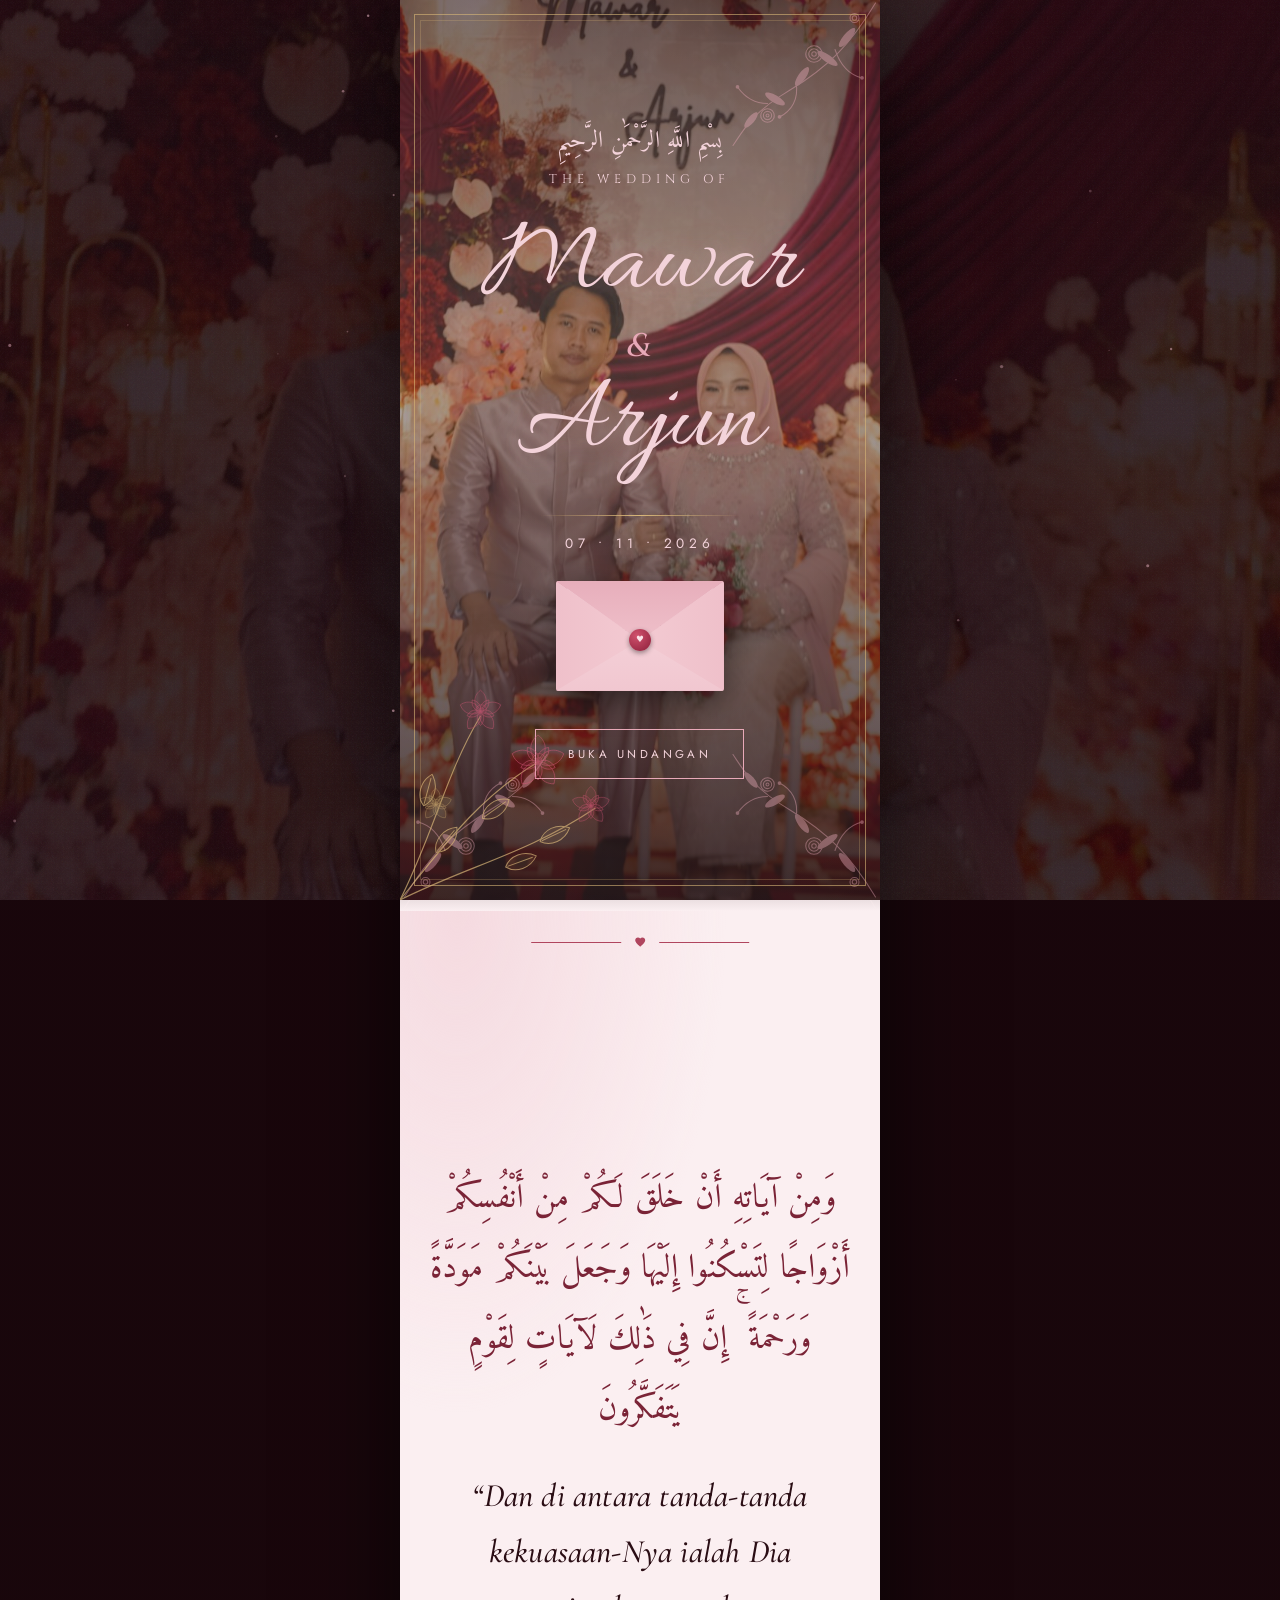
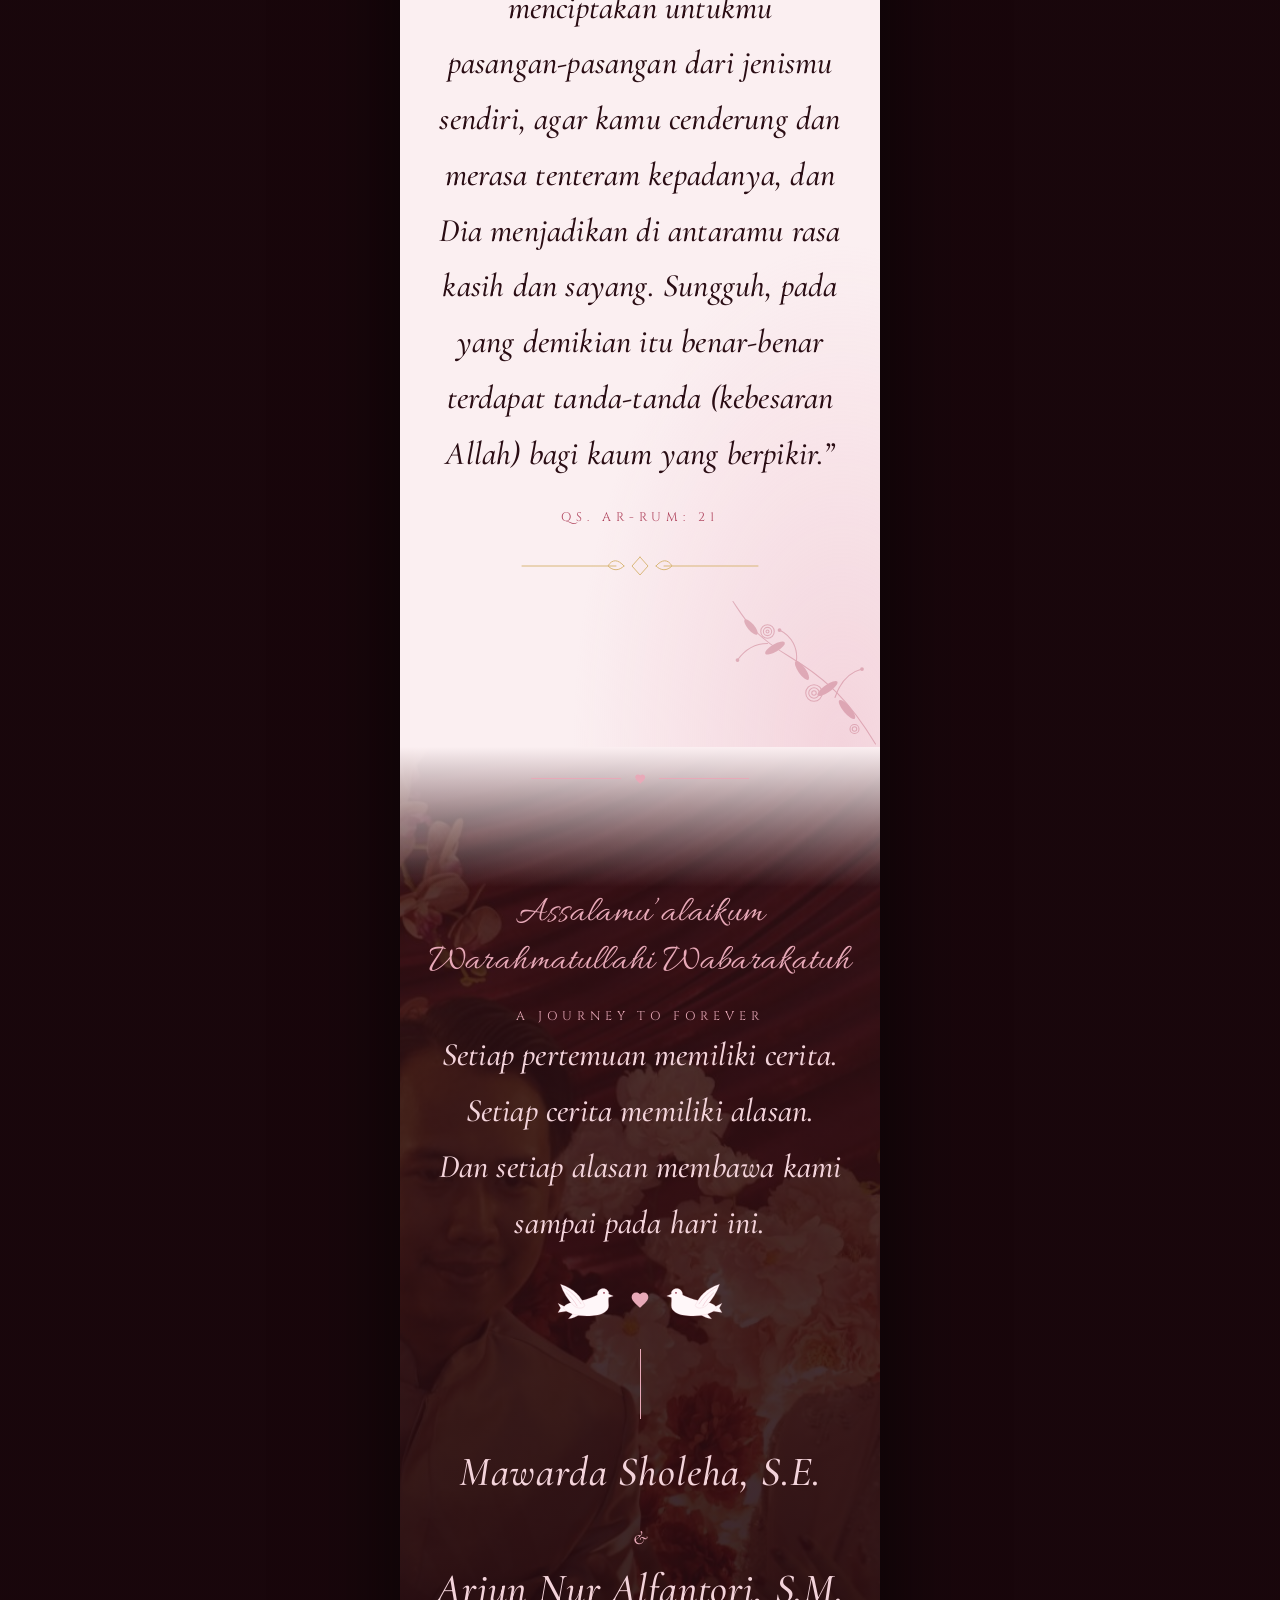
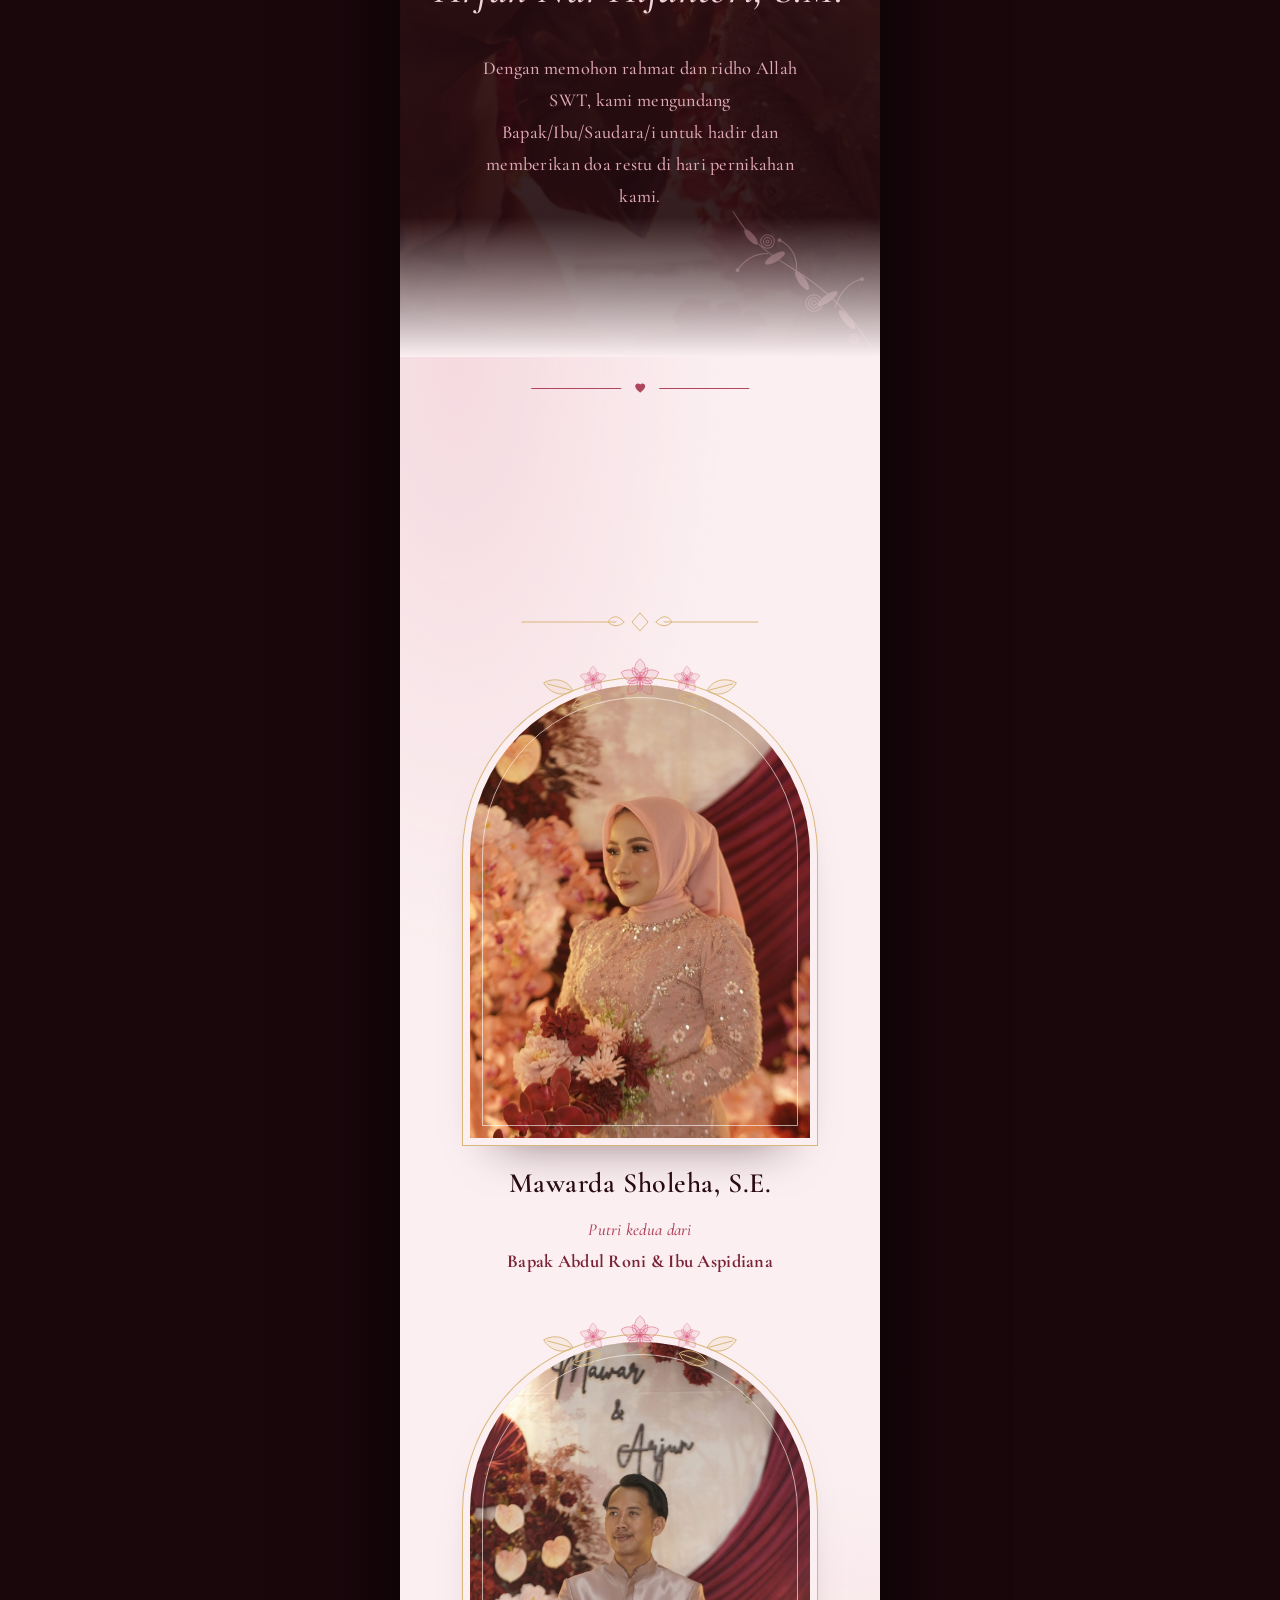
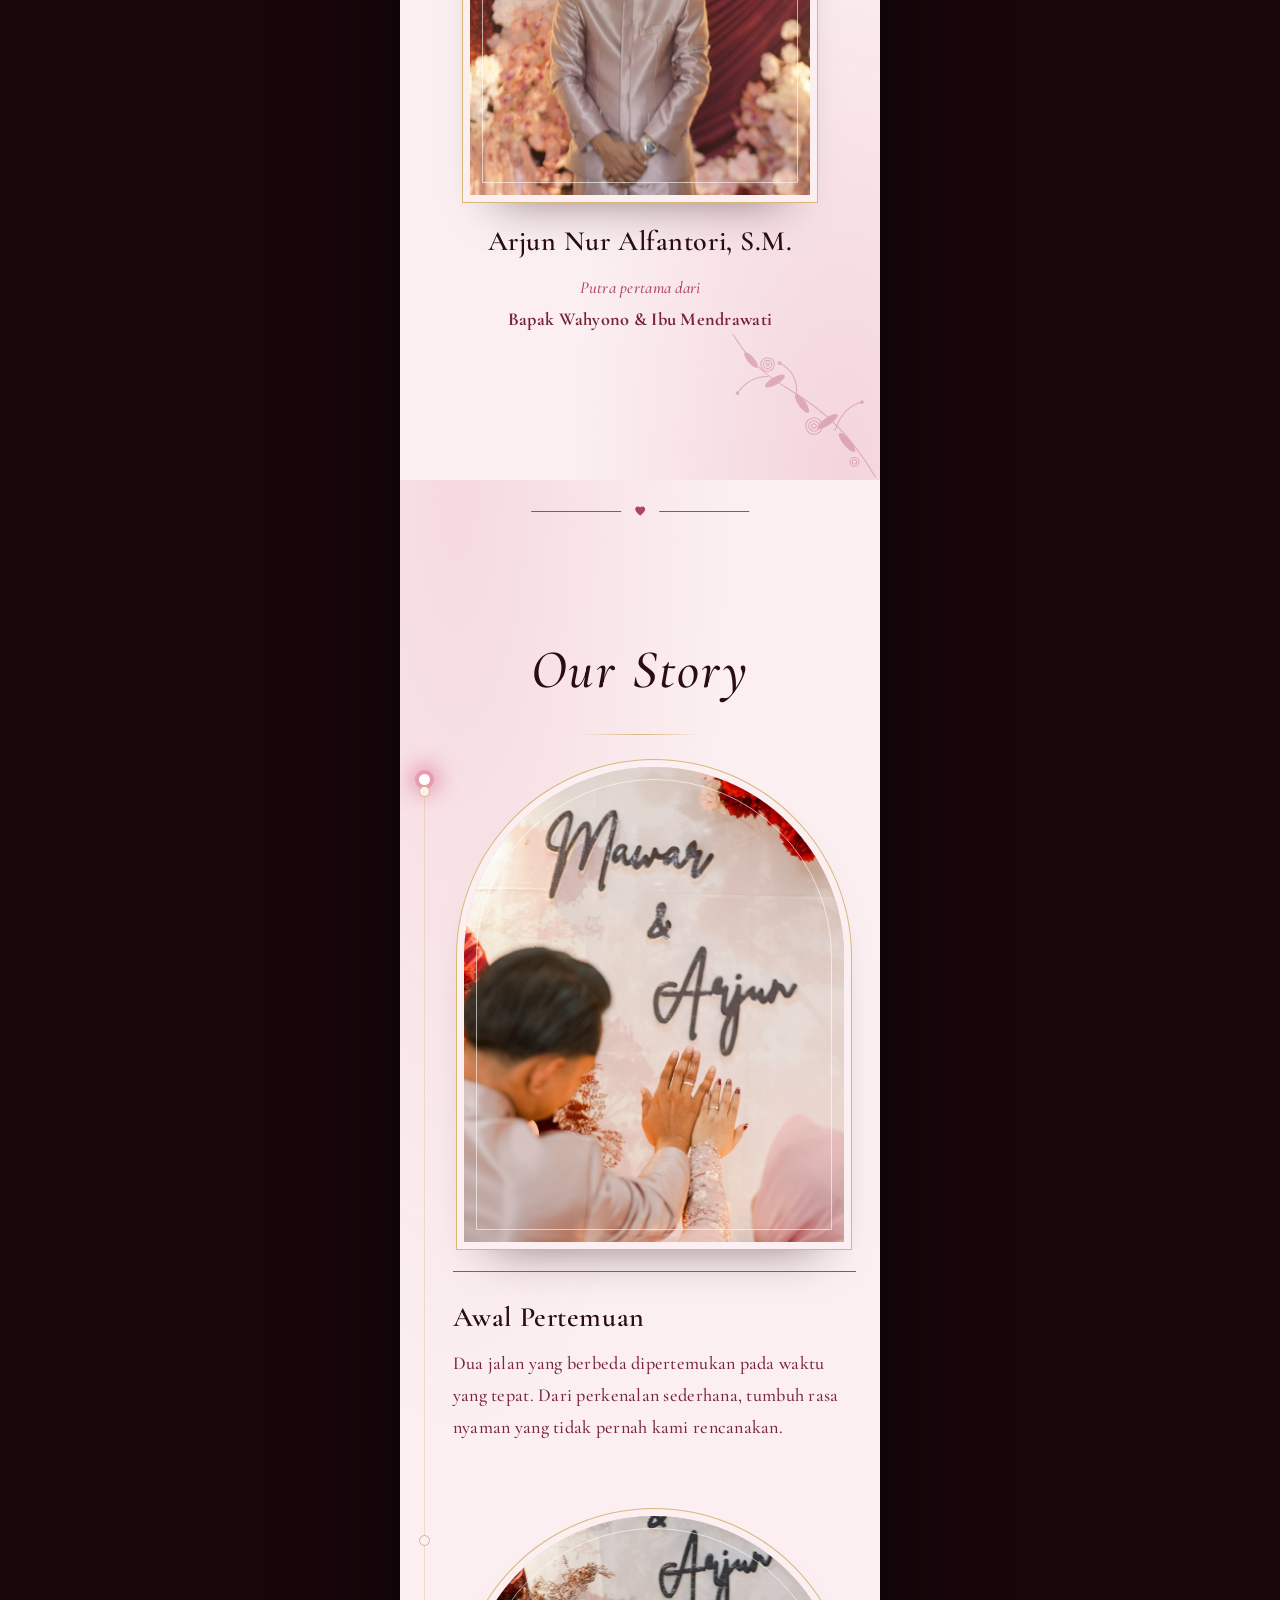
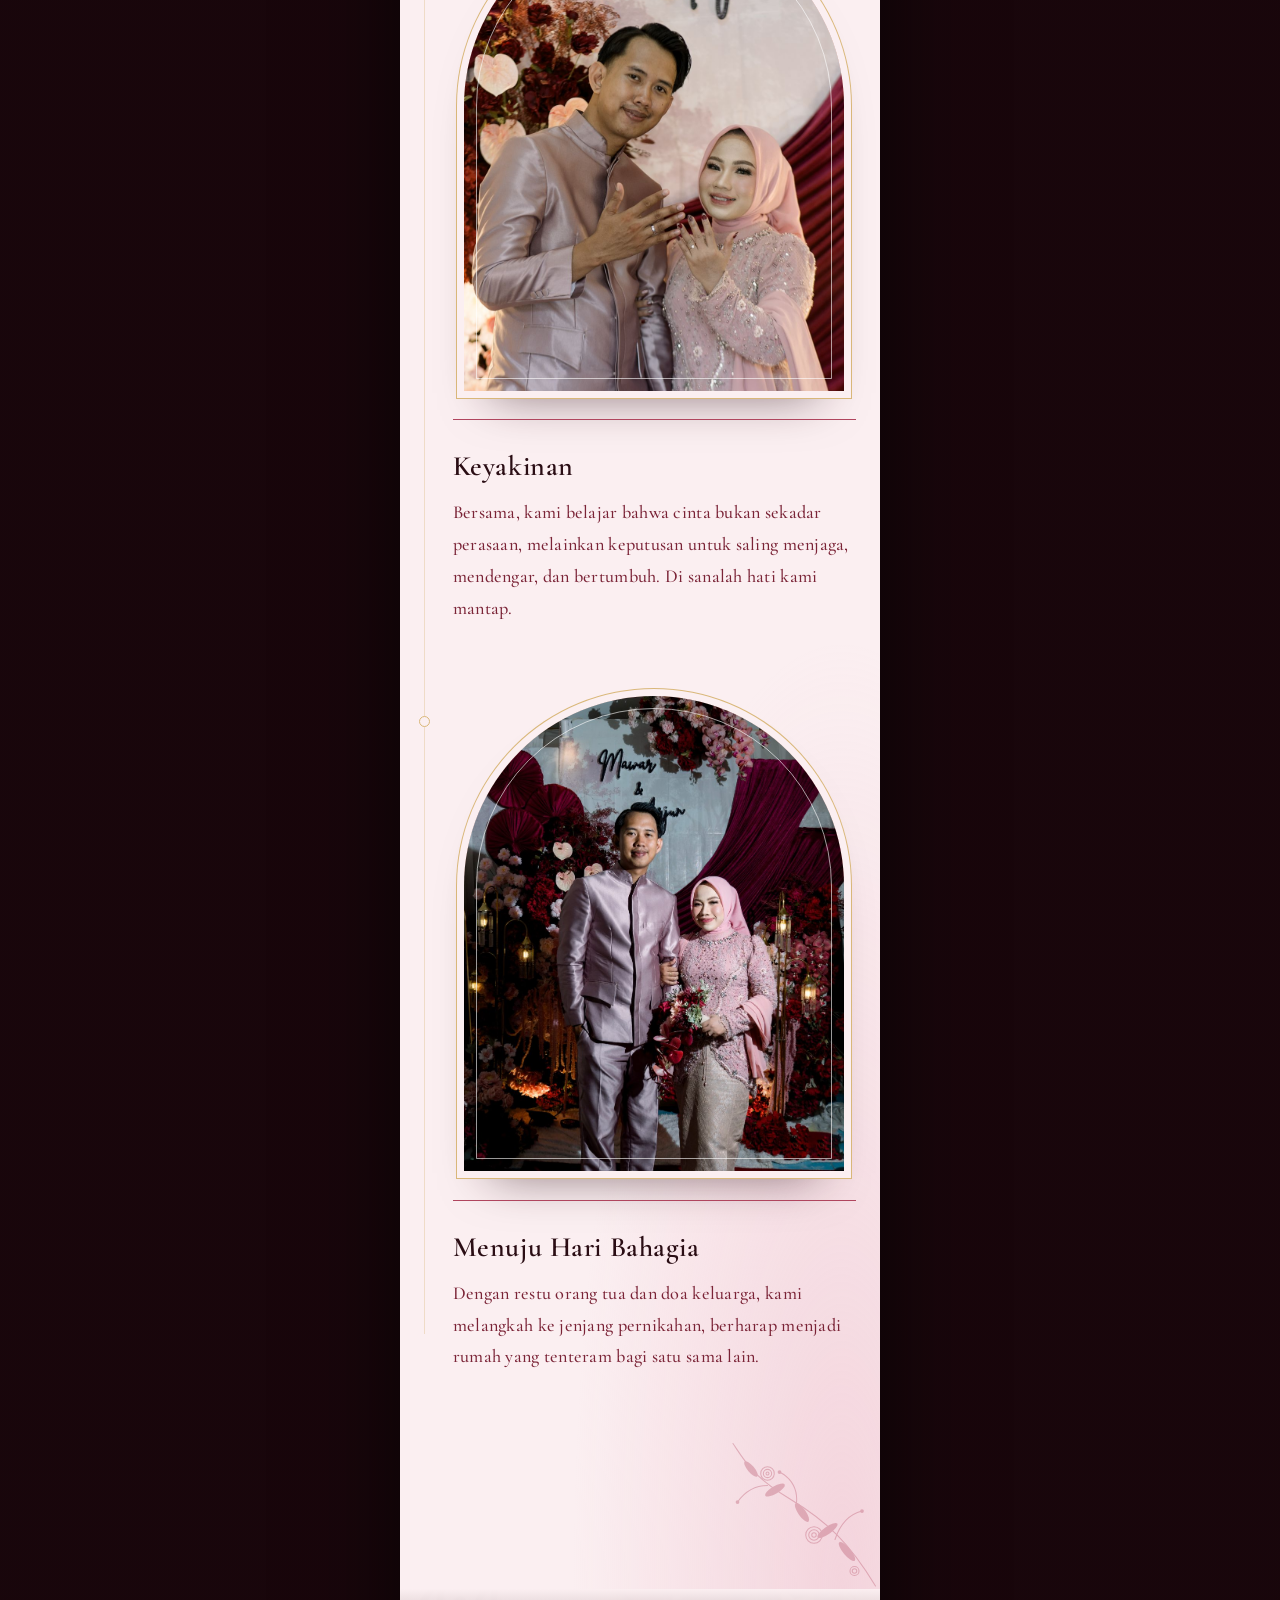
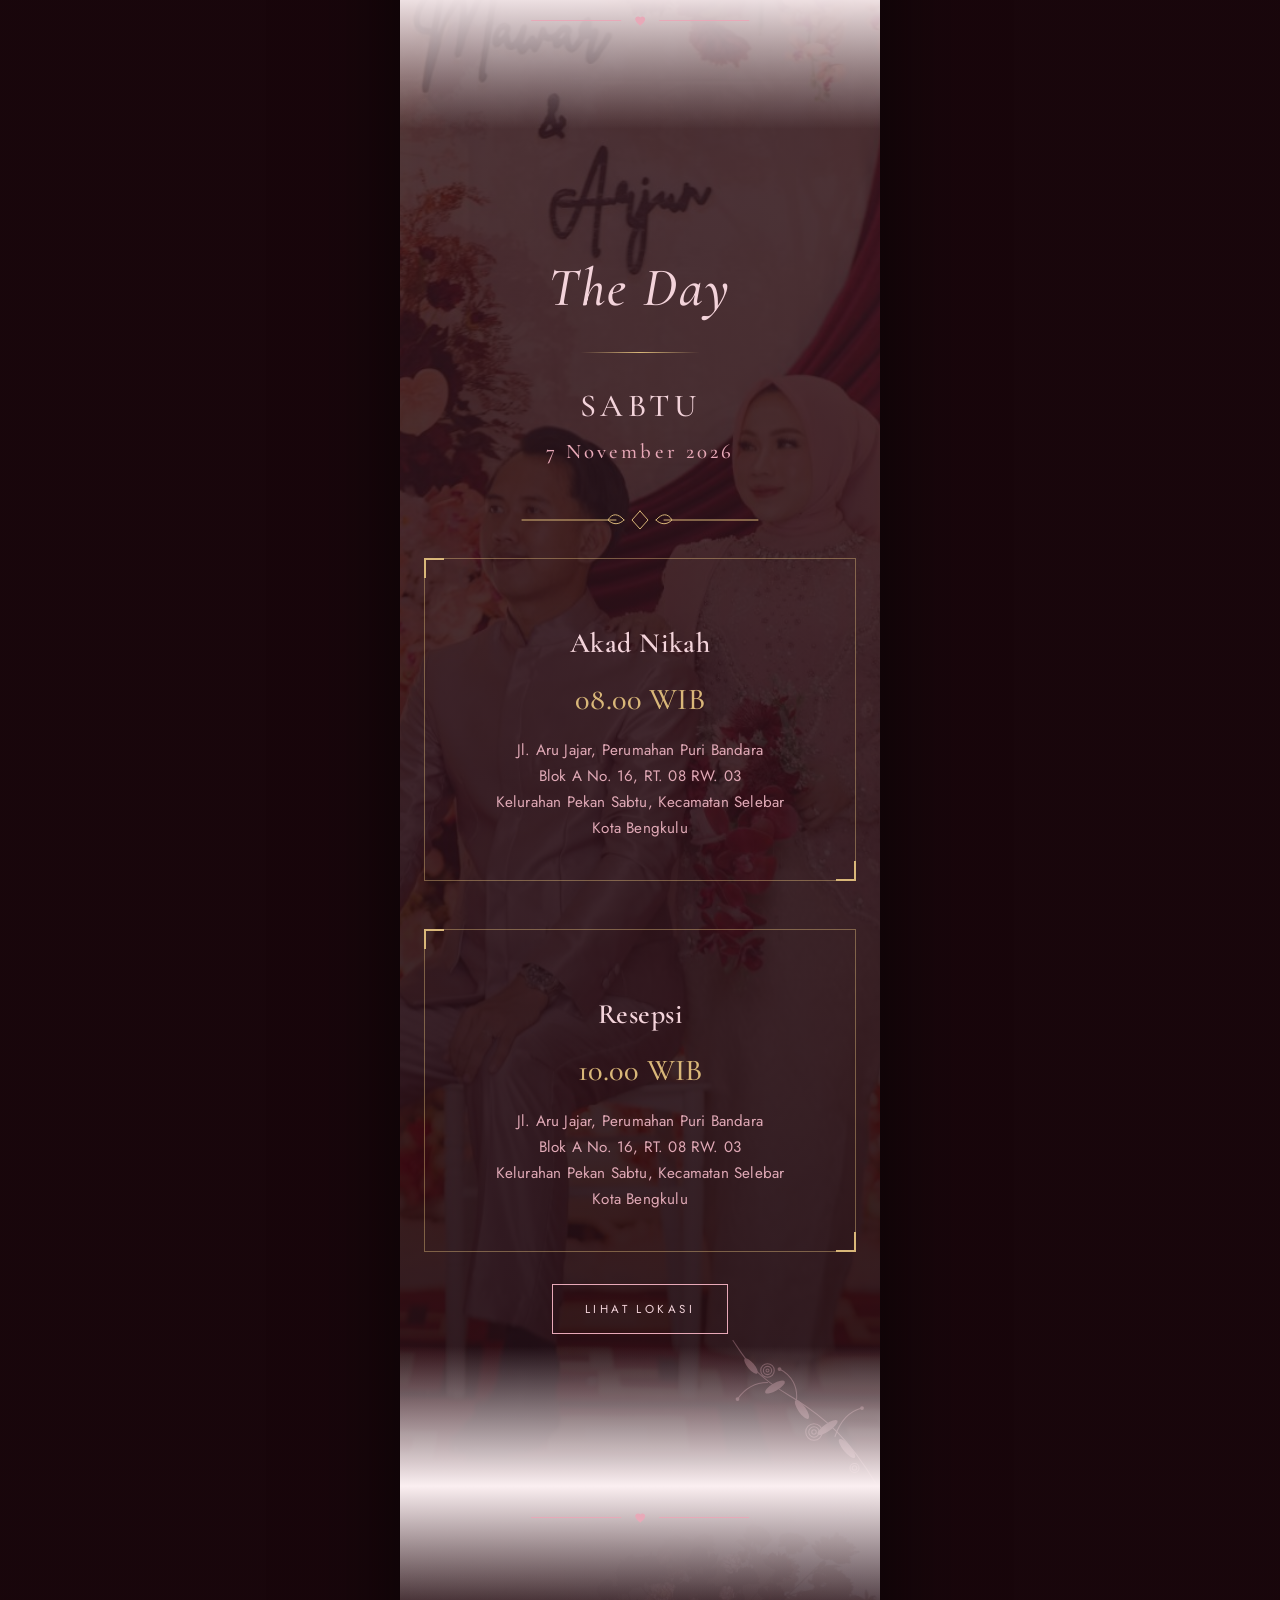
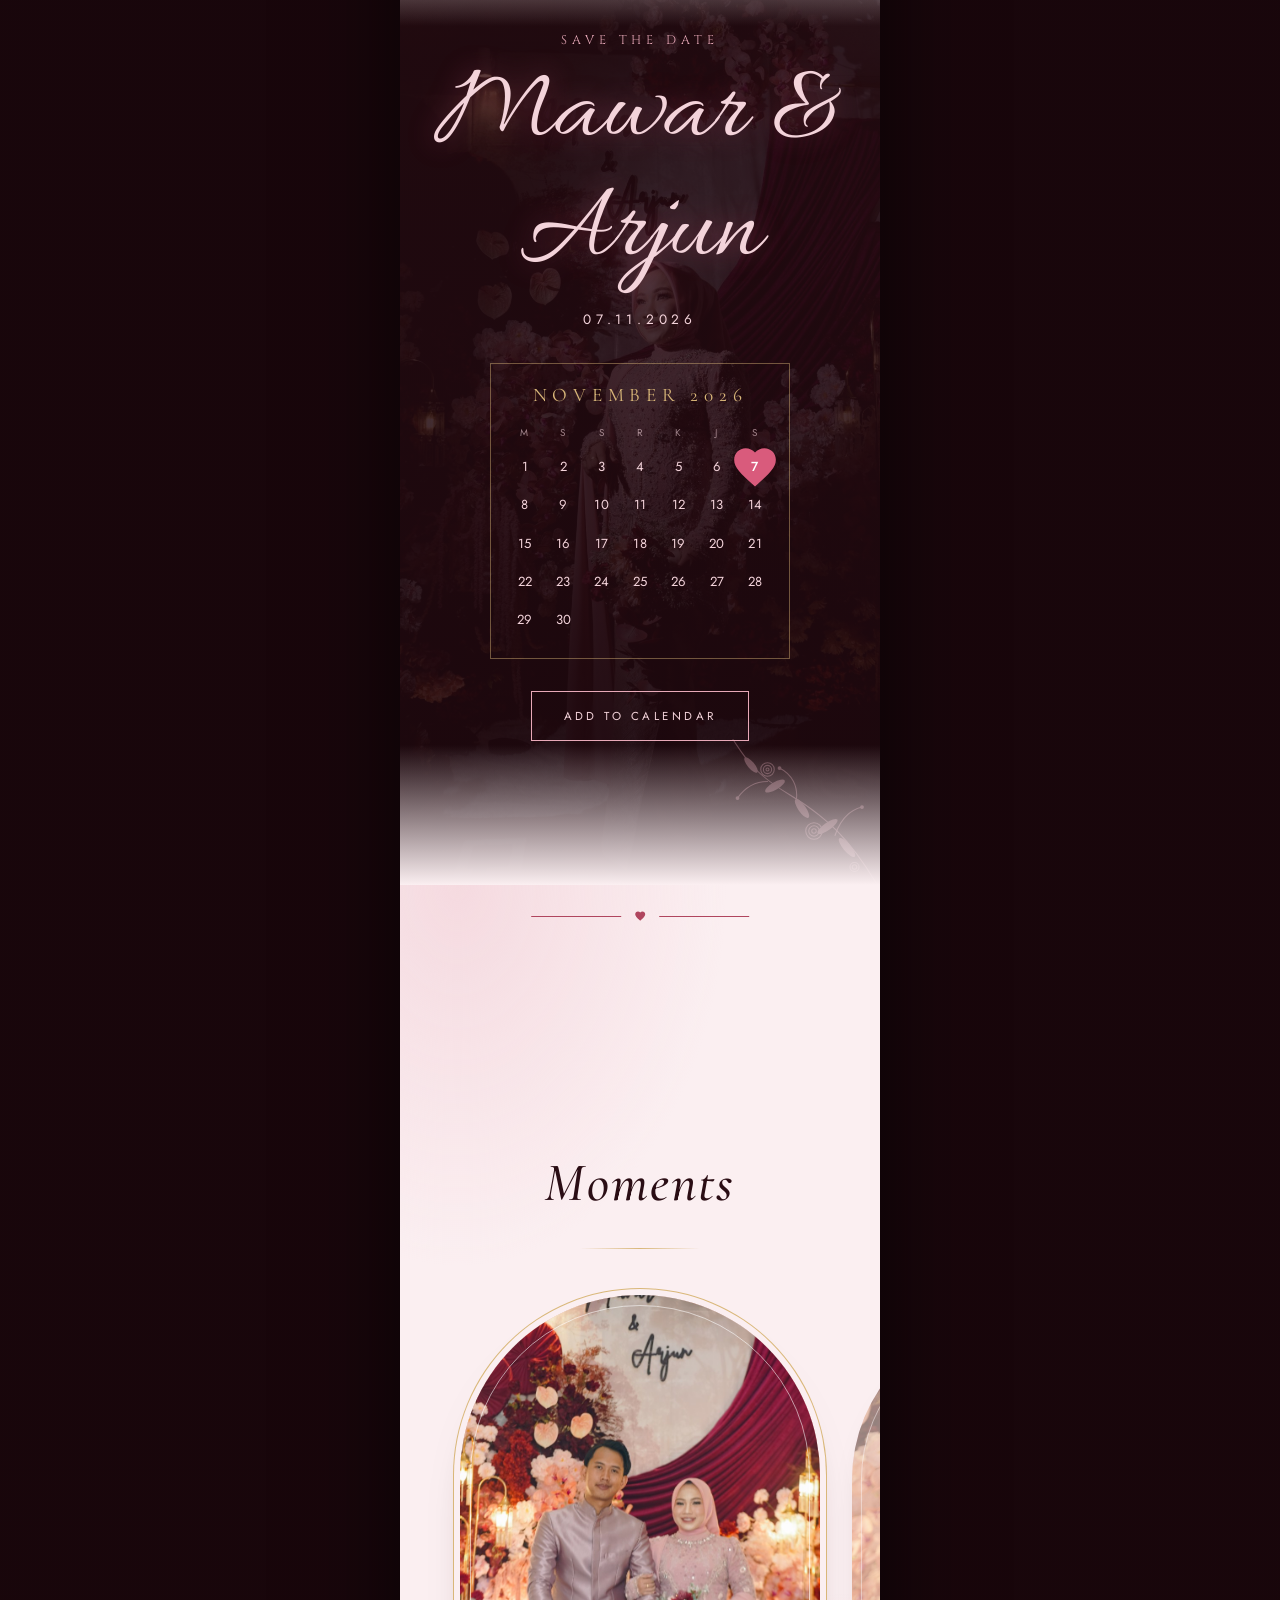
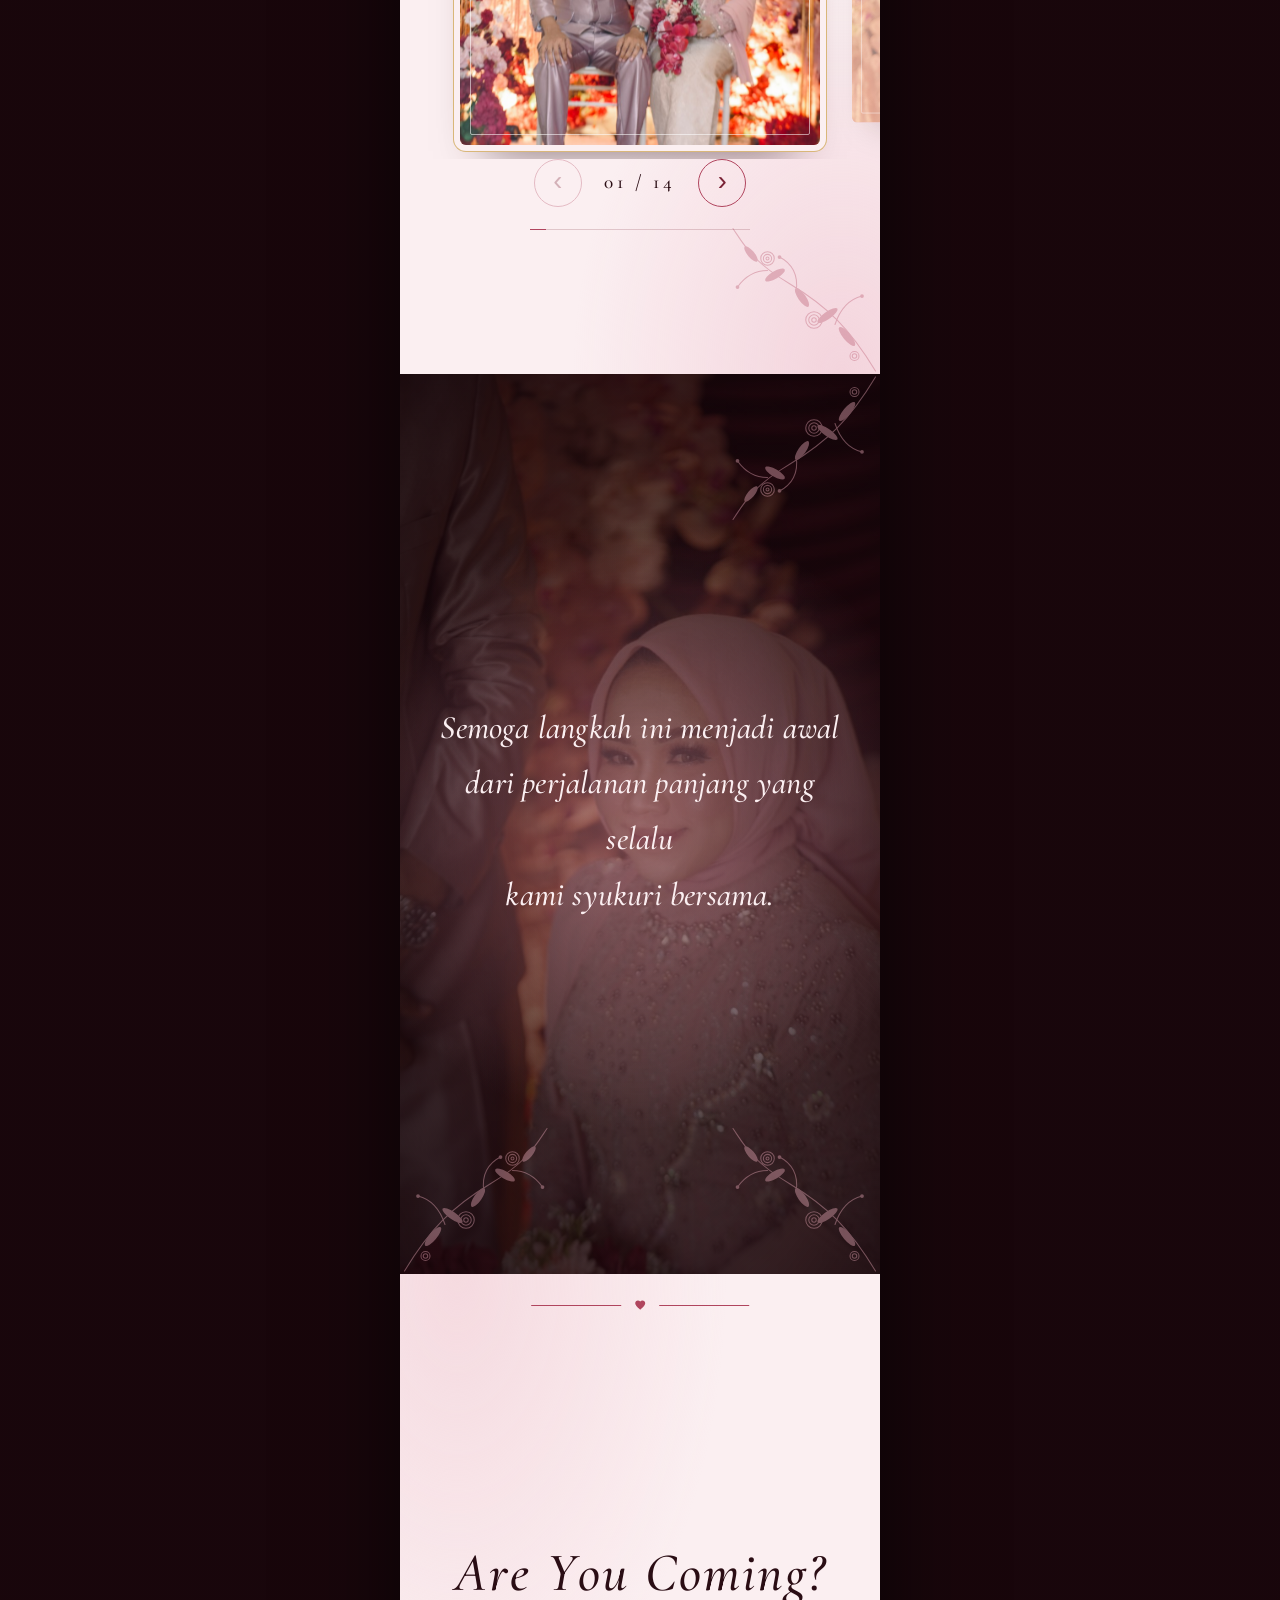
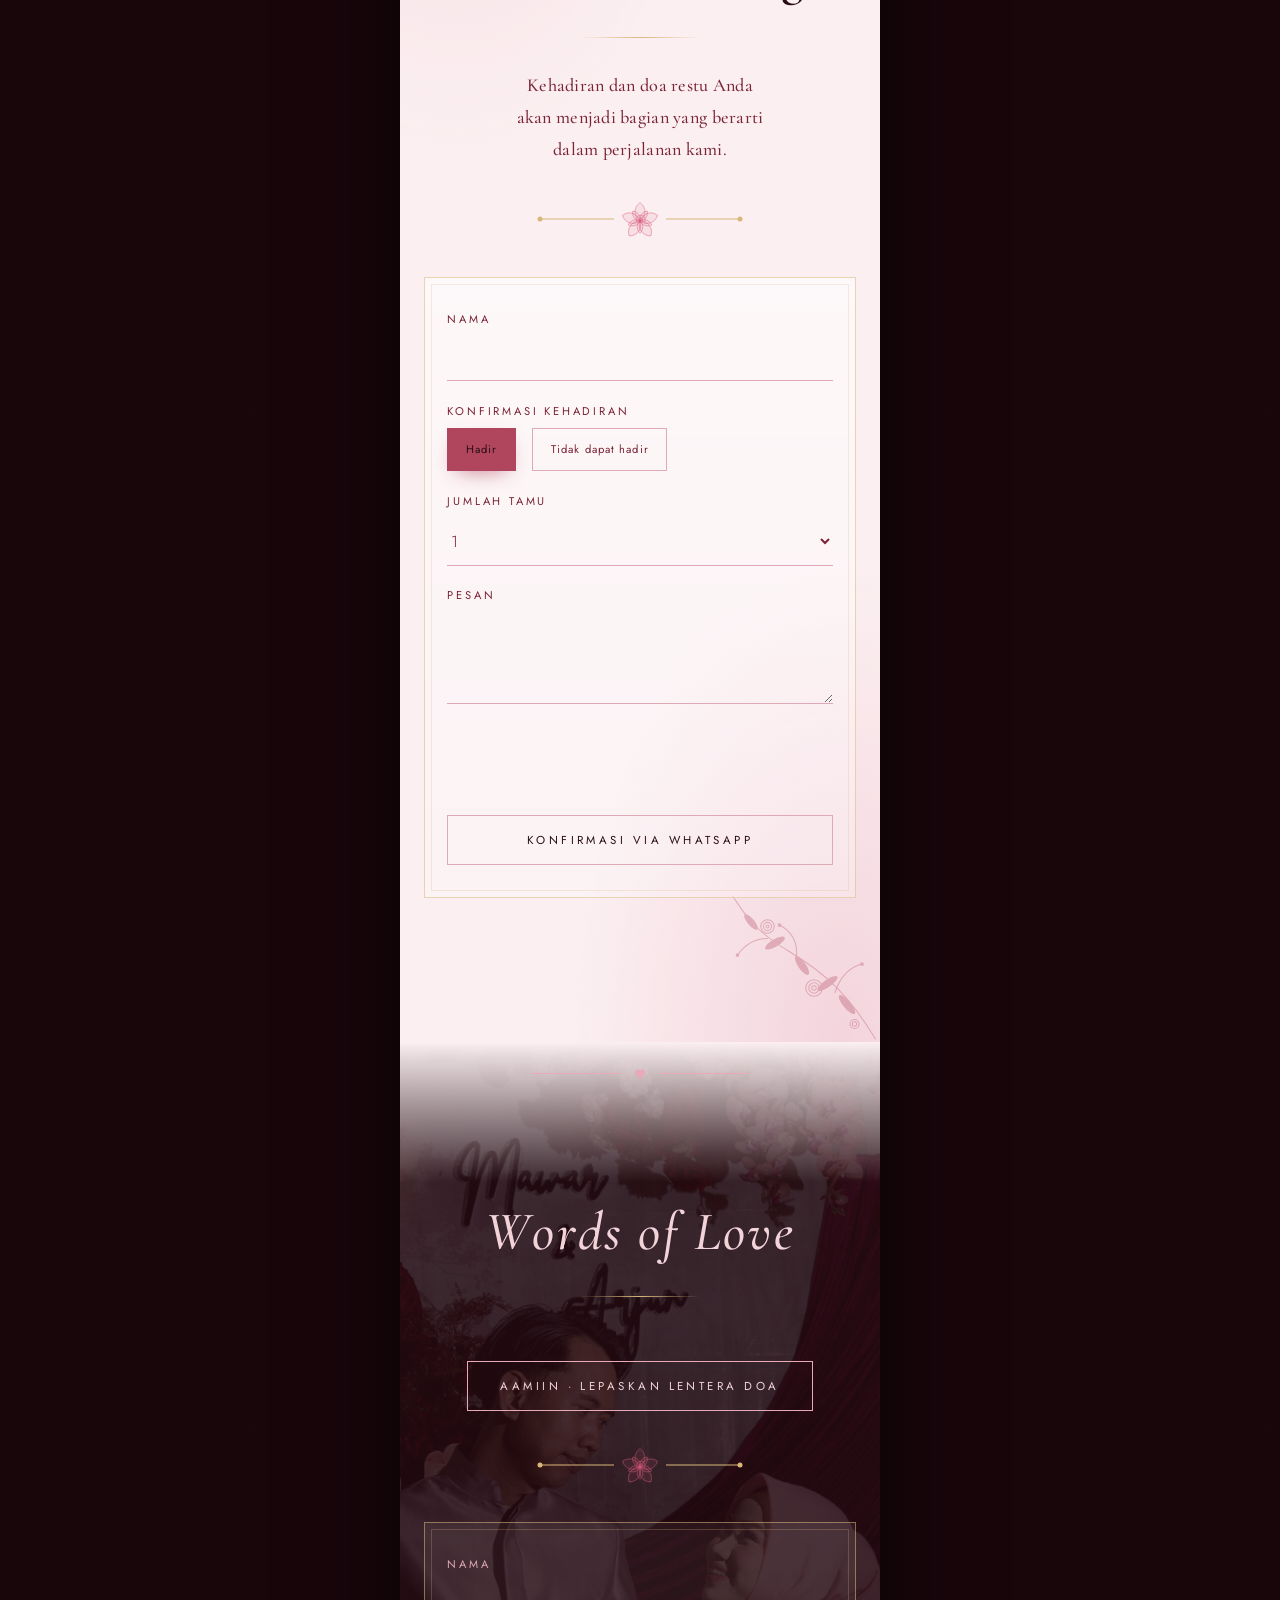
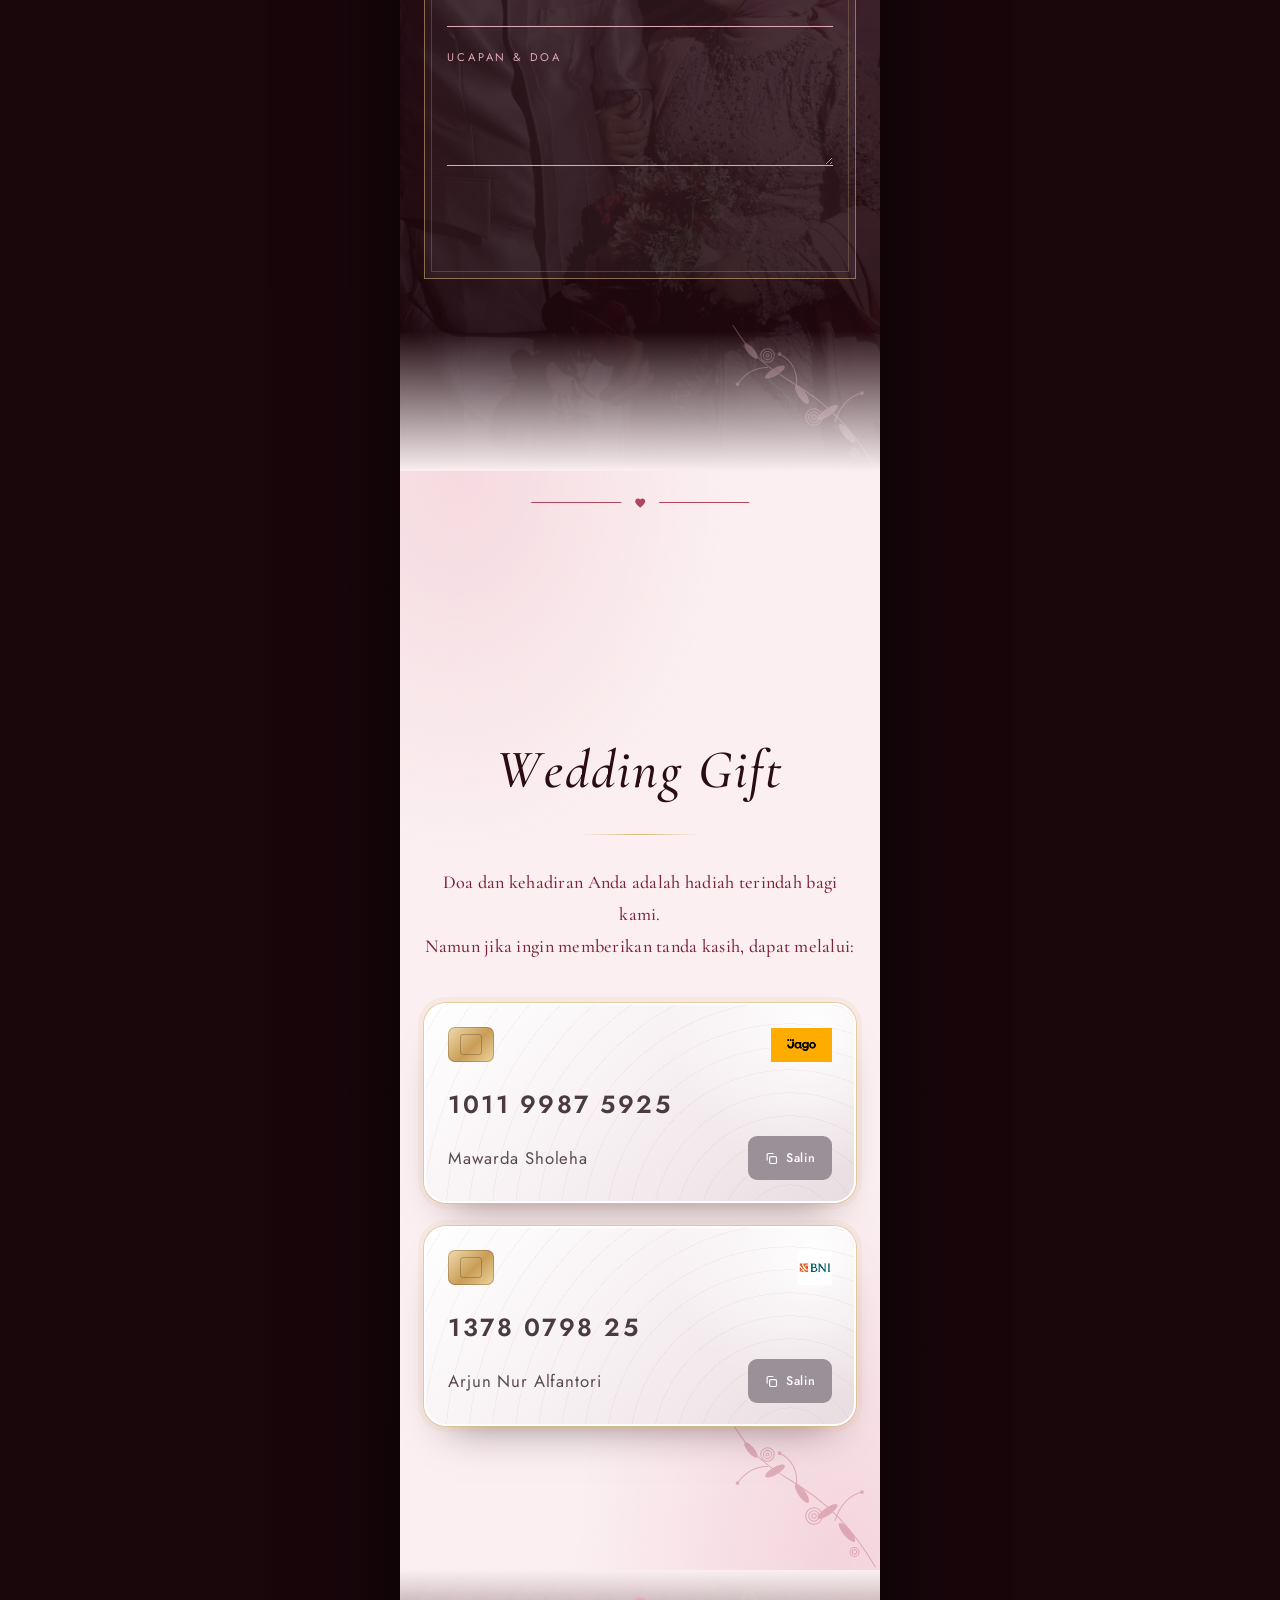
==== index.html @ d537d3e5 "Add files via upload" ====
<!DOCTYPE html>
<html lang="id">
<head>
<meta charset="UTF-8">
<meta name="viewport" content="width=device-width, initial-scale=1, maximum-scale=1, viewport-fit=cover">
<title>Mawar &amp; Arjun — 7 November 2026</title>
<meta name="description" content="Undangan pernikahan Mawarda Sholeha &amp; Arjun Nur Alfantori">
<meta name="theme-color" content="#2a0d14">
<link rel="preconnect" href="https://fonts.googleapis.com">
<link rel="preconnect" href="https://fonts.gstatic.com" crossorigin>
<link href="https://fonts.googleapis.com/css2?family=Playfair+Display:ital,wght@0,400;0,500;0,600;1,400&family=Cormorant+Garamond:ital,wght@0,400;0,500;0,600;0,700;1,400;1,500;1,600&family=Jost:wght@300;400;500&family=Cinzel:wght@400;500;600&family=Great+Vibes&family=Allura&family=Amiri:wght@400;700&display=swap" rel="stylesheet">
<link rel="stylesheet" href="style.css">
<link rel="stylesheet" href="luxe.css">
<link rel="stylesheet" href="romance.css">
</head>
<body class="locked">
<div class="progress" id="progress"></div>
<div class="grain" aria-hidden="true"></div>
<canvas id="dust" aria-hidden="true"></canvas>
<div class="doves" id="doves" aria-hidden="true"></div>

<!-- COVER / AMPLOP -->
<section class="cover" id="cover" aria-label="Pembuka undangan">
  <div class="cover-in">
    <p class="small fade" style="--d:.6s">THE WEDDING OF</p>
    <h1 class="names fade" style="--d:1.4s">Mawar<span>&amp;</span>Arjun</h1>
    <p class="date fade" style="--d:2.4s">07 • 11 • 2026</p>
    <p class="guest fade" id="guestBox" style="--d:2.8s" hidden>Kepada Yth.<b id="guestName"></b></p>
    <div class="envelope fade" id="envelope" style="--d:3.2s" aria-hidden="true">
      <div class="env-back"></div>
      <div class="env-card"><em>Mawar &amp; Arjun</em><small>Undangan Pernikahan</small></div>
      <div class="env-front"></div>
      <div class="env-flap"></div>
      <div class="env-seal">♥</div>
    </div>
    <button class="btn fade" id="openBtn" style="--d:3.8s" aria-label="Buka undangan">BUKA UNDANGAN</button>
  </div>
</section>

<main id="main">
<!-- HERO -->
<section class="hero" id="hero">
  <div class="bg kb"><img decoding="async" src="images/01.jpg" alt="Mawar dan Arjun" onerror="this.remove()"></div>
  <div class="vignette"></div><div class="light"></div>
  <div class="hero-in">
    <p class="small rv">THE WEDDING OF</p>
    <h2 class="big rv" style="--d:.2s">Mawar &amp; Arjun</h2>
    <p class="date rv" style="--d:.4s">SABTU, 7 NOVEMBER 2026</p>
    <p class="quote rv" style="--d:.6s">Dan di antara begitu banyak kemungkinan dalam hidup,<br>kami menemukan satu sama lain.</p>
    <div class="cd rv" id="cd" aria-live="off" style="--d:.8s">
      <div><b id="cdD">00</b><span>Hari</span></div><div><b id="cdH">00</b><span>Jam</span></div>
      <div><b id="cdM">00</b><span>Menit</span></div><div><b id="cdS">00</b><span>Detik</span></div>
    </div>
    <p class="arrived" id="arrived" hidden>HARI BAHAGIA TELAH TIBA</p>
    <p class="hero-guest rv" id="heroGuest" style="--d:1s" hidden>Kepada Yth.<b id="heroGuestName"></b></p>
  </div>
  <a class="scroll" href="#ayat" aria-label="Scroll ke bawah"><span>SCROLL TO DISCOVER</span><i></i></a>
</section>

<!-- AYAT -->
<section class="sec center" id="ayat">
  <p class="ar rv">وَمِنْ آيَاتِهِ أَنْ خَلَقَ لَكُمْ مِنْ أَنْفُسِكُمْ أَزْوَاجًا لِتَسْكُنُوا إِلَيْهَا وَجَعَلَ بَيْنَكُمْ مَوَدَّةً وَرَحْمَةً ۚ إِنَّ فِي ذَٰلِكَ لَآيَاتٍ لِقَوْمٍ يَتَفَكَّرُونَ</p>
  <p class="serif-q rv">“Dan di antara tanda-tanda kekuasaan-Nya ialah Dia menciptakan untukmu pasangan-pasangan dari jenismu sendiri, agar kamu cenderung dan merasa tenteram kepadanya, dan Dia menjadikan di antaramu rasa kasih dan sayang. Sungguh, pada yang demikian itu benar-benar terdapat tanda-tanda (kebesaran Allah) bagi kaum yang berpikir.”</p>
  <p class="small gold rv" style="--d:.3s">QS. AR-RUM: 21</p>
</section>

<!-- INTRO -->
<section class="sec center dark" id="intro">
  <p class="small gold rv">A JOURNEY TO FOREVER</p>
  <p class="serif-q rv" style="--d:.2s">Setiap pertemuan memiliki cerita.<br>Setiap cerita memiliki alasan.<br>Dan setiap alasan membawa kami<br>sampai pada hari ini.</p>
  <div class="dove-pair rv" style="--d:.3s" aria-hidden="true"></div>
  <div class="line rv" style="--d:.4s"></div>
  <p class="intro-names rv" style="--d:.5s">Mawarda Sholeha, S.E.<br><em>&amp;</em><br>Arjun Nur Alfantori, S.M.</p>
  <p class="muted center rv" style="--d:.7s;max-width:36ch;margin:2.2rem auto 0">Dengan memohon rahmat dan ridho Allah SWT, kami mengundang Bapak/Ibu/Saudara/i untuk hadir dan memberikan doa restu di hari pernikahan kami.</p>
</section>

<!-- MEMPELAI -->
<section class="sec" id="couple">
  <div class="couple">
    <article class="person rv">
      <div class="ph portrait"><img decoding="async" src="images/02.jpg" alt="Mawarda Sholeha" loading="lazy" onerror="this.remove()"></div>
      <h3>Mawarda Sholeha, S.E.</h3>
      <p class="muted"><em class="ord">Putri kedua dari</em><br><b><span class="pr">Bapak Abdul Roni</span> &amp; <span class="pr">Ibu Aspidiana</span></b></p>
    </article>
    <article class="person rv" style="--d:.2s">
      <div class="ph portrait"><img decoding="async" src="images/03.jpg" alt="Arjun Nur Alfantori" loading="lazy" onerror="this.remove()"></div>
      <h3>Arjun Nur Alfantori, S.M.</h3>
      <p class="muted"><em class="ord">Putra pertama dari</em><br><b><span class="pr">Bapak Wahyono</span> &amp; <span class="pr">Ibu Mendrawati</span></b></p>
    </article>
  </div>
</section>

<!-- STORY -->
<section class="sec story" id="story">
  <h2 class="head rv">Our Story</h2>
  <div class="chapter rv"><div class="ph wide"><img decoding="async" src="images/04.jpg" alt="Cerita pertemuan kami" loading="lazy" onerror="this.remove()"></div><div class="txt"><i class="hl"></i><h3>Awal Pertemuan</h3><p class="muted">Dua jalan yang berbeda dipertemukan pada waktu yang tepat. Dari perkenalan sederhana, tumbuh rasa nyaman yang tidak pernah kami rencanakan.</p></div></div>
  <div class="chapter rv rev"><div class="ph wide"><img decoding="async" src="images/05.jpg" alt="Momen yang membuat kami yakin" loading="lazy" onerror="this.remove()"></div><div class="txt"><i class="hl"></i><h3>Keyakinan</h3><p class="muted">Bersama, kami belajar bahwa cinta bukan sekadar perasaan, melainkan keputusan untuk saling menjaga, mendengar, dan bertumbuh. Di sanalah hati kami mantap.</p></div></div>
  <div class="chapter rv"><div class="ph wide"><img decoding="async" src="images/06.jpg" alt="Cerita menuju pernikahan" loading="lazy" onerror="this.remove()"></div><div class="txt"><i class="hl"></i><h3>Menuju Hari Bahagia</h3><p class="muted">Dengan restu orang tua dan doa keluarga, kami melangkah ke jenjang pernikahan, berharap menjadi rumah yang tenteram bagi satu sama lain.</p></div></div>
</section>

<!-- THE DAY -->
<section class="sec center dark" id="day">
  <h2 class="head rv">The Day</h2>
  <p class="daydate rv" style="--d:.1s">SABTU<br><span>7 November 2026</span></p>
  <div class="events">
    <article class="event rv"><h3>Akad Nikah</h3><p class="time">08.00 WIB</p><address id="addr1"></address></article>
    <article class="event rv" style="--d:.2s"><h3>Resepsi</h3><p class="time">10.00 WIB</p><address id="addr2"></address></article>
  </div>
  <a class="btn rv" data-maps target="_blank" rel="noopener" aria-label="Lihat lokasi di Google Maps">LIHAT LOKASI</a>
</section>

<!-- SAVE THE DATE -->
<section class="sec center dark" id="save">
  <p class="small gold rv">SAVE THE DATE</p>
  <h2 class="big rv" style="--d:.2s">Mawar &amp; Arjun</h2>
  <p class="date rv" style="--d:.3s">07.11.2026</p>
  <button class="btn rv" id="calBtn" style="--d:.4s" aria-label="Tambahkan ke kalender">ADD TO CALENDAR</button>
</section>

<!-- GALERI -->
<section class="sec gal" id="gallery">
  <h2 class="head rv">Moments</h2>
  <div class="carousel rv" id="carousel" role="region" aria-roledescription="carousel" aria-label="Galeri foto">
    <div class="track" id="galleryTrack"></div>
    <div class="gal-ctl">
      <button class="gal-btn" id="galPrev" aria-label="Foto sebelumnya">&#8249;</button>
      <p class="gal-count" id="galCount" aria-live="polite">01 / 15</p>
      <button class="gal-btn" id="galNext" aria-label="Foto berikutnya">&#8250;</button>
    </div>
    <i class="gal-bar" aria-hidden="true"><b id="galBar"></b></i>
  </div>
</section>

<!-- CINEMATIC PARALLAX -->
<section class="cine" id="cine">
  <div class="bg px"><img decoding="async" src="images/08.jpg" alt="Mawar dan Arjun" loading="lazy" onerror="this.remove()"></div>
  <div class="vignette"></div>
  <p class="serif-q rv light-t">Semoga langkah ini menjadi awal<br>dari perjalanan panjang yang selalu<br>kami syukuri bersama.</p>
</section>

<!-- RSVP -->
<section class="sec" id="rsvp">
  <div class="narrow">
    <h2 class="head rv">Are You Coming?</h2>
    <p class="muted center rv">Kehadiran dan doa restu Anda<br>akan menjadi bagian yang berarti<br>dalam perjalanan kami.</p>
    <form id="rsvpForm" class="form rv" novalidate>
      <label>Nama<input name="name" required autocomplete="name"></label>
      <fieldset><legend>Konfirmasi Kehadiran</legend>
        <label class="radio"><input type="radio" name="status" value="Hadir" checked><span>Hadir</span></label>
        <label class="radio"><input type="radio" name="status" value="Tidak dapat hadir"><span>Tidak dapat hadir</span></label>
      </fieldset>
      <label>Jumlah tamu<select name="guests"><option>1</option><option>2</option><option>3</option><option>4</option></select></label>
      <label>Pesan<textarea name="message" rows="3"></textarea></label>
      <button class="btn" type="submit">KIRIM KONFIRMASI</button>
      <a class="btn ghost" id="waBtn" target="_blank" rel="noopener">KONFIRMASI VIA WHATSAPP</a>
    </form>
  </div>
</section>

<!-- UCAPAN -->
<section class="sec dark" id="wishes">
  <div class="narrow">
    <h2 class="head rv">Words of Love</h2>
    <form id="wishForm" class="form rv">
      <label>Nama<input name="name" required></label>
      <label>Ucapan &amp; doa<textarea name="text" rows="3" required></textarea></label>
      <button class="btn" type="submit">KIRIM UCAPAN</button>
    </form>
    <div class="wish-list" id="wishList"></div>
  </div>
</section>

<!-- AMPLOP DIGITAL -->
<section class="sec center" id="gift">
  <h2 class="head rv">Wedding Gift</h2>
  <p class="muted rv">Doa dan kehadiran Anda adalah hadiah terindah bagi kami.<br>Namun jika ingin memberikan tanda kasih, dapat melalui:</p>
  <div class="gifts">
    <article class="gift rv">
      <span class="chip" aria-hidden="true"></span>
      <div class="gc-logo"><img decoding="async" src="images/logo-jago.png" alt="Bank Jago" onerror="this.outerHTML='<span class=wm-jago>jago</span>'"></div>
      <p class="acc">1011 9987 5925</p>
      <p class="gc-name">Mawarda Sholeha</p>
      <button class="gc-copy" data-copy="101199875925" aria-label="Salin nomor rekening Mawarda"><svg viewBox="0 0 24 24" aria-hidden="true"><rect x="9" y="9" width="11" height="11" rx="2"/><path d="M5 15V6a2 2 0 0 1 2-2h8"/></svg><span>Salin</span></button>
    </article>
    <article class="gift rv" style="--d:.2s">
      <span class="chip" aria-hidden="true"></span>
      <div class="gc-logo"><img decoding="async" src="images/logo-bni.png" alt="BNI" onerror="this.outerHTML='<span class=wm-bni>BNI<sup>46</sup></span>'"></div>
      <p class="acc">1378 0798 25</p>
      <p class="gc-name">Arjun Nur Alfantori</p>
      <button class="gc-copy" data-copy="1378079825" aria-label="Salin nomor rekening Arjun"><svg viewBox="0 0 24 24" aria-hidden="true"><rect x="9" y="9" width="11" height="11" rx="2"/><path d="M5 15V6a2 2 0 0 1 2-2h8"/></svg><span>Salin</span></button>
    </article>
  </div>
</section>

<!-- MAPS -->
<section class="sec center dark" id="find">
  <h2 class="head rv">Find Us</h2>
  <address class="muted rv" id="addr3"></address>
  <div class="map rv"><iframe id="mapFrame" title="Peta lokasi acara" loading="lazy" referrerpolicy="no-referrer-when-downgrade"></iframe></div>
  <a class="btn rv" data-maps target="_blank" rel="noopener" aria-label="Buka Google Maps">OPEN GOOGLE MAPS</a>
</section>

<!-- FINAL -->
<section class="hero final" id="final">
  <div class="bg px"><img decoding="async" src="images/15.jpg" alt="Mawar dan Arjun" loading="lazy" onerror="this.remove()"></div>
  <div class="vignette"></div>
  <div class="hero-in">
    <h2 class="big rv">Mawar &amp; Arjun</h2>
    <p class="date rv" style="--d:.2s">07 • 11 • 2026</p>
    <p class="quote rv" style="--d:.5s">Terima kasih telah menjadi bagian<br>dari hari bahagia kami.</p>
    <div class="dove-pair rv" style="--d:.6s" aria-hidden="true"></div>
    <p class="sign rv" style="--d:.8s">With love,<br>Mawar &amp; Arjun</p>
    <div class="hashtag rv" style="--d:1s">
      <span class="ht-heart" aria-hidden="true">♥</span>
      <span class="ht-cap">Bagikan momen indah kami</span>
      <button type="button" class="ht" id="htBtn">#mawarjuniverse</button>
      <span class="ht-line" aria-hidden="true"></span>
    </div>
  </div>
</section>
</main>

<!-- MUSIK -->
<div class="music" id="music" hidden>
  <button id="musicBtn" aria-label="Putar atau jeda musik"><span class="note">♫</span><span class="bars"><i></i><i></i><i></i></span></button>
  <span class="status" id="musicStatus">Paused</span>
  <button id="muteBtn" aria-label="Bisukan musik" class="mute">🔊</button>
  <input type="range" id="vol" min="0" max="1" step=".05" value=".6" aria-label="Volume">
</div>
<button class="autoscroll" id="autoBtn" hidden aria-label="Gulir otomatis" aria-pressed="false"><span>▼</span></button>
<nav class="dock" id="dock" hidden aria-label="Navigasi undangan">
  <a href="#hero" data-t="hero ayat" aria-label="Beranda"><svg viewBox="0 0 24 24" aria-hidden="true"><path d="M3 11l9-8 9 8"/><path d="M5 10v10h14V10"/><path d="M10 20v-6h4v6"/></svg></a>
  <a href="#couple" data-t="couple intro story" aria-label="Mempelai"><svg viewBox="0 0 24 24" aria-hidden="true"><path d="M20.8 4.6a5.5 5.5 0 0 0-7.8 0L12 5.7l-1-1.1a5.5 5.5 0 0 0-7.8 7.8l1 1.1L12 21.2l7.8-7.7 1-1.1a5.5 5.5 0 0 0 0-7.8z"/></svg></a>
  <a href="#day" data-t="day save" aria-label="Acara"><svg viewBox="0 0 24 24" aria-hidden="true"><rect x="3" y="5" width="18" height="16" rx="2"/><path d="M3 10h18M8 3v4M16 3v4"/></svg></a>
  <a href="#gallery" data-t="gallery cine" aria-label="Galeri"><svg viewBox="0 0 24 24" aria-hidden="true"><rect x="3" y="4" width="18" height="16" rx="2"/><circle cx="9" cy="10" r="1.6"/><path d="M21 16l-5-5-9 9"/></svg></a>
  <a href="#rsvp" data-t="rsvp wishes" aria-label="Konfirmasi dan ucapan"><svg viewBox="0 0 24 24" aria-hidden="true"><path d="M21 12a8 8 0 0 1-11.8 7L3 21l2-5.2A8 8 0 1 1 21 12z"/></svg></a>
  <a href="#gift" data-t="gift find final" aria-label="Hadiah"><svg viewBox="0 0 24 24" aria-hidden="true"><rect x="3" y="8" width="18" height="4" rx="1"/><path d="M12 8v13M5 12v8a1 1 0 0 0 1 1h12a1 1 0 0 0 1-1v-8"/><path d="M12 8C10 8 7.5 7 7.5 5.2 7.5 3.8 9 3 10.2 3.5 11.5 4 12 6 12 8zM12 8c2 0 4.5-1 4.5-2.8C16.5 3.8 15 3 13.8 3.5 12.5 4 12 6 12 8z"/></svg></a>
</nav>
<audio id="audio" src="audio/lagu.mp3" loop preload="none"></audio>

<!-- LIGHTBOX -->
<div class="lb" id="lb" hidden role="dialog" aria-modal="true" aria-label="Galeri foto">
  <button class="lb-x" id="lbX" aria-label="Tutup">✕</button>
  <button class="lb-n prev" id="lbP" aria-label="Foto sebelumnya">‹</button>
  <img decoding="async" id="lbImg" alt="">
  <button class="lb-n next" id="lbN" aria-label="Foto berikutnya">›</button>
</div>
<div class="toast" id="toast" role="status" aria-live="polite"></div>
<script src="script.js"></script>
<script src="luxe.js"></script>
<script src="romance.js"></script>
</body>
</html>
---- style.css ----
:root{--ivory:#fbeff1;--champ:#f3d3da;--beige:#e0a9b6;--brown:#7a2336;--char:#2a0d14;--gold:#b0455e;--serif:'Cormorant Garamond',Georgia,serif;--script:'Pinyon Script','Great Vibes','Snell Roundhand',cursive;--sans:'Jost',system-ui,sans-serif;--ease:cubic-bezier(.22,.7,.2,1)}
*{box-sizing:border-box;margin:0;padding:0}
html{scroll-behavior:smooth;-webkit-text-size-adjust:100%}
body{font-family:var(--sans);font-weight:300;background:var(--ivory);color:var(--char);line-height:1.7;overflow-x:hidden}
body.locked{overflow:hidden}
img{display:block;max-width:100%}
a{color:inherit;text-decoration:none}
address{font-style:normal}
.dark,.cover,.hero,.cine,.lb,.music{--gold:#e8a9b8}
:focus-visible{outline:2px solid var(--gold);outline-offset:3px}

.grain{position:fixed;inset:0;z-index:90;pointer-events:none;opacity:.07;background-image:url("data:image/svg+xml,%3Csvg xmlns='http://www.w3.org/2000/svg' width='160' height='160'%3E%3Cfilter id='n'%3E%3CfeTurbulence baseFrequency='.8' numOctaves='2' stitchTiles='stitch'/%3E%3C/filter%3E%3Crect width='100%25' height='100%25' filter='url(%23n)'/%3E%3C/svg%3E")}
#dust{position:fixed;inset:0;width:100%;height:100%;z-index:80;pointer-events:none}
.progress{position:fixed;top:0;left:0;height:2px;width:100%;background:var(--gold);transform:scaleX(0);transform-origin:left;z-index:120}

/* type */
.small{font-size:.72rem;letter-spacing:.4em;text-transform:uppercase}
.gold{color:var(--gold)}
.muted{color:var(--brown);font-size:.98rem}
.center{text-align:center}
.head{font-family:var(--serif);font-weight:300;font-size:clamp(2.2rem,8vw,3.6rem);text-align:center;margin-bottom:2rem;letter-spacing:.04em}
.big{font-family:var(--serif);font-weight:300;font-size:clamp(2.8rem,12vw,6rem);line-height:1.05;letter-spacing:.02em}
.date{letter-spacing:.35em;font-size:.85rem}
.serif-q{font-family:var(--serif);font-style:italic;font-weight:300;font-size:clamp(1.3rem,4.6vw,2rem);line-height:1.7;max-width:34ch;margin:0 auto 1.6rem}
.quote{font-family:var(--serif);font-style:italic;font-size:clamp(1.1rem,4vw,1.5rem);max-width:30ch;margin:2rem auto 0;opacity:.9}

/* buttons */
.btn{position:relative;overflow:hidden;display:inline-block;border:1px solid var(--gold);background:transparent;color:inherit;font:400 .72rem var(--sans);letter-spacing:.3em;padding:1rem 2rem;cursor:pointer;margin-top:2rem;min-height:48px;transition:background .5s,color .5s}
.btn:hover{background:var(--gold);color:var(--char)}
.btn.sm{padding:.8rem 1.2rem;font-size:.65rem;margin-top:1.2rem}
.btn.ghost{display:block;text-align:center;border-color:var(--beige);margin-top:.8rem}
.rip{position:absolute;border-radius:50%;background:rgba(255,255,255,.35);transform:scale(0);animation:rip .7s var(--ease);pointer-events:none}
@keyframes rip{to{transform:scale(1);opacity:0}}

/* cover */
.cover{position:fixed;inset:0;z-index:100;background:radial-gradient(ellipse at 50% 40%,#4a1424,#1e080e 70%);color:var(--champ);display:grid;place-items:center;text-align:center;transition:opacity 1.6s ease,transform 1.8s var(--ease),visibility 1.8s}
.cover.gone{opacity:0;transform:scale(1.12);visibility:hidden;pointer-events:none}
.cover-in{padding:1.5rem}
.cover .names{font-family:var(--serif);font-weight:300;font-size:clamp(3rem,15vw,6.5rem);line-height:1;margin:1.2rem 0}
.cover .names span{display:block;font-style:italic;font-size:.4em;color:var(--gold);margin:.2em 0}
.fade{opacity:0;animation:fadeIn 2.2s ease forwards;animation-delay:var(--d,0s)}
@keyframes fadeIn{to{opacity:1}}
.envelope{position:relative;width:min(168px,46vw);height:110px;margin:1.6rem auto 0;perspective:700px;filter:drop-shadow(0 10px 16px rgba(0,0,0,.45))}
.envelope>*{position:absolute;inset:0}
.env-back{background:#d99aa9;border-radius:3px}
.env-card{background:var(--ivory);color:var(--char);inset:7px 11px;display:flex;flex-direction:column;align-items:center;justify-content:center;z-index:1;font-family:var(--serif)}
.env-card em{font-size:1rem}.env-card small{font-size:.5rem;letter-spacing:.26em;text-transform:uppercase;color:var(--brown)}
.env-front{background:linear-gradient(90deg,#efc0ca,#f3cad2 50%,#efc0ca);clip-path:polygon(0 0,50% 54%,100% 0,100% 100%,0 100%);border-radius:3px;z-index:2}
.env-front::after{content:"";position:absolute;inset:0;background:linear-gradient(#f7d9df,#f1c7d0);clip-path:polygon(0 100%,50% 54%,100% 100%)}
.env-flap{bottom:auto;height:60px;background:linear-gradient(#e7aebb,#efc0ca);clip-path:polygon(0 0,100% 0,50% 100%);transform-origin:top;transition:transform .8s var(--ease),z-index 0s .35s;z-index:3}
.env-seal{inset:auto;left:50%;top:48px;width:22px;height:22px;margin-left:-11px;border-radius:50%;z-index:4;background:radial-gradient(circle at 35% 30%,#d0516d,#8c1f3a);box-shadow:0 2px 5px rgba(0,0,0,.4);display:grid;place-items:center;color:#fbe3e8;font-size:.55rem;transition:opacity .4s}
.opened .env-flap{transform:rotateX(180deg);z-index:0}
.opened .env-seal{opacity:0}
.opened .env-card{animation:cardOut 1.2s var(--ease) .55s both}
@keyframes cardOut{0%{transform:none;z-index:1}45%{transform:translateY(-52px);z-index:1}46%{z-index:5}100%{transform:translateY(-30px) scale(1.1);z-index:5;box-shadow:0 10px 24px rgba(0,0,0,.35)}}
.cover button{margin-top:2.4rem}

/* sections */
.sec{padding:clamp(5rem,16vw,9rem) 1.5rem;position:relative}
.sec.dark{background:var(--char);color:var(--champ)}
.sec.dark .muted{color:var(--beige)}
.line{width:1px;height:70px;background:var(--gold);margin:1.5rem auto;transform:scaleY(0);transform-origin:top;transition:transform 1.8s var(--ease) .3s}
.line.in{transform:scaleY(1)}
.intro-names{font-family:var(--serif);font-size:clamp(1.7rem,6vw,2.6rem);line-height:1.4}
.intro-names em{color:var(--gold);font-size:1.2rem}

/* hero */
.hero{position:relative;min-height:100svh;display:grid;place-items:center;text-align:center;color:var(--ivory);overflow:hidden;background:linear-gradient(160deg,#5a1a2c,#2a0d14)}
.bg{position:absolute;inset:-6% 0;overflow:hidden}
.bg img{width:100%;height:100%;object-fit:cover;will-change:transform}
.kb img{animation:kb 28s ease-in-out infinite alternate}
@keyframes kb{from{transform:scale(1)}to{transform:scale(1.14) translate(-1.5%,-1%)}}
.vignette{position:absolute;inset:0;background:radial-gradient(ellipse at center,rgba(30,8,14,.35),rgba(20,5,10,.85)),linear-gradient(rgba(30,8,14,.25),rgba(30,8,14,.25))}
.light{position:absolute;inset:0;background:radial-gradient(circle at 30% 20%,rgba(255,190,205,.25),transparent 50%);animation:lt 14s ease-in-out infinite alternate}
@keyframes lt{to{transform:translate(18%,10%)}}
.hero-in{position:relative;padding:1.5rem;z-index:2}
.hero .date{margin-top:1.5rem}
.scroll{position:absolute;bottom:1.8rem;left:50%;transform:translateX(-50%);z-index:2;display:flex;flex-direction:column;align-items:center;gap:.7rem;font-size:.6rem;letter-spacing:.35em}
.scroll i{width:1px;height:42px;background:linear-gradient(var(--gold),transparent);animation:sc 2.4s ease-in-out infinite;transform-origin:top}
@keyframes sc{0%{transform:scaleY(0)}50%{transform:scaleY(1)}100%{transform:scaleY(1);opacity:0}}

/* couple */
.couple{display:grid;gap:4rem;max-width:900px;margin:0 auto}
.person{text-align:center}
.person h3,.chapter h3,.event h3,.gift h3{font-family:var(--serif);font-weight:400;font-size:1.7rem;margin:1.4rem 0 .4rem}
.ph{position:relative;overflow:hidden;background:linear-gradient(145deg,var(--champ),var(--beige))}
.ph::after{content:"";position:absolute;inset:0;background:var(--ivory);transform-origin:top;transition:transform 1.6s var(--ease)}
.in .ph::after,.ph.in::after{transform:scaleY(0)}
.ph img{width:100%;height:100%;object-fit:cover;position:absolute;inset:0;transform:scale(1.15);transition:transform 2.6s var(--ease)}
.in .ph img,.ph.in img{transform:scale(1)}
.portrait{aspect-ratio:3/4;max-width:340px;margin:0 auto}
.wide{aspect-ratio:4/3}

/* story */
.story{max-width:1000px;margin:0 auto}
.chapter{display:grid;gap:1.4rem;margin-bottom:4.5rem}
.hl{display:block;height:1px;width:100%;background:var(--gold);transform:scaleX(0);transform-origin:left;transition:transform 1.8s var(--ease) .4s}
.in .hl{transform:scaleX(1)}
.chapter .txt{padding-top:.4rem}

/* day */
.daydate{font-family:var(--serif);font-size:2.4rem;letter-spacing:.2em;line-height:1.3;margin-bottom:2.5rem}
.daydate span{font-size:1.3rem;letter-spacing:.15em;color:var(--gold)}
.events{display:grid;gap:3rem;max-width:800px;margin:0 auto}
.event+.event{border-top:1px solid rgba(192,106,126,.4);padding-top:3rem}
.time{font-family:var(--serif);font-size:2.2rem;color:var(--gold);margin-bottom:.8rem}
.event address{color:var(--beige);font-size:.95rem}

/* countdown */
.cd{display:grid;grid-template-columns:repeat(4,1fr);gap:.5rem;max-width:560px;margin:0 auto}
.cd b{display:block;font-family:var(--serif);font-weight:300;font-size:clamp(2.2rem,11vw,4.2rem);line-height:1}
.cd span{font-size:.55rem;letter-spacing:.3em;color:var(--brown)}
.arrived{font-family:var(--serif);font-size:2rem;letter-spacing:.2em}

/* gallery */
.gal{padding-inline:.8rem}

/* cinematic */
.cine{position:relative;min-height:100svh;display:grid;place-items:center;text-align:center;overflow:hidden;background:#4a1424;padding:2rem}
.cine .serif-q{position:relative;z-index:2}
.light-t{color:var(--ivory)}

/* forms */
.narrow{max-width:520px;margin:0 auto}
.form{display:grid;gap:1.3rem;margin-top:2.2rem}
.form label,.form legend{display:grid;gap:.4rem;font-size:.7rem;letter-spacing:.25em;text-transform:uppercase;color:var(--brown)}
.dark .form label{color:var(--beige)}
input,select,textarea{font:300 1rem var(--sans);background:transparent;color:inherit;border:0;border-bottom:1px solid var(--beige);padding:.7rem 0;border-radius:0;width:100%;letter-spacing:0;text-transform:none}
select option{color:#000}
input:focus,textarea:focus,select:focus{outline:0;border-color:var(--gold)}
fieldset{border:0;display:flex;gap:1rem;flex-wrap:wrap}
fieldset legend{width:100%;margin-bottom:.4rem}
.radio{display:block!important}
.radio input{position:absolute;opacity:0}
.radio span{display:inline-block;border:1px solid var(--beige);padding:.7rem 1.1rem;letter-spacing:.1em;text-transform:none;cursor:pointer;transition:.4s}
.radio input:checked+span{background:var(--gold);border-color:var(--gold);color:var(--char)}
.radio input:focus-visible+span{outline:2px solid var(--gold)}
.form .btn{margin-top:.6rem;justify-self:stretch}
.wish-list{display:grid;gap:1rem;margin-top:3rem}
.wish{border:1px solid rgba(192,106,126,.35);padding:1.4rem;animation:fadeIn 1.2s forwards;opacity:0}
.wish h4{font-family:var(--serif);font-weight:400;font-size:1.25rem;color:var(--gold)}
.wish p{font-size:.95rem;color:var(--beige);margin-top:.4rem}

/* gift */

/* map */
.map{max-width:760px;margin:2rem auto 0;aspect-ratio:16/10;filter:grayscale(.7) sepia(.2)}
.map iframe{width:100%;height:100%;border:0}

/* final */
.final{min-height:100svh}
.sign{font-family:var(--serif);font-style:italic;font-size:1.5rem;margin-top:2.5rem;color:var(--champ)}

/* music */
.music{position:fixed;right:.9rem;bottom:calc(.9rem + env(safe-area-inset-bottom));z-index:95;display:flex;align-items:center;gap:.4rem;background:rgba(42,13,20,.85);backdrop-color:var(--champ);border-radius:30px;padding:.3rem;font-size:.65rem;letter-spacing:.15em}
.music button{background:none;border:0;color:inherit;width:44px;height:44px;border-radius:50%;cursor:pointer;font-size:1.1rem;position:relative}
.music .status{display:none;padding-right:.4rem}
.music.playing .status{display:inline}
.music .mute,.music input{display:none}
.music.playing .mute{display:block}
.music.playing input{display:block;width:60px;border:0;padding:0;accent-color:var(--gold)}
.bars{display:none;position:absolute;inset:auto 0 6px;justify-content:center;gap:2px}
.playing .bars{display:flex}
.bars i{width:2px;height:6px;background:var(--gold);animation:bar 1s ease-in-out infinite}
.bars i:nth-child(2){animation-delay:.2s}.bars i:nth-child(3){animation-delay:.4s}
@keyframes bar{50%{height:2px}}

/* lightbox */
.lb{position:fixed;inset:0;z-index:150;background:rgba(20,5,10,.96);display:grid;place-items:center;opacity:0;transition:opacity .5s}
.lb.show{opacity:1}
.lb img{max-width:92vw;max-height:84vh;object-fit:contain;transition:opacity .4s}
.lb button{position:absolute;background:none;border:0;color:var(--champ);cursor:pointer;width:48px;height:48px;font-size:2rem}
.lb-x{top:1rem;right:1rem}.prev{left:.3rem}.next{right:.3rem}
.lb[hidden]{display:none}

.toast{position:fixed;left:50%;bottom:5.5rem;transform:translate(-50%,20px);background:var(--char);color:var(--champ);padding:.9rem 1.4rem;font-size:.85rem;opacity:0;pointer-events:none;transition:.5s var(--ease);z-index:200;border:1px solid var(--gold);max-width:90vw;text-align:center}
.toast.show{opacity:1;transform:translate(-50%,0)}

/* reveal */
.rv{opacity:0;transform:translateY(28px);transition:opacity 1.5s var(--ease) var(--d,0s),transform 1.5s var(--ease) var(--d,0s)}
.rv.in{opacity:1;transform:none;filter:none}

@media(min-width:99999px){
 .couple{grid-template-columns:1fr 1fr}
 .chapter{grid-template-columns:1.2fr 1fr;align-items:center;gap:3rem}
 .chapter.rev .ph{order:2}
 .events{grid-template-columns:1fr 1fr}
 .event+.event{border-top:0;padding-top:0;border-left:1px solid rgba(192,106,126,.4)}
 .music.playing input{width:80px}
}
@media(prefers-reduced-motion:reduce){
 *,*::before,*::after{animation-duration:.01ms!important;animation-iteration-count:1!important;transition-duration:.01ms!important;scroll-behavior:auto!important}
 .rv{filter:none;transform:none}#dust{display:none}
}

.ord{font-family:var(--serif);font-size:1.05rem;color:var(--gold)}

/* ===== Transisi epic & romantis ===== */
/* sambungan halus terang <-> gelap */
.sec.dark::before,.sec.dark::after{content:"";position:absolute;left:0;right:0;height:80px;pointer-events:none;z-index:0}
.sec.dark::before{top:0;background:linear-gradient(var(--ivory),rgba(251,239,241,0))}
.sec.dark::after{bottom:0;background:linear-gradient(rgba(251,239,241,0),var(--ivory))}
#find::after{display:none}

/* cahaya mekar saat amplop dibuka */
.bloom{position:fixed;inset:0;z-index:102;pointer-events:none;opacity:0;background:radial-gradient(circle at 50% 55%,rgba(255,226,233,.95),rgba(248,190,205,.55) 40%,transparent 72%);animation:bloom 3s ease-out 1s forwards}
@keyframes bloom{0%{opacity:0;transform:scale(.5)}40%{opacity:1;transform:scale(1.15)}100%{opacity:0;transform:scale(1.6)}}

/* kanvas kelopak */
#petals{position:fixed;inset:0;width:100%;height:100%;z-index:101;pointer-events:none}

/* judul hero merapat perlahan */
.hero .big.rv{letter-spacing:.2em;transition:opacity 2s var(--ease) var(--d,0s),transform 2s var(--ease) var(--d,0s),letter-spacing 3.2s var(--ease) var(--d,0s)}
.hero .big.rv.in{letter-spacing:.02em}

/* kutipan muncul kata demi kata */
.serif-q .w{display:inline-block;opacity:0;transform:translateY(14px);transition:opacity 1.2s var(--ease),transform 1.2s var(--ease)}
.serif-q.in .w{opacity:1;filter:none;transform:none}

/* detak jantung di bagian sinematik */
.cine::after{content:"";position:absolute;inset:0;pointer-events:none;background:radial-gradient(circle at 50% 50%,rgba(255,170,190,.35),transparent 60%);animation:beat 4s ease-in-out infinite}
@keyframes beat{0%,100%{opacity:.2;transform:scale(1)}15%{opacity:.9;transform:scale(1.06)}30%{opacity:.35;transform:scale(1)}45%{opacity:.8;transform:scale(1.04)}}

@media(prefers-reduced-motion:reduce){.bloom,.cine::after{display:none}.serif-q .w{opacity:1;filter:none;transform:none}}

/* ===== Gulir otomatis ===== */
.autoscroll{position:fixed;right:.9rem;bottom:calc(.9rem + 60px + env(safe-area-inset-bottom));z-index:95;width:44px;height:44px;border-radius:50%;border:1px solid rgba(232,169,184,.5);background:rgba(42,13,20,.85);backdrop-color:#f3d3da;font-size:.8rem;cursor:pointer;display:grid;place-items:center}
.autoscroll[hidden]{display:none}
.autoscroll.on{border-color:#e8a9b8;animation:autoPulse 2.4s ease-out infinite}
@keyframes autoPulse{0%{box-shadow:0 0 0 0 rgba(232,169,184,.55)}100%{box-shadow:0 0 0 14px rgba(232,169,184,0)}}

/* meringankan halaman saat gulir otomatis aktif */
body.autoing .grain{display:none}
body.autoing .rv{filter:none}
body.autoing .light,body.autoing .cine::after{mix-blend-mode:normal}
body.autoing .music,body.autoing .autoscroll{backdrop-filter:none}

/* ===== Transisi tiap bagian ===== */
/* arah masuk bergantian */
.rv[data-fx=left]{transform:translateX(-40px)}
.rv[data-fx=right]{transform:translateX(40px)}
.rv[data-fx=zoom]{transform:scale(.86)}
.rv.in[data-fx]{transform:none}

/* judul per huruf + garis emas */
.head .ch{display:inline-block;opacity:0;transform:translateY(.5em) rotate(4deg);transition:opacity 1s var(--ease),transform 1.2s var(--ease)}
.head.in .ch{opacity:1;filter:none;transform:none}
.head::after{content:"";display:block;width:0;height:1px;margin:1.1rem auto 0;background:linear-gradient(90deg,transparent,var(--gold),transparent);transition:width 1.8s var(--ease) .9s}
.head.in::after{width:120px}

/* teks per kata untuk kutipan, nama, dan ajakan */
.quote .w,.intro-names .w,.sign .w,.muted .w{display:inline-block;opacity:0;transform:translateY(14px);transition:opacity 1.2s var(--ease),transform 1.2s var(--ease)}
.quote.in .w,.intro-names.in .w,.sign.in .w,.muted.in .w{opacity:1;filter:none;transform:none}

/* penanda antar bagian */
.orn{position:absolute;top:1.6rem;left:50%;transform:translateX(-50%);display:flex;align-items:center;gap:.8rem;z-index:1;pointer-events:none;color:var(--gold)}
.orn i{display:block;width:0;height:1px;background:currentColor;transition:width 1.6s var(--ease) .2s}
.orn b{display:block;line-height:0;opacity:0;transform:scale(0);transition:opacity 1s .5s,transform 1.2s cubic-bezier(.3,1.6,.5,1) .5s}
.orn svg{width:12px;height:12px;fill:currentColor}
.orn.in i{width:clamp(40px,14vw,90px)}
.orn.in b{opacity:1;transform:scale(1)}

/* foto: tirai bergantian + bingkai tipis */
.chapter.rev .ph::after,.person:nth-child(even) .ph::after{transform-origin:bottom}
.ph::before{content:"";position:absolute;inset:12px;border:1px solid rgba(255,255,255,.6);z-index:2;opacity:0;transform:scale(.94);pointer-events:none;transition:opacity 1.4s 1.4s,transform 1.8s var(--ease) 1.4s}
.in .ph::before,.ph.in::before{opacity:1;transform:none}

/* galeri muncul berurutan */

/* countdown: angka muncul satu per satu */
.cd>div{opacity:0;transform:translateY(24px) scale(.9);transition:opacity 1s var(--ease),transform 1.2s cubic-bezier(.3,1.4,.5,1)}
.cd.in>div{opacity:1;transform:none}
.cd.in>div:nth-child(2){transition-delay:.15s}
.cd.in>div:nth-child(3){transition-delay:.3s}
.cd.in>div:nth-child(4){transition-delay:.45s}

/* form: kolom muncul berurutan */
.form>*{opacity:0}
.form.in>*{animation:up 1s var(--ease) both}
.form.in>*:nth-child(2){animation-delay:.12s}
.form.in>*:nth-child(3){animation-delay:.24s}
.form.in>*:nth-child(4){animation-delay:.36s}
.form.in>*:nth-child(5){animation-delay:.48s}
.form.in>*:nth-child(6){animation-delay:.6s}
@keyframes up{from{opacity:0;transform:translateY(18px)}to{opacity:1;transform:none}}
input:focus,textarea:focus,select:focus{box-shadow:0 1px 0 0 var(--gold)}

/* kartu ucapan masuk halus */
.wish{animation:wishIn 1.1s var(--ease) forwards}
@keyframes wishIn{from{opacity:0;transform:translateY(22px);}to{opacity:1;transform:none;filter:none}}

@media(prefers-reduced-motion:reduce){
 .head .ch,.quote .w,.intro-names .w,.sign .w,.muted .w{opacity:1;filter:none;transform:none}
 .orn i{width:60px}.orn b{opacity:1;transform:none}
 .rv[data-fx]{transform:none}
}
/* ===== Posisi tengah di HP: cegah halaman melebar & zoom ===== */
html{touch-action:manipulation}
main,.sec{overflow-x:hidden;overflow-x:clip}
.gal{padding-inline:0}

/* ===== Tamu undangan di cover ===== */
.guest{margin-top:1.4rem;font-size:.8rem;letter-spacing:.14em;color:var(--beige)}
.guest b{display:block;font:400 1.5rem var(--serif);letter-spacing:.04em;color:var(--champ);margin-top:.2rem}
@media(max-height:700px){.cover .names{margin:.6rem 0}.envelope{margin-top:1rem}.cover button{margin-top:1.4rem}}

/* ===== Galeri geser (carousel) ===== */
.carousel{--sw:min(74vw,360px);max-width:1200px;margin:0 auto}
.track{position:relative;display:flex;gap:.9rem;overflow-x:auto;scroll-snap-type:x mandatory;padding:1rem calc(50% - var(--sw)/2) 1.6rem;scrollbar-width:none;overscroll-behavior-x:contain;cursor:grab}
.track::-webkit-scrollbar{display:none}
.track.drag{scroll-snap-type:none;cursor:grabbing}
.slide{flex:0 0 var(--sw);aspect-ratio:4/5;scroll-snap-align:center;scroll-snap-stop:always;position:relative;padding:0;border:0;overflow:hidden;cursor:zoom-in;background:linear-gradient(145deg,var(--champ),var(--beige));opacity:.5;transform:scale(.9);transition:opacity .6s var(--ease),transform .8s var(--ease);box-shadow:0 24px 40px -24px rgba(42,13,20,.55)}
.slide.active{opacity:1;transform:none}
.slide img{position:absolute;inset:0;width:100%;height:100%;object-fit:cover;opacity:0;transition:opacity 1s;-webkit-user-drag:none;user-select:none}
.slide.ready img{opacity:1}
.slide::after{content:"";position:absolute;inset:10px;border:1px solid rgba(255,255,255,.55);pointer-events:none}
.gal-ctl{display:flex;align-items:center;justify-content:center;gap:1.4rem}
.gal-btn{width:48px;height:48px;border-radius:50%;border:1px solid var(--gold);background:transparent;color:var(--brown);font-size:1.7rem;line-height:1;padding-bottom:.15em;cursor:pointer;transition:background .4s,color .4s,opacity .4s}
.gal-btn:hover:not(:disabled){background:var(--gold);color:var(--ivory)}
.gal-btn:disabled{opacity:.3;cursor:default}
.gal-count{font-family:var(--serif);font-size:1.2rem;letter-spacing:.2em;min-width:7ch;text-align:center}
.gal-bar{display:block;height:1px;max-width:220px;margin:1.4rem auto 0;background:rgba(122,35,54,.2)}
.gal-bar b{display:block;height:100%;width:0;background:var(--gold);transition:width .5s var(--ease)}
@media(min-width:99999px){.carousel{--sw:340px}}

/* ===== Background & ornamen mawar ===== */
:root{--rose:url("data:image/svg+xml,%3Csvg xmlns='http://www.w3.org/2000/svg' viewBox='0 0 200 200' fill='none' stroke='%23000' stroke-width='1.4' stroke-linecap='round'%3E%3Cpath d='M6 196C40 140 70 110 120 80S180 30 196 6'/%3E%3Cpath d='M60 134C52 110 40 100 24 96M112 90C108 68 118 52 134 44M150 62C168 62 180 70 190 84'/%3E%3Cg fill='%23000' stroke='none'%3E%3Cellipse cx='44' cy='150' rx='16' ry='5' transform='rotate(-50 44 150)'/%3E%3Cellipse cx='70' cy='122' rx='16' ry='5' transform='rotate(35 70 122)'/%3E%3Cellipse cx='104' cy='98' rx='15' ry='5' transform='rotate(-55 104 98)'/%3E%3Cellipse cx='140' cy='68' rx='15' ry='5' transform='rotate(30 140 68)'/%3E%3Cellipse cx='172' cy='40' rx='13' ry='4.5' transform='rotate(-50 172 40)'/%3E%3Ccircle cx='24' cy='96' r='2.5'/%3E%3Ccircle cx='134' cy='44' r='2.5'/%3E%3Ccircle cx='190' cy='84' r='2.5'/%3E%3C/g%3E%3Ccircle cx='88' cy='128' r='11'/%3E%3Ccircle cx='88' cy='128' r='7'/%3E%3Ccircle cx='88' cy='128' r='3'/%3E%3Ccircle cx='150' cy='46' r='9'/%3E%3Ccircle cx='150' cy='46' r='5.5'/%3E%3Ccircle cx='150' cy='46' r='2'/%3E%3Ccircle cx='34' cy='176' r='6'/%3E%3Ccircle cx='34' cy='176' r='3'/%3E%3C/svg%3E")}
.sec{isolation:isolate;background:radial-gradient(ellipse 80% 50% at 12% 0%,rgba(243,211,218,.75),transparent 70%),radial-gradient(ellipse 80% 50% at 92% 100%,rgba(236,185,200,.5),transparent 70%),var(--ivory)}
.sec.dark{background:linear-gradient(rgba(42,13,20,.78),rgba(30,8,14,.92)),var(--bgi,none) center/cover no-repeat;background-color:var(--char)}
#intro{--bgi:url(images/07.jpg)}#day{--bgi:url(images/09.jpg)}#save{--bgi:url(images/10.jpg)}#wishes{--bgi:url(images/11.jpg)}#find{--bgi:url(images/12.jpg)}
.sec.dark::before,.sec.dark::after{height:140px}
.corner{position:absolute;z-index:-1;width:clamp(90px,28vw,150px);aspect-ratio:1;background:var(--gold);opacity:0;--f:scale(1);transform:var(--f) scale(.7);transition:opacity 2s var(--ease),transform 2.4s var(--ease);pointer-events:none;-webkit-mask:var(--rose) center/contain no-repeat;mask:var(--rose) center/contain no-repeat}
.corner.in{opacity:.32;transform:var(--f)}
.corner.tl{top:0;left:0;--f:translateY(100%) scaleY(-1);transform-origin:0 0}
.corner.tr{top:0;right:0;--f:translate(-100%,100%) rotate(180deg);transform-origin:100% 0}
.corner.bl{bottom:0;left:0;transform-origin:0 100%}
.corner.br{bottom:0;right:0;--f:translateX(-100%) scaleX(-1);transform-origin:100% 100%}
.hero .corner,.cine .corner,.cover .corner{z-index:1}
.hero .corner.in,.cine .corner.in,.cover .corner.in{opacity:.42}

/* ===== Transisi lebih megah ===== */
.rv{transform:translateY(60px) scale(.96);transition:opacity 2s var(--ease) var(--d,0s),transform 2s var(--ease) var(--d,0s)}
.rv[data-fx=left]{transform:translateX(-90px)}
.rv[data-fx=right]{transform:translateX(90px)}
.rv[data-fx=zoom]{transform:scale(.7)}
#save .big.rv,#final .big.rv{letter-spacing:.2em;transition:opacity 2s var(--ease) var(--d,0s),transform 2s var(--ease) var(--d,0s),letter-spacing 3.2s var(--ease) var(--d,0s)}
#save .big.rv.in,#final .big.rv.in{letter-spacing:.02em}
.ph img{transform:scale(1.32);transition:transform 3.6s var(--ease)}
.cd.in b,#save .big.in{text-shadow:0 0 28px rgba(217,91,124,.4)}
@media(prefers-reduced-motion:reduce){.rv,.rv[data-fx]{transform:none;filter:none}.corner{transition:none}}

/* ===== Kartu rekening (gaya kartu bank terang) ===== */
.gifts{display:grid;gap:1.4rem;max-width:760px;margin:2.5rem auto 0}
@media(min-width:99999px){.gifts{grid-template-columns:1fr 1fr}}
.gift{position:relative;overflow:hidden;display:grid;grid-template-columns:1fr auto;grid-template-areas:"chip logo" "acc acc" "name copy";align-items:center;row-gap:.9rem;column-gap:1rem;text-align:left;color:#3d2c32;padding:1.4rem 1.4rem 1.3rem;border:2px solid #fff;border-radius:22px;background:linear-gradient(135deg,#fff 0%,#f6eff1 52%,#e8dde1 100%);box-shadow:0 22px 38px -20px rgba(42,13,20,.55),0 0 0 1px rgba(176,69,94,.12)}
.gift::before{content:"";position:absolute;width:300px;height:300px;right:-110px;top:-130px;border-radius:50%;background:radial-gradient(circle,rgba(255,255,255,.95),transparent 70%);pointer-events:none}
.gift::after{content:"";position:absolute;inset:0;background:repeating-radial-gradient(circle at 85% 115%,transparent 0 22px,rgba(176,69,94,.06) 22px 23px);pointer-events:none}
.gift>*{position:relative;z-index:1}
.chip{grid-area:chip;width:46px;height:35px;border-radius:7px;background:linear-gradient(135deg,#f1dcae,#c99d57 55%,#efd6a0);box-shadow:inset 0 0 0 1px rgba(90,60,20,.3)}
.chip::before{content:"";position:absolute;inset:7px 12px;border:1px solid rgba(90,60,20,.35);border-radius:3px}
.gc-logo{grid-area:logo;justify-self:end;height:34px;display:flex;align-items:center}
.gc-logo img{height:100%;width:auto}
.wm-jago{font:700 1.9rem/1 var(--sans);letter-spacing:-.03em;color:#f5a000}
.wm-bni{font:italic 700 1.9rem/1 var(--sans);letter-spacing:-.02em;color:#f26a22}
.wm-bni sup{font-size:.5em;font-style:normal;color:#0f7a8a;margin-left:.15em;vertical-align:top}
.acc{grid-area:acc;margin-top:.6rem;font:600 clamp(1.15rem,5.6vw,1.55rem) var(--sans);letter-spacing:.1em;color:#4b3b41;white-space:nowrap}
.gc-name{grid-area:name;font:400 1.05rem/1.3 var(--sans);letter-spacing:.05em;color:#5a4a50}
.gc-copy{grid-area:copy;display:inline-flex;align-items:center;gap:.45rem;border:0;border-radius:9px;background:#9b9097;color:#fff;font:500 .78rem var(--sans);letter-spacing:.06em;padding:.7rem 1rem;min-height:44px;cursor:pointer;transition:background .4s,transform .3s}
.gc-copy:hover{background:var(--gold)}
.gc-copy:active{transform:scale(.95)}
.gc-copy svg{width:15px;height:15px;fill:none;stroke:currentColor;stroke-width:1.8}

/* ===== Transisi tiap bagian + peta ===== */
.sec{transition:opacity 1.8s ease}
.sec.pre{opacity:0}
.map{position:relative;overflow:hidden;box-shadow:0 0 0 1px rgba(232,169,184,.5),0 30px 50px -30px rgba(0,0,0,.7)}
.map.rv{opacity:1;transform:none;filter:none}
.map iframe{display:block;clip-path:inset(0 50% 0 50%);transform:scale(1.3);transition:clip-path 2.2s var(--ease) .1s,transform 3.4s var(--ease) .3s}
.map.in iframe{clip-path:inset(0);transform:none}

/* ===== Ranting bergoyang ditiup angin ===== */
@keyframes sway{from{rotate:-2deg}to{rotate:2.6deg}}
.corner.in{animation:sway 5.5s ease-in-out infinite alternate}
.corner.tr{animation-duration:6.8s;animation-delay:-2s}
.corner.bl{animation-duration:7.5s;animation-delay:-4s}
.corner.br{animation-duration:6.2s;animation-delay:-1s}
@media(prefers-reduced-motion:reduce){.sec.pre{opacity:1}.corner.in{animation:none;rotate:none}.map iframe{clip-path:none}}

/* ===== Hero ala referensi: foto penuh, hitung mundur bulat, menyatu ke bagian berikutnya ===== */
#hero{place-items:end center}
#hero .hero-in{padding:1.5rem 1.5rem calc(18vh + .5rem)}
#hero .bg img{object-position:50% 22%}
#hero .vignette{background:linear-gradient(rgba(30,8,14,.35),rgba(30,8,14,0) 28%,rgba(30,8,14,.35) 52%,rgba(24,6,11,.92) 82%,rgba(24,6,11,.96))}
#hero::after{content:"";position:absolute;left:0;right:0;bottom:0;height:18vh;background:linear-gradient(rgba(251,239,241,0),var(--ivory));z-index:1;pointer-events:none}
#hero .scroll{display:none}
#hero .quote{margin-top:1.2rem;font-size:clamp(1rem,3.6vw,1.3rem)}
#hero .cd{max-width:330px;margin:1.8rem auto 0;gap:.6rem}
#hero .cd b{display:grid;place-items:center;width:clamp(58px,17vw,72px);aspect-ratio:1;margin:0 auto .45rem;border-radius:50%;font-size:clamp(1.2rem,5vw,1.6rem);background:rgba(30,8,14,.5);border:1px solid rgba(232,169,184,.7);backdrop-box-shadow:0 0 22px rgba(217,91,124,.25)}
#hero .cd span{font-size:.72rem;letter-spacing:.1em;color:var(--champ)}
#hero .arrived{margin-top:1.6rem}
.hero-guest{margin-top:1.6rem;font-size:.85rem;letter-spacing:.1em;color:var(--champ)}
.hero-guest b{display:block;font:400 1.35rem var(--serif);letter-spacing:.04em;color:var(--ivory)}

/* ===== Navigasi melayang ===== */
.dock{position:fixed;left:0;right:0;margin:0 auto;width:max-content;bottom:calc(.9rem + env(safe-area-inset-bottom));z-index:96;display:flex;gap:.1rem;padding:.4rem;border-radius:40px;background:rgba(251,239,241,.92);backdrop--webkit-backdrop-border:1px solid rgba(176,69,94,.18);box-shadow:0 14px 34px -12px rgba(42,13,20,.55);animation:dockIn 1s var(--ease) both;transition:opacity .4s}
@keyframes dockIn{from{opacity:0;transform:translateY(40px)}}
.dock[hidden]{display:none}
.dock a{width:46px;height:46px;border-radius:50%;display:grid;place-items:center;color:var(--brown);transition:background .5s,color .5s,transform .4s var(--ease)}
.dock a svg{width:22px;height:22px;fill:none;stroke:currentColor;stroke-width:1.7;stroke-linecap:round;stroke-linejoin:round}
.dock a.on{background:var(--brown);color:var(--ivory)}
body.locked .dock{opacity:0;pointer-events:none}
body.autoing .dock{backdrop-filter:none}
/* tombol musik, gulir otomatis, dan toast naik di atas navigasi */
.music{bottom:calc(5.6rem + env(safe-area-inset-bottom))}
.autoscroll{bottom:calc(5.6rem + 60px + env(safe-area-inset-bottom))}
.toast{bottom:9.5rem}

/* ===== Cover dengan foto latar (ganti foto: ubah --cover-photo) ===== */
:root{--cover-photo:url(images/01.jpg)}
.cover::before{content:"";position:absolute;inset:-4%;z-index:-1;background:var(--cover-photo) 50% 25%/cover no-repeat;animation:coverKb 24s ease-in-out infinite alternate}
.cover::after{content:"";position:absolute;inset:0;z-index:-1;background:linear-gradient(rgba(30,8,14,.62),rgba(30,8,14,.38) 38%,rgba(24,6,11,.85));pointer-events:none}
@keyframes coverKb{to{transform:scale(1.1) translateY(-1.5%)}}
@media(prefers-reduced-motion:reduce){.cover::before{animation:none}}

/* ===== Di laptop/desktop: undangan tampil sebagai satu kolom selebar HP ===== */
:root{--col:480px}
@media(min-width:600px){
  html{background:linear-gradient(rgba(24,6,11,.86),rgba(24,6,11,.94)),var(--cover-photo) center/cover fixed,#1e080e}
  body{max-width:var(--col);margin:0 auto;box-shadow:0 0 90px rgba(0,0,0,.65)}
  .cover{left:50%;right:auto;width:var(--col);margin-left:calc(var(--col) / -2);overflow:hidden}
  .music,.autoscroll{right:calc(50% - var(--col) / 2 + .9rem)}
  .progress{left:50%;width:var(--col);margin-left:calc(var(--col) / -2)}
}


/* === Tipografi romantis: nama mempelai pakai script === */
.cover .names,.big{font-family:var(--script);font-weight:400;letter-spacing:0;line-height:1.15}
.cover .names{font-size:clamp(3.6rem,18vw,7rem);margin:.8rem 0}
.cover .names span{font-family:var(--serif);font-weight:300;font-size:.3em;line-height:1;margin:.1em 0}
.big{font-size:clamp(3.2rem,15vw,6.6rem)}
.hero .big.rv,.hero .big.rv.in,#save .big.rv,#save .big.rv.in,#final .big.rv,#final .big.rv.in{letter-spacing:0}
.sign{font-family:var(--script);font-style:normal;font-size:2.1rem;line-height:1.3}
.intro-names{font-family:var(--serif);font-style:italic;font-weight:400;letter-spacing:.02em}
.cover .small,.hero .small{letter-spacing:.45em}


/* === Pemutar musik & gulir otomatis dibuat mungil === */
.music{padding:.15rem;gap:.1rem;background:rgba(42,13,20,.88);bottom:calc(5.2rem + env(safe-area-inset-bottom))}
.music button{width:34px;height:34px;font-size:.95rem}
.music .status,.music.playing .status{display:none}
.music .mute{font-size:.8rem}
.music input,.music.playing input{display:none}
@media(hover:hover){.music.playing:hover input{display:block;width:56px;margin-right:.5rem}}
.bars{inset:auto 0 3px}
.bars i{height:4px}
.autoscroll{width:34px;height:34px;font-size:.7rem;bottom:calc(5.2rem + 34px + .6rem + env(safe-area-inset-bottom))}


/* === Performa: hemat render saat gulir === */
@media(hover:none){.grain{display:none}}
.cover.gone::before{animation-play-state:paused}
.rv,.w,.ch{will-change:auto}


/* === Merpati: terbang melintas & berpasangan === */
.doves{position:fixed;top:0;bottom:0;left:0;right:0;margin:0 auto;width:min(100%,var(--col));overflow:hidden;pointer-events:none;z-index:88}
.dove{position:absolute;left:0;will-change:transform,opacity;animation:doveX var(--dur,13s) linear var(--dl,0s) both}
.dove.rtl{animation-name:doveXr}
.dove i{display:block;width:var(--sz,60px);animation:doveBob 2.6s ease-in-out infinite alternate}
.dove.rtl svg{transform:scaleX(-1)}
@keyframes doveX{0%{transform:translate3d(-110px,0,0);opacity:0}8%{opacity:1}92%{opacity:1}100%{transform:translate3d(calc(var(--w) + 110px),0,0);opacity:0}}
@keyframes doveXr{0%{transform:translate3d(calc(var(--w) + 110px),0,0);opacity:0}8%{opacity:1}92%{opacity:1}100%{transform:translate3d(-110px,0,0);opacity:0}}
@keyframes doveBob{from{transform:translateY(-10px) rotate(-3deg)}to{transform:translateY(12px) rotate(3deg)}}
.dove svg,.dp svg{display:block;width:100%;height:auto;overflow:visible;fill:#fff7f9;stroke:rgba(232,169,184,.55);stroke-width:.7;stroke-linejoin:round}
.dove .eye,.dp .eye{fill:#8c1f3a;stroke:none}
.dove .ft,.dp .ft{fill:none;stroke:rgba(214,120,145,.55);stroke-width:.9;stroke-linecap:round}
.wf,.wb{transform-box:view-box}
.wf{transform-origin:54px 52px;transform:rotate(-8deg)}
.wb{transform-origin:52px 56px}
.fly .wf{animation:flapU .5s ease-in-out infinite alternate}
.fly .wb{animation:flapD .5s ease-in-out infinite alternate}
@keyframes flapU{from{transform:rotate(12deg)}to{transform:rotate(-34deg)}}
@keyframes flapD{from{transform:rotate(-10deg)}to{transform:rotate(16deg)}}
.dove-pair{display:flex;align-items:center;justify-content:center;gap:.7rem;margin:1.8rem auto}
.dp{width:62px;display:block}
.dp.r svg{transform:scaleX(-1)}
.dp-h{width:20px;height:20px;fill:var(--gold);stroke:none;animation:dpBeat 2.4s ease-in-out infinite}
@keyframes dpBeat{0%,100%{transform:scale(1)}50%{transform:scale(1.22)}}
@media(prefers-reduced-motion:reduce){.doves{display:none}.fly .wf,.fly .wb,.dp-h{animation:none}}

/* === Soft & smooth: kembalikan kesan lembut (blur tipis) dengan biaya render rendah === */
body{-webkit-font-smoothing:antialiased;-moz-osx-font-smoothing:grayscale;-webkit-tap-highlight-color:transparent}
/* blok yang muncul: blur tipis + naik pelan, easing lebih lembut */
.rv{filter:blur(6px);transform:translateY(38px) scale(.98);transition:opacity 1.9s var(--ease) var(--d,0s),transform 1.9s var(--ease) var(--d,0s),filter 1.6s var(--ease) var(--d,0s)}
.rv.in{filter:blur(0)}
.rv[data-fx=left]{transform:translateX(-50px)}
.rv[data-fx=right]{transform:translateX(50px)}
.rv[data-fx=zoom]{transform:scale(.82)}
.rv.in,.rv.in[data-fx]{transform:none}
.map.rv,.map.rv.in{filter:none;transform:none}
/* nama besar: transisi yang sama tanpa animasi jarak huruf (sudah 0) */
.hero .big.rv,#save .big.rv,#final .big.rv{transition:opacity 2.2s var(--ease) var(--d,0s),transform 2.2s var(--ease) var(--d,0s),filter 2s var(--ease) var(--d,0s)}
/* kata & huruf: blur kecil saja (murah) */
.quote .w,.intro-names .w,.sign .w,.muted .w,.serif-q .w{filter:blur(3px);transition:opacity 1.3s var(--ease),transform 1.3s var(--ease),filter 1.1s var(--ease)}
.head .ch{filter:blur(3px);transition:opacity 1.1s var(--ease),transform 1.3s var(--ease),filter 1s var(--ease)}
.quote.in .w,.intro-names.in .w,.sign.in .w,.muted.in .w,.serif-q.in .w,.head.in .ch{filter:blur(0)}
/* cahaya lembut di nama mempelai (statis, tidak membebani) */
.cover .names,.hero .big,#save .big,#final .big{text-shadow:0 0 34px rgba(232,169,184,.35)}
.hero-in{will-change:transform,opacity}
/* saat gulir otomatis aktif, tetap tanpa blur supaya mulus */
body.autoing .rv,body.autoing .w,body.autoing .ch{filter:none}
@media(prefers-reduced-motion:reduce){.rv,.w,.ch{filter:none!important}}
/* nama orang tua: pecah baris per nama, bukan di tengah nama */
.person .pr{white-space:nowrap}
---- luxe.css ----
/* luxe.css — dimuat SETELAH style.css (tidak mengubah style.css) */
:root{--g2:#d9b779}

/* ===== Perbaikan properti rusak di style.css (backdrop-color, backdrop--webkit-…) ===== */
.music,.autoscroll{-webkit-backdrop-filter:blur(8px);backdrop-filter:blur(8px)}
.dock{-webkit-backdrop-filter:blur(14px);backdrop-filter:blur(14px);border:1px solid rgba(176,69,94,.18)}
#hero .cd b{-webkit-backdrop-filter:blur(6px);backdrop-filter:blur(6px);box-shadow:0 0 22px rgba(217,91,124,.25)}

/* ===== Transisi tetap TEBAL saat gulir otomatis aktif ===== */
body.autoing .rv{filter:blur(6px)}
body.autoing .rv.in,body.autoing .map.rv{filter:blur(0)}
body.autoing .w,body.autoing .ch{filter:blur(3px)}
body.autoing .in .w,body.autoing .in .ch{filter:blur(0)}
.sec{transition:opacity 2s ease,transform 2.6s var(--ease)}
.sec.pre{transform:translateY(46px)}
.head::after{background:linear-gradient(90deg,transparent,var(--g2),transparent)}

/* ===== Teks Arab & salam ===== */
.ar{font:400 clamp(1.5rem,6.2vw,2.1rem)/2.1 'Amiri',serif;direction:rtl;max-width:22em;margin:0 auto 1.4rem;color:var(--brown)}
.dark .ar,.cover .ar,.hero .ar{color:var(--champ)}
.cover .ar{font-size:1.45rem;margin-bottom:.4rem;line-height:1.8}
.salam{font:clamp(1.5rem,6vw,2.1rem)/1.3 var(--script);color:var(--gold);margin-bottom:1.2rem;text-align:center}
.doa{font:italic 1.05rem/1.7 var(--serif);max-width:30ch;margin:.2rem auto 0;opacity:.92}

/* ===== Ornamen: bintang khatam berputar, orb cahaya, pembatas ===== */
.sw{position:absolute;inset:0;overflow:hidden;z-index:-1;pointer-events:none}
#cover .sw{z-index:0}.cover-in{position:relative;z-index:1}
.sec:nth-of-type(even) #cover .orb{position:absolute;border-radius:50%;background:radial-gradient(circle,rgba(255,214,150,.5),transparent 70%);animation:orb 13s ease-in-out infinite alternate}
@keyframes orb{to{translate:34px -70px;opacity:.25}}
.divider{display:block;width:min(240px,70%);margin:1.6rem auto;color:var(--g2)}
.divider svg{display:block;width:100%;height:auto}
.divider path{stroke-dasharray:1;stroke-dashoffset:1;transition:stroke-dashoffset 2.6s var(--ease) .3s}
.divider.in path{stroke-dashoffset:0}

/* bingkai emas ganda di cover, hero, penutup */
.frame{position:absolute;inset:14px;border:1px solid rgba(217,183,121,.6);pointer-events:none;z-index:1}
.frame::before{content:"";position:absolute;inset:5px;border:1px solid rgba(217,183,121,.25)}

/* ===== Foto berbingkai lengkung (mihrab) ===== */
.portrait,.wide{border-radius:999px 999px 0 0;box-shadow:0 0 0 7px var(--ivory),0 0 0 8px var(--g2),0 30px 50px -28px rgba(42,13,20,.6)}
.portrait::before,.wide::before{border-radius:inherit}
.ph:empty::before{content:"M \2665  A";inset:0;border:0;opacity:1;transform:none;display:grid;place-items:center;font:3.2rem var(--script);color:#fff;text-shadow:0 0 22px rgba(176,69,94,.6)}

/* ===== Kartu acara berbingkai ===== */
.event{position:relative;padding:2.4rem 1.4rem;border:1px solid rgba(217,183,121,.45)}
.event+.event{border-top:1px solid rgba(217,183,121,.45);padding-top:2.4rem}
.event::before,.event::after{content:"";position:absolute;width:18px;height:18px;border:2px solid var(--g2)}
.event::before{top:-1px;left:-1px;border-right:0;border-bottom:0}
.event::after{bottom:-1px;right:-1px;border-left:0;border-top:0}
.time{color:var(--g2)}

/* ===== Kalender November 2026 ===== */
.cal{max-width:300px;margin:2rem auto 0;padding:1.2rem 1rem;border:1px solid rgba(217,183,121,.45)}
.cal h4{font:400 1.2rem var(--serif);letter-spacing:.3em;text-transform:uppercase;color:var(--g2);margin-bottom:.8rem}
.cal div{display:grid;grid-template-columns:repeat(7,1fr);gap:.15rem;font-size:.82rem}
.cal b{font-weight:400;font-size:.62rem;letter-spacing:.1em;opacity:.6;padding:.3rem 0}
.cal span{display:grid;place-items:center;aspect-ratio:1;position:relative;isolation:isolate}
.cal .me{color:#fff;font-weight:500}
.cal .me::before{content:"";position:absolute;inset:-7px;z-index:-1;background:#d95b7c;filter:drop-shadow(0 0 8px rgba(217,91,124,.8));animation:dpBeat 1.6s ease-in-out infinite;-webkit-mask:url("data:image/svg+xml,%3Csvg xmlns='http://www.w3.org/2000/svg' viewBox='0 0 24 24'%3E%3Cpath d='M12 21.35l-1.45-1.32C5.4 15.36 2 12.28 2 8.5 2 5.42 4.42 3 7.5 3c1.74 0 3.41.81 4.5 2.09C13.09 3.81 14.76 3 16.5 3 19.58 3 22 5.42 22 8.5c0 3.78-3.4 6.86-8.55 11.54z'/%3E%3C/svg%3E") center/contain no-repeat;mask:url("data:image/svg+xml,%3Csvg xmlns='http://www.w3.org/2000/svg' viewBox='0 0 24 24'%3E%3Cpath d='M12 21.35l-1.45-1.32C5.4 15.36 2 12.28 2 8.5 2 5.42 4.42 3 7.5 3c1.74 0 3.41.81 4.5 2.09C13.09 3.81 14.76 3 16.5 3 19.58 3 22 5.42 22 8.5c0 3.78-3.4 6.86-8.55 11.54z'/%3E%3C/svg%3E") center/contain no-repeat}

/* ===== Interaktif: segel, tap hati, lentera doa, detik hitung mundur ===== */
.envelope{cursor:pointer}
.env-seal{animation:dpBeat 2s ease-in-out infinite}
.tapheart{position:fixed;z-index:99;width:16px;height:16px;margin:-8px;pointer-events:none;color:#e4708e;animation:thUp 1.4s ease-out forwards}
.tapheart .dp-h{width:100%;height:100%;fill:currentColor;animation:none}
@keyframes thUp{to{transform:translate(var(--dx),-90px) scale(.5) rotate(var(--r));opacity:0}}
.lanterns{position:fixed;top:0;bottom:0;left:0;right:0;margin:0 auto;width:min(100%,var(--col));overflow:hidden;pointer-events:none;z-index:97}
.ln{position:absolute;bottom:-60px;border-radius:40% 40% 28% 28%;background:linear-gradient(#ffe6b0,#f5a45a);box-shadow:0 0 26px 9px rgba(255,190,110,.55);opacity:0;animation:lnUp var(--t,10s) ease-in both,lnSway 3s ease-in-out infinite alternate}
@keyframes lnUp{10%{opacity:1}80%{opacity:1}to{transform:translateY(-115vh);opacity:0}}
@keyframes lnSway{from{translate:-14px 0}to{translate:14px 0}}
.amin{text-align:center;margin-bottom:.5rem}
.pop{animation:pop .6s var(--ease)}
@keyframes pop{40%{transform:scale(1.14);text-shadow:0 0 22px rgba(255,200,215,.9)}}

@media(prefers-reduced-motion:reduce){.sec.pre{transform:none}.orb,.cal .me::before,.env-seal,.ln{animation:none}.divider path{stroke-dashoffset:0}}

/* ===== Ilustrasi bunga: karangan, buket sudut, mahkota bunga ===== */
.garland{display:block;width:min(340px,86%);margin:0 auto 1.8rem;color:var(--g2);clip-path:inset(0 50% 0 50%);transition:clip-path 2.6s var(--ease) .2s}
.garland.in{clip-path:inset(0)}
.garland svg,.crown svg,.bq svg{display:block;width:100%;height:auto;overflow:visible}
.rz{color:#d95b7c}
.bq{position:absolute;width:clamp(150px,44vw,230px);aspect-ratio:1;color:var(--g2);opacity:0;pointer-events:none;z-index:1;transition:opacity 2.4s ease 1s;animation:sway 7s ease-in-out infinite alternate}
.bq.in{opacity:.7}
.bq.bl{bottom:0;left:0;transform-origin:0 100%}
.bq.tr{top:0;right:0;transform:rotate(180deg);transform-origin:100% 0}
.couple{padding-top:1.6rem}
.person{position:relative}
.crown{position:absolute;top:-30px;left:50%;translate:-50% 0;width:160px;z-index:3;pointer-events:none;color:var(--g2)}

/* ===== Foto miring mengikuti gerak HP (atau mouse di laptop) ===== */
:root{--tx:0;--ty:0}
.ph{transform:perspective(900px) rotateY(calc(var(--tx)*7deg)) rotateX(calc(var(--ty)*-6deg))}
.ph img{scale:1.1;translate:calc(var(--tx)*-10px) calc(var(--ty)*-10px)}
@media(prefers-reduced-motion:reduce){.bq{animation:none}.garland{clip-path:none}}

/* ===== Kelopak mawar halus (pengganti bintang) ===== */
.wd,.ltr{font-style:inherit}
.pt{position:absolute;top:-30px;border-radius:70% 0 70% 30%;background:linear-gradient(135deg,#f7c3d0,#d95b7c);opacity:0;animation:ptFall 22s linear infinite}
.dark .pt,#cover .pt{background:linear-gradient(135deg,#ffd9e2,#e4708e)}
@keyframes ptFall{0%{opacity:0;transform:translate3d(0,0,0) rotate(0)}10%{opacity:.34}50%{transform:translate3d(calc(var(--dx)*-.6),calc(var(--dy)*.5),0) rotate(calc(var(--r)*.5))}90%{opacity:.3}100%{opacity:0;transform:translate3d(var(--dx),var(--dy),0) rotate(var(--r))}}

/* ===== Cover sinematik ===== */
.cover-in{animation:cam 16s ease-out both}
@keyframes cam{from{transform:scale(1.07)}to{transform:none}}
.bloom{position:absolute;left:50%;top:42%;width:150vmax;aspect-ratio:1;translate:-50% -50%;background:radial-gradient(circle,rgba(255,214,160,.3),transparent 55%);animation:bloom 5s ease-out both}
@keyframes bloom{from{scale:.2;opacity:0}40%{opacity:1}to{scale:1;opacity:.55}}
.names .ltr{display:inline-block;opacity:0;filter:blur(10px);transform:translateY(.5em) scale(1.25);animation:ltr 1.8s var(--ease) forwards;animation-delay:calc(1.5s + var(--i)*.13s)}
@keyframes ltr{to{opacity:1;filter:blur(0);transform:none}}
.gl{display:block;height:1px;width:min(240px,60%);margin:1rem auto;background:linear-gradient(90deg,transparent,var(--g2),transparent);transform:scaleX(0);animation:glLine 2s var(--ease) 2.6s forwards}
@keyframes glLine{to{transform:scaleX(1)}}

/* ===== Kilau emas pada nama & judul ===== */
.names,.big,.head,.sign{position:relative}
.spk{position:absolute;width:var(--s);height:var(--s);pointer-events:none;background:radial-gradient(circle,#fff 0,#f1dcae 35%,#d9b779 70%);clip-path:polygon(50% 0,59% 41%,100% 50%,59% 59%,50% 100%,41% 59%,0 50%,41% 41%);opacity:0;animation:twk 4s ease-in-out infinite}
@keyframes twk{0%,100%{opacity:0;transform:scale(.3) rotate(0)}50%{opacity:1;transform:scale(1) rotate(45deg)}}
.big{animation:glow 5s ease-in-out infinite alternate}
@keyframes glow{from{text-shadow:0 0 0 rgba(217,183,121,0)}to{text-shadow:0 0 26px rgba(217,183,121,.55)}}

/* ===== RSVP & ucapan lebih mewah ===== */
.crest{width:min(220px,70%);margin:2rem auto 0;color:var(--g2)}
.crest svg{display:block;width:100%;height:auto}
.form{position:relative;padding:2rem 1.4rem;border:1px solid rgba(217,183,121,.55);background:linear-gradient(180deg,rgba(255,255,255,.55),rgba(255,255,255,.25))}
#wishes .form{background:rgba(255,255,255,.05)}
.form::before{content:"";position:absolute;inset:6px;border:1px solid rgba(217,183,121,.25);pointer-events:none}
.form input:focus,.form textarea:focus,.form select:focus{outline:0;border-color:var(--g2);box-shadow:0 1px 0 0 var(--g2),0 10px 24px -16px var(--g2)}
.radio input:checked+span{box-shadow:0 8px 22px -10px rgba(176,69,94,.8)}
.form button.btn{background-image:linear-gradient(110deg,transparent 35%,rgba(255,255,255,.5) 50%,transparent 65%);background-size:250% 100%;background-repeat:no-repeat;animation:shineBg 3.8s ease-in-out infinite}
@keyframes shineBg{from{background-position:150% 0}to{background-position:-50% 0}}
.wish{position:relative;padding:1.6rem 1.4rem 1.4rem 1.8rem;border-color:rgba(217,183,121,.4);background:rgba(255,255,255,.04)}
.wish::before{content:"\201C";position:absolute;top:-.1em;left:.5rem;font:5rem/1 var(--serif);color:var(--g2);opacity:.35}
.wish::after{content:"";position:absolute;left:0;top:12%;bottom:12%;width:2px;background:linear-gradient(transparent,var(--g2),transparent)}
.wish h4::before{content:"\2665  ";font-size:.7em;color:#e4708e}

@media(prefers-reduced-motion:reduce){.pt,.spk,.big,.form button.btn,.bloom,.cover-in{animation:none}.names .ltr{animation:none;opacity:1;filter:none;transform:none}.gl{animation:none;transform:none}}

/* ===== Garis waktu Our Story bercahaya ===== */
.story{position:relative}
.story .chapter{position:relative;padding-left:1.8rem}
.tl{position:absolute;width:1px;background:rgba(217,183,121,.35);pointer-events:none}
.tl b{position:absolute;inset:0;background:linear-gradient(#d95b7c,#d9b779);transform-origin:top;transform:scaleY(0);box-shadow:0 0 10px rgba(217,91,124,.8)}
.tl i{position:absolute;left:-5px;top:-5px;width:11px;height:11px;border-radius:50%;background:#fff;box-shadow:0 0 0 4px rgba(217,91,124,.3),0 0 22px 7px rgba(217,91,124,.75)}
.tn{position:absolute;left:0;top:1.2rem;width:11px;height:11px;margin-left:-5px;border-radius:50%;border:1px solid var(--g2);background:var(--ivory);transition:background .8s,box-shadow .8s,border-color .8s}
.tn.lit{background:#d95b7c;border-color:#d95b7c;box-shadow:0 0 0 5px rgba(217,91,124,.18),0 0 18px 4px rgba(217,91,124,.6)}

/* ===== Wedding Gift & Find Us lebih elegan ===== */
.gift{box-shadow:0 0 0 1px rgba(217,183,121,.6),0 0 0 6px rgba(217,183,121,.12),0 24px 40px -26px rgba(42,13,20,.55)}
.gift>.sh{position:absolute;inset:0;z-index:2;pointer-events:none;background:linear-gradient(115deg,transparent 40%,rgba(255,255,255,.38) 50%,transparent 60%);translate:-120% 0;animation:sh 5.5s ease-in-out infinite}
@keyframes sh{60%,100%{translate:120% 0}}
.map{box-shadow:0 0 0 1px rgba(217,183,121,.75),0 0 0 8px rgba(217,183,121,.12),0 30px 50px -30px rgba(0,0,0,.7)}
.map::before{content:"";position:absolute;inset:8px;border:1px solid rgba(255,255,255,.5);pointer-events:none;z-index:2}

/* ===== Galeri mewah ===== */
.track{padding-block:14px}
.slide{border-radius:180px 180px 6px 6px}
.slide::after{border-radius:170px 170px 2px 2px}
.slide.active{box-shadow:0 0 0 6px var(--ivory),0 0 0 7px var(--g2),0 34px 50px -28px rgba(42,13,20,.6)}
.slide.active::before{content:"";position:absolute;inset:0;z-index:2;pointer-events:none;background:linear-gradient(110deg,transparent 40%,rgba(255,255,255,.4) 50%,transparent 60%);translate:-130% 0;animation:shSlide 3.2s ease-out .4s 1 both}
@keyframes shSlide{to{translate:130% 0}}
.gal-btn:hover:not(:disabled){box-shadow:0 0 18px rgba(217,91,124,.5)}

/* ===== Transisi variatif ===== */
.rv[data-fx=rise]{transform:translateY(70px) scale(.96);filter:blur(10px)}
.rv[data-fx=flip]{transform:perspective(800px) rotateX(-38deg) translateY(30px);transform-origin:50% 0}
.rv[data-fx=bloom]{transform:scale(.7);filter:blur(14px)}
.rv[data-fx=wipe]{clip-path:inset(0 0 100% 0);transform:translateY(24px);transition-property:opacity,transform,filter,clip-path}
.rv.in[data-fx=wipe]{clip-path:inset(-20px)}
.veil{position:fixed;inset:0;z-index:90;pointer-events:none;background:radial-gradient(ellipse 90% 60% at var(--vx) 100%,var(--vc),transparent 70%);animation:veil 2.4s ease-out forwards}
@keyframes veil{0%{opacity:0;transform:translateY(30%)}30%{opacity:1}100%{opacity:0;transform:translateY(-30%)}}

@media(prefers-reduced-motion:reduce){.gift>.sh,.slide.active::before,.veil{animation:none;display:none}.rv[data-fx=wipe]{clip-path:none}}

/* ===== Perbaikan: elemen dengan efek rise/bloom tidak boleh tetap blur setelah muncul ===== */
.rv.in[data-fx]{filter:blur(0)}

/* ===== v2: bingkai foto tidak memotong wajah ===== */
.ph img{transform:scale(1.05);object-position:50% 25%}
.portrait{aspect-ratio:3/4;max-width:340px;width:100%}
.wide{aspect-ratio:4/5;max-width:380px;width:100%;margin-inline:auto}
.ph img[src$="02.jpg"]{object-position:60% 22%}
.ph img[src$="03.jpg"]{object-position:50% 30%}
.ph img[src$="04.jpg"]{object-position:50% 35%}
.ph img[src$="05.jpg"]{object-position:50% 12%}
.ph img[src$="06.jpg"]{object-position:50% 22%}
.bg img[src$="01.jpg"]{object-position:50% 42%}
.bg img[src$="08.jpg"]{object-position:60% 40%}
.bg img[src$="10.jpg"]{object-position:55% 45%}
.bg img[src$="11.jpg"]{object-position:50% 50%}
.slide img{object-position:50% 30%}
.slide img[src$="07.jpg"]{object-position:50% 40%}
.slide img[src$="11.jpg"]{object-position:45% 45%}
.slide img[src$="12.jpg"]{object-position:50% 55%}
.slide img[src$="08.jpg"]{object-position:65% 40%}

/* ===== v2: tipografi lebih tegas & profesional ===== */
:root{--disp:'Playfair Display','Cormorant Garamond',Georgia,serif;--label:'Cinzel','Cormorant Garamond',Georgia,serif;--script:'Great Vibes','Pinyon Script',cursive}
body{font-weight:400;letter-spacing:.012em;-webkit-font-smoothing:antialiased;text-rendering:optimizeLegibility}
.head{font-family:var(--disp);font-weight:500;font-size:clamp(1.9rem,7vw,3rem);letter-spacing:.03em}
.person h3,.chapter h3,.event h3,.gift h3{font-family:var(--disp);font-weight:500;font-size:1.45rem;letter-spacing:.01em}
.serif-q,.quote,.doa,.intro-names{font-family:'Cormorant Garamond',Georgia,serif;font-weight:500}
.serif-q{font-size:clamp(1.35rem,4.8vw,2.05rem)}
.small,.cover .small,.hero .small{font-family:var(--label);font-weight:500;letter-spacing:.32em;text-transform:uppercase;font-size:.78rem}
.daydate,.time,.arrived,.gal-count{font-family:var(--disp);font-weight:500}
.daydate{font-size:2rem;letter-spacing:.14em}
.time{font-size:1.9rem}
.cover .names,.big{text-shadow:0 2px 18px rgba(176,69,94,.18)}
.cover .names span{font-family:var(--label);font-weight:500;letter-spacing:.2em}
.muted{font-weight:400;line-height:1.85}
---- romance.css ----
/* romance.css — lapisan penyempurnaan romantis (dimuat PALING AKHIR) */
:root{
  --script:'Allura','Great Vibes','Pinyon Script',cursive;
  --disp:'Cormorant Garamond','Playfair Display',Georgia,serif;
  --e2:cubic-bezier(.22,1,.36,1);
  --rose-gold:linear-gradient(100deg,#f7d9df 0%,#ffeef2 22%,#e9a7b7 45%,#f6dca8 62%,#ffeef2 80%,#e9a7b7 100%);
}
html{scroll-behavior:smooth}

/* ===== Tipografi ===== */
.cover .names,.big,.salam,.sign{font-family:var(--script);font-weight:400;letter-spacing:.01em}
.cover .names,.big{font-size:clamp(3.4rem,15vw,6.8rem);line-height:1.1}
.salam{font-size:clamp(1.7rem,6.6vw,2.3rem)}
.sign{font-size:2.4rem;line-height:1.25}
.head{font-family:var(--disp);font-style:italic;font-weight:500;font-size:clamp(2.2rem,8.2vw,3.4rem);letter-spacing:.04em}
.person h3,.chapter h3,.event h3,.gift h3{font-family:var(--disp);font-weight:600;font-size:1.75rem;letter-spacing:.02em}
.serif-q,.quote,.intro-names{font-family:var(--disp);font-style:italic;font-weight:500}
.quote{font-size:clamp(1.25rem,4.6vw,1.65rem);line-height:1.65}
.muted{font-family:var(--disp);font-weight:500;font-size:1.14rem;line-height:1.75;letter-spacing:.015em}
.wish p{font-family:var(--disp);font-weight:500;font-size:1.12rem}
.small,.cover .small,.hero .small{font-family:var(--label);font-weight:400;letter-spacing:.4em}

/* nama pengantin: cahaya mawar lembut (warna asli dipertahankan, huruf tetap terlihat) */
.cover .names,.big{padding:.04em .08em .12em;text-shadow:0 0 30px rgba(232,169,184,.4)}
/* animasi dipasang di pembungkus huruf, BUKAN di .names (agar animasi .fade bawaan tidak tertimpa) */
.cover .names .wd{animation:nmGlow 4.5s ease-in-out 4.5s infinite alternate}
@keyframes nmGlow{from{text-shadow:0 0 16px rgba(232,169,184,.25)}to{text-shadow:0 0 34px rgba(255,200,214,.75),0 0 60px rgba(217,91,124,.35)}}

/* ===== Transisi lebih halus: muncul perlahan, fokus lembut ===== */
.rv{
  filter:blur(7px);transform:translateY(34px) scale(.985);
  transition:opacity 1.9s var(--e2) var(--d,0s),transform 2s var(--e2) var(--d,0s),filter 1.6s ease var(--d,0s)}
.rv.in{filter:blur(0);transform:none}
.rv[data-fx=left]{transform:translateX(-56px) scale(.985)}
.rv[data-fx=right]{transform:translateX(56px) scale(.985)}
.rv[data-fx=left].in,.rv[data-fx=right].in{transform:none}
.sec{transition:opacity 2.2s ease,transform 2.8s var(--e2)}
.btn,.gal-btn,.gc-copy{transition:transform .5s var(--e2),box-shadow .5s ease,background .5s ease,color .5s ease}
.btn:hover{transform:translateY(-2px);box-shadow:0 8px 26px -8px rgba(176,69,94,.55)}
.frame{animation:frameGlow 5.5s ease-in-out infinite alternate}
@keyframes frameGlow{from{border-color:rgba(217,183,121,.38)}to{border-color:rgba(247,214,160,.85);box-shadow:0 0 18px rgba(217,183,121,.18) inset}}

/* ===== Penutup: hati melayang + hashtag ===== */
#final .hero-in{padding-bottom:calc(120px + env(safe-area-inset-bottom,0px))}
.fhearts{position:absolute;inset:0;overflow:hidden;pointer-events:none;z-index:1}
.fh{position:absolute;bottom:-8%;left:var(--l);font-size:var(--s);color:rgba(244,170,190,.75);
  text-shadow:0 0 12px rgba(244,170,190,.6);opacity:0;animation:fhUp var(--t) ease-in var(--dl) infinite}
@keyframes fhUp{0%{transform:translate(0,0) rotate(-8deg) scale(.6);opacity:0}15%{opacity:.85}
  50%{transform:translate(var(--dx),-55vh) rotate(8deg) scale(1)}100%{transform:translate(calc(var(--dx)*-.6),-115vh) rotate(-6deg) scale(.8);opacity:0}}

.hashtag{margin:2.2rem auto 0;display:flex;flex-direction:column;align-items:center;gap:.5rem}
.ht-cap{font:400 .72rem var(--label);letter-spacing:.38em;text-transform:uppercase;color:var(--champ);opacity:.85}
.ht{appearance:none;background:none;border:0;cursor:pointer;color:#ffe9ee;font:400 clamp(2rem,10vw,3rem)/1.2 var(--script);
  white-space:nowrap;padding:.1em .3em;-webkit-tap-highlight-color:transparent}
.ht .tc{display:inline-block;opacity:0;filter:blur(8px);transform:translateY(16px) rotate(-4deg);
  transition:opacity 1.2s var(--e2),transform 1.4s var(--e2),filter 1.2s ease;transition-delay:calc(var(--i)*.075s + .5s)}
.hashtag.in .ht .tc{opacity:1;filter:blur(0);transform:none}
.hashtag.in .ht{animation:htGlow 3.4s ease-in-out 2.4s infinite alternate}
@keyframes htGlow{from{text-shadow:0 0 6px rgba(255,214,224,.25)}to{text-shadow:0 0 22px rgba(255,190,206,.9),0 0 40px rgba(217,91,124,.5)}}
.ht:active{transform:scale(.97)}
.ht-line{display:block;width:0;height:1px;background:linear-gradient(90deg,transparent,#e8a9b8,#f6dca8,#e8a9b8,transparent);transition:width 2.4s var(--e2) 1.6s}
.hashtag.in .ht-line{width:min(240px,64%)}
.ht-heart{color:#ee7f9a;font-size:.9rem;animation:beatH 1.6s ease-in-out infinite}
@keyframes beatH{0%,100%{transform:scale(1)}20%{transform:scale(1.3)}40%{transform:scale(1)}}

@media(prefers-reduced-motion:reduce){
  .rv,.rv.in{filter:none;transform:none}
  .cover .names .wd,.frame,.ht,.ht-heart{animation:none}
  .fhearts{display:none}
  .ht .tc{opacity:1;filter:none;transform:none;transition:none}
  html{scroll-behavior:auto}
}
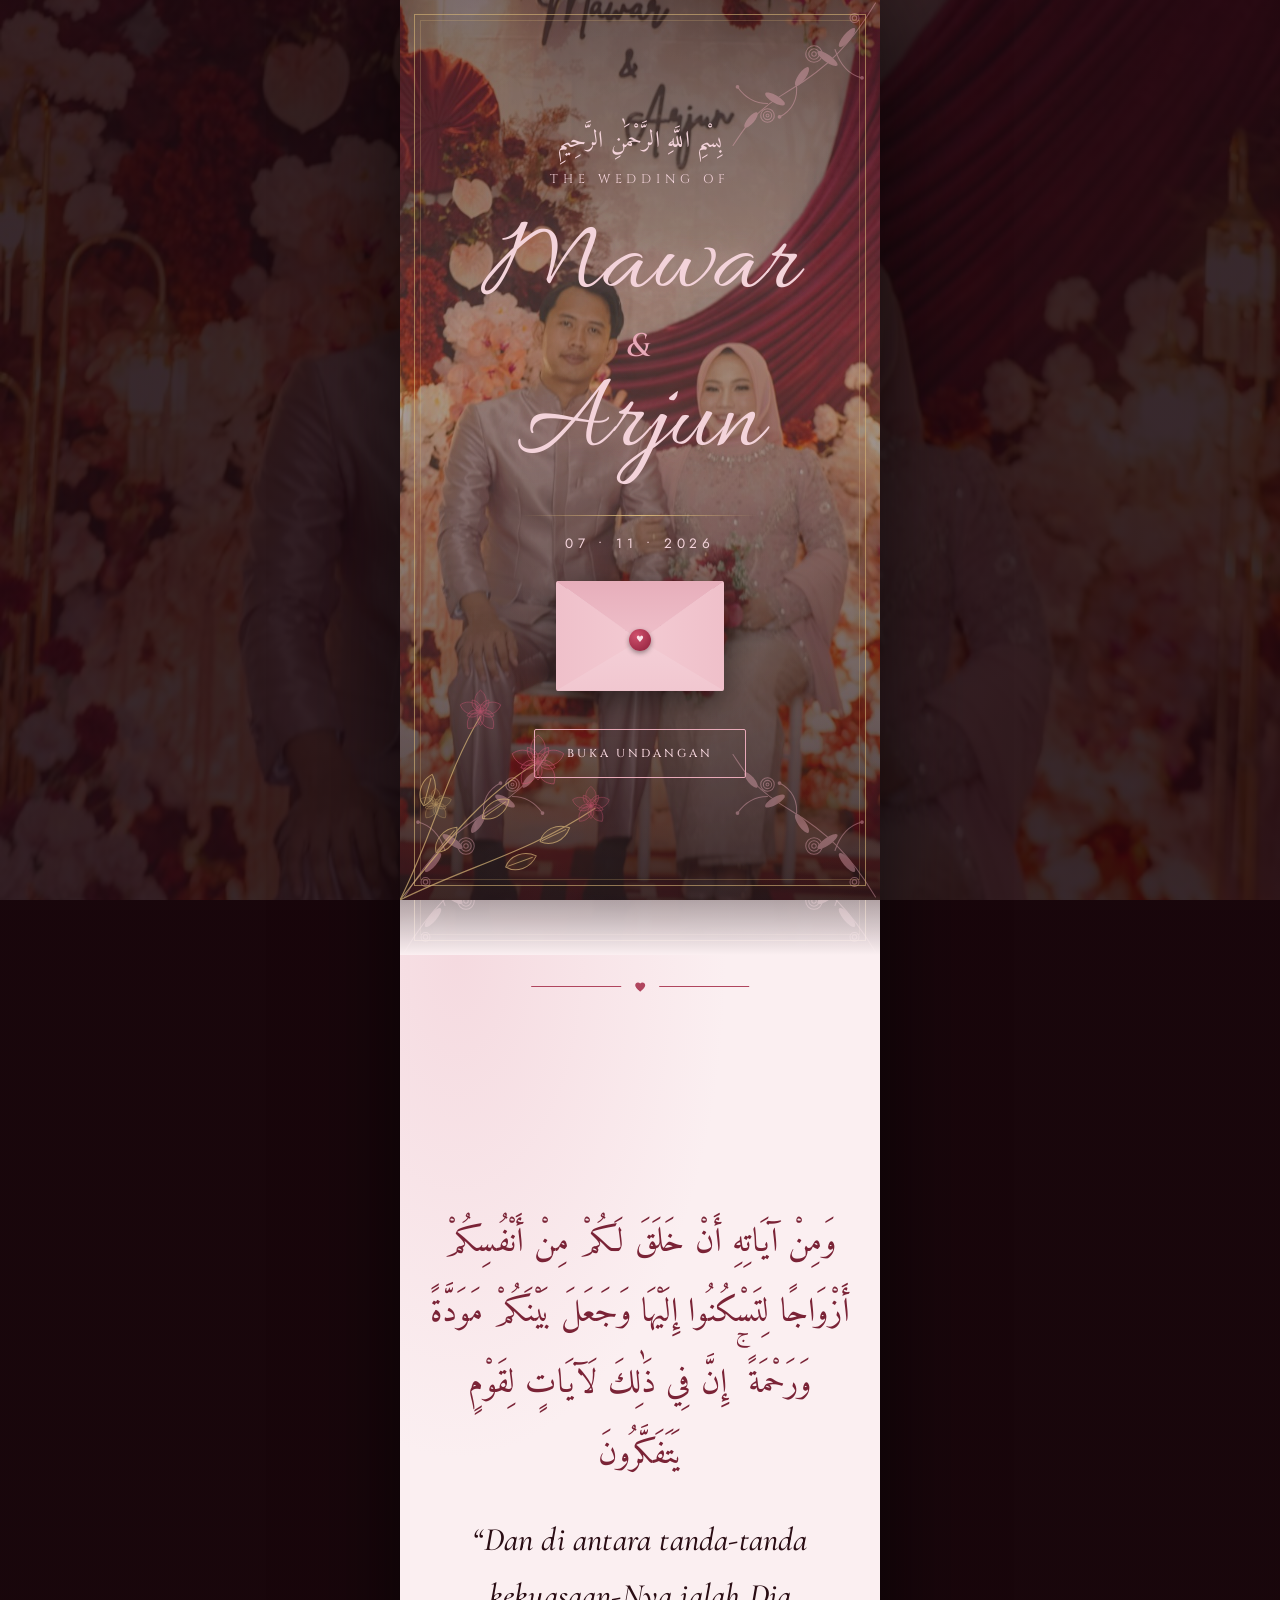
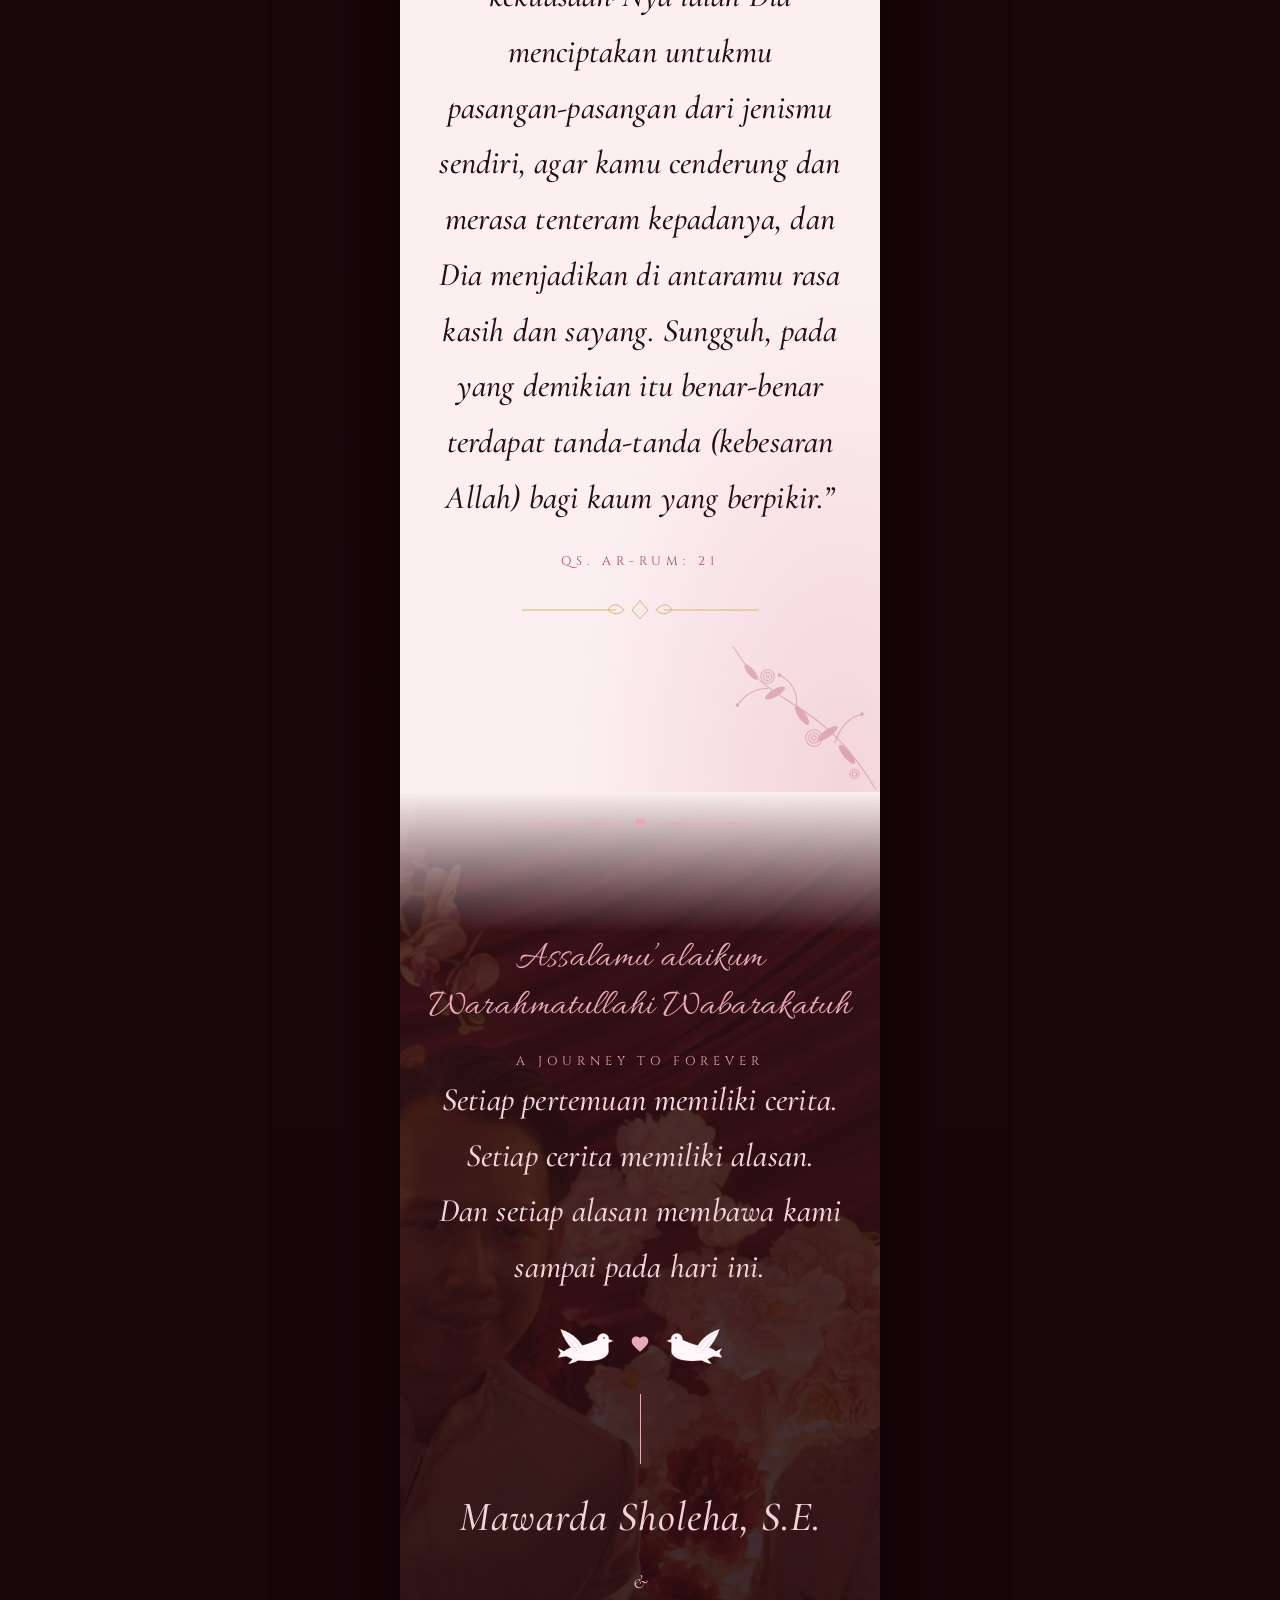
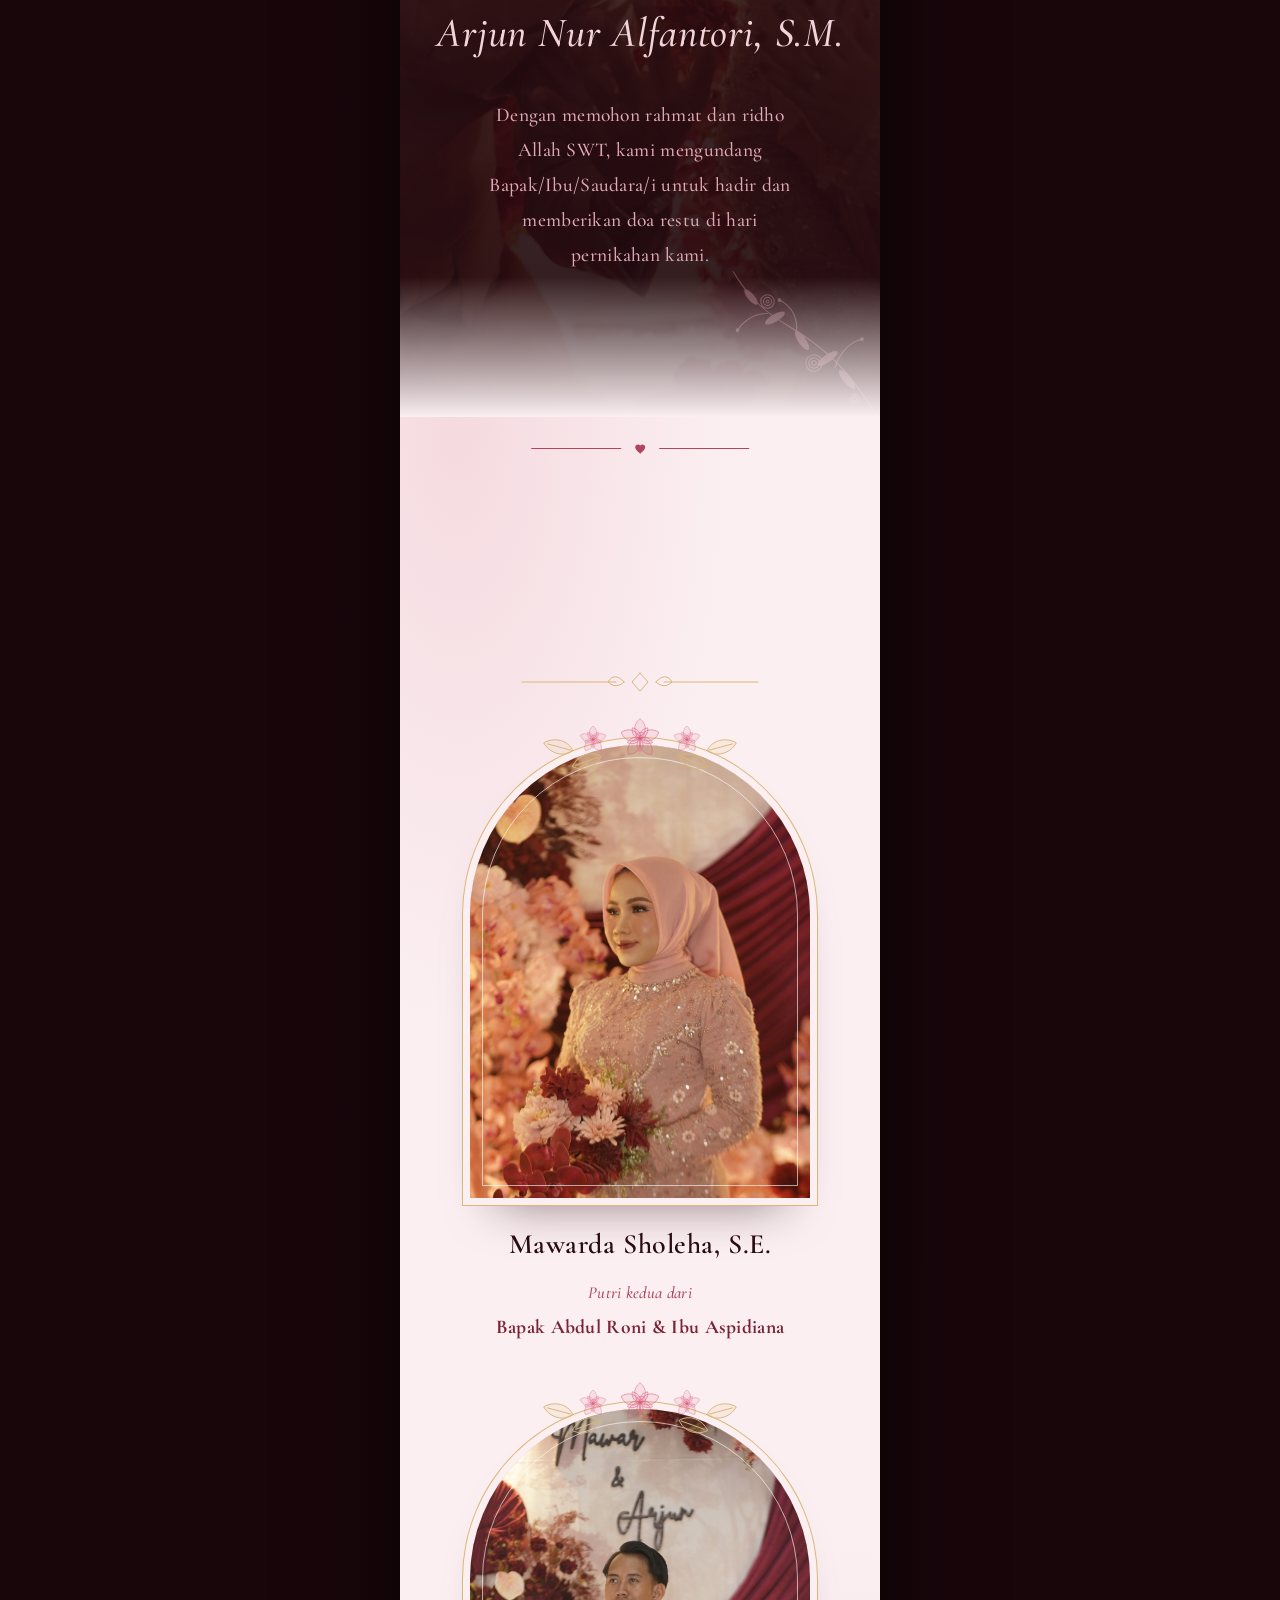
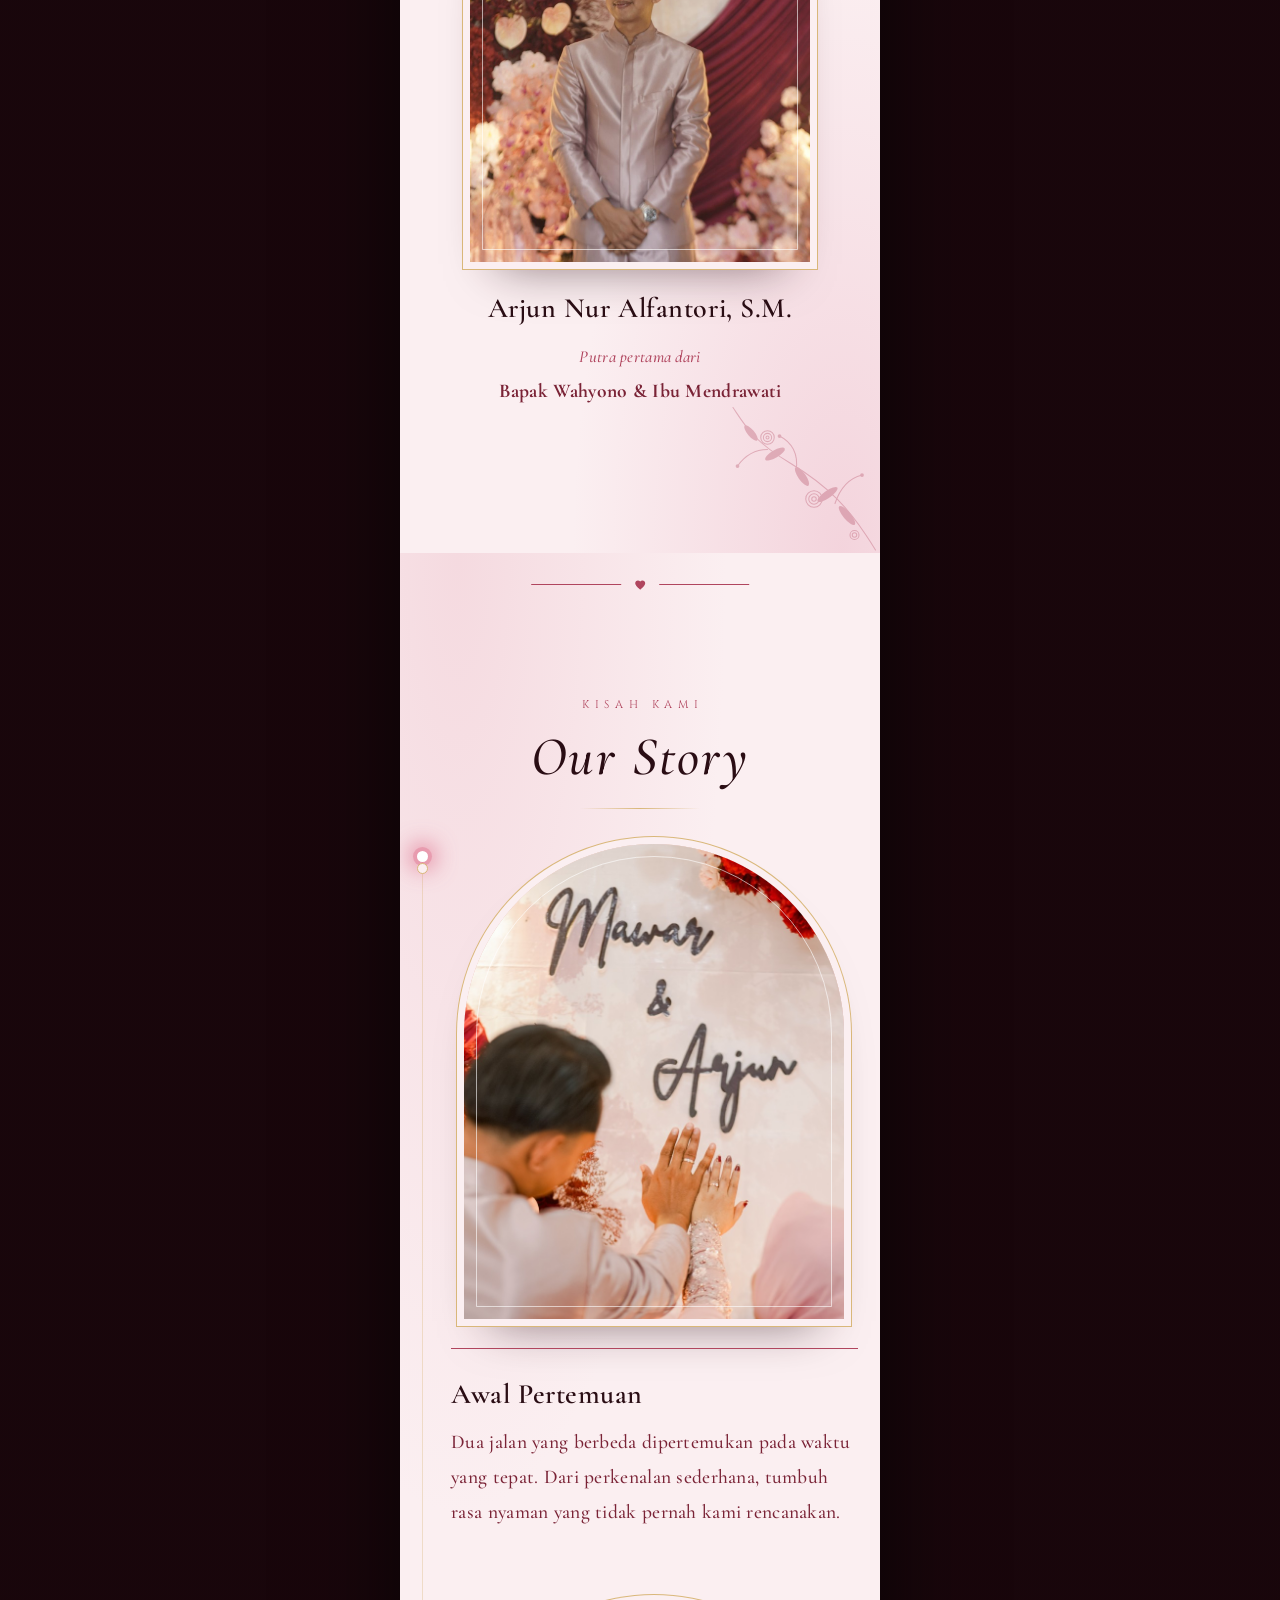
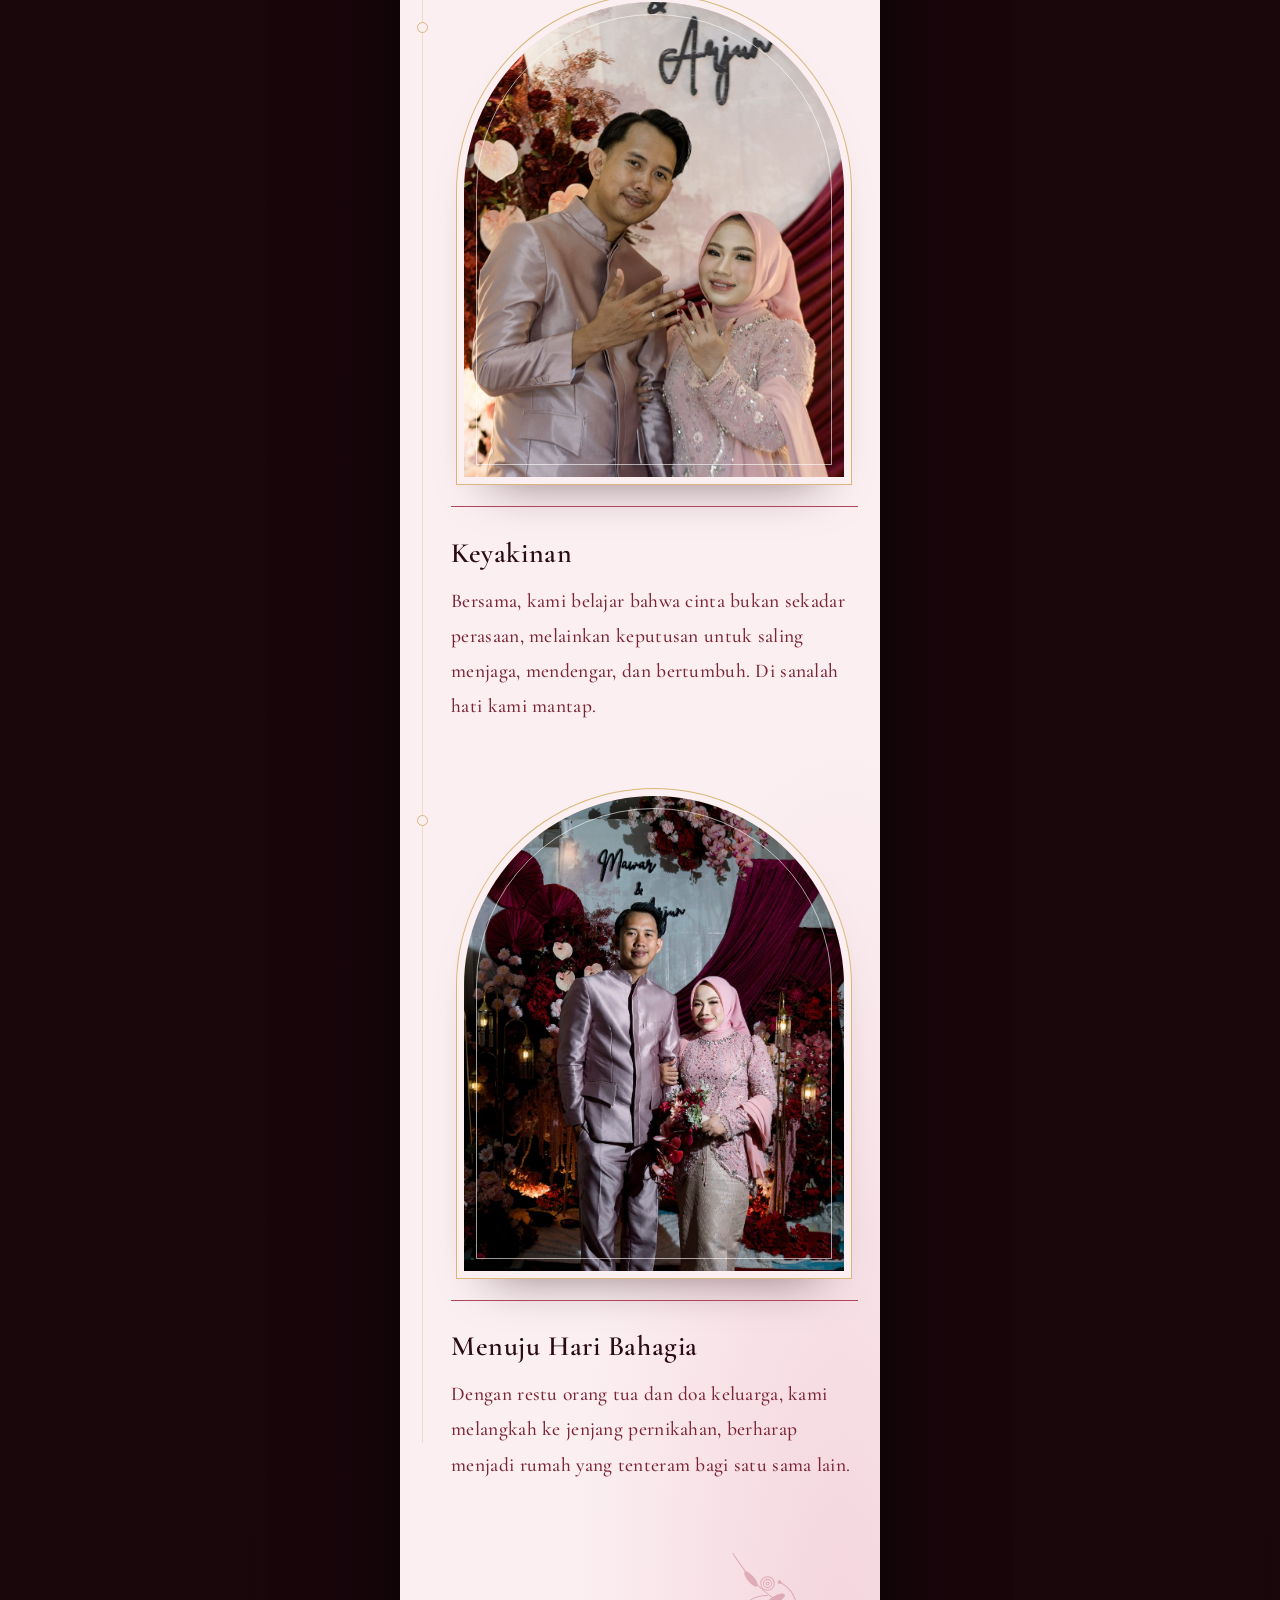
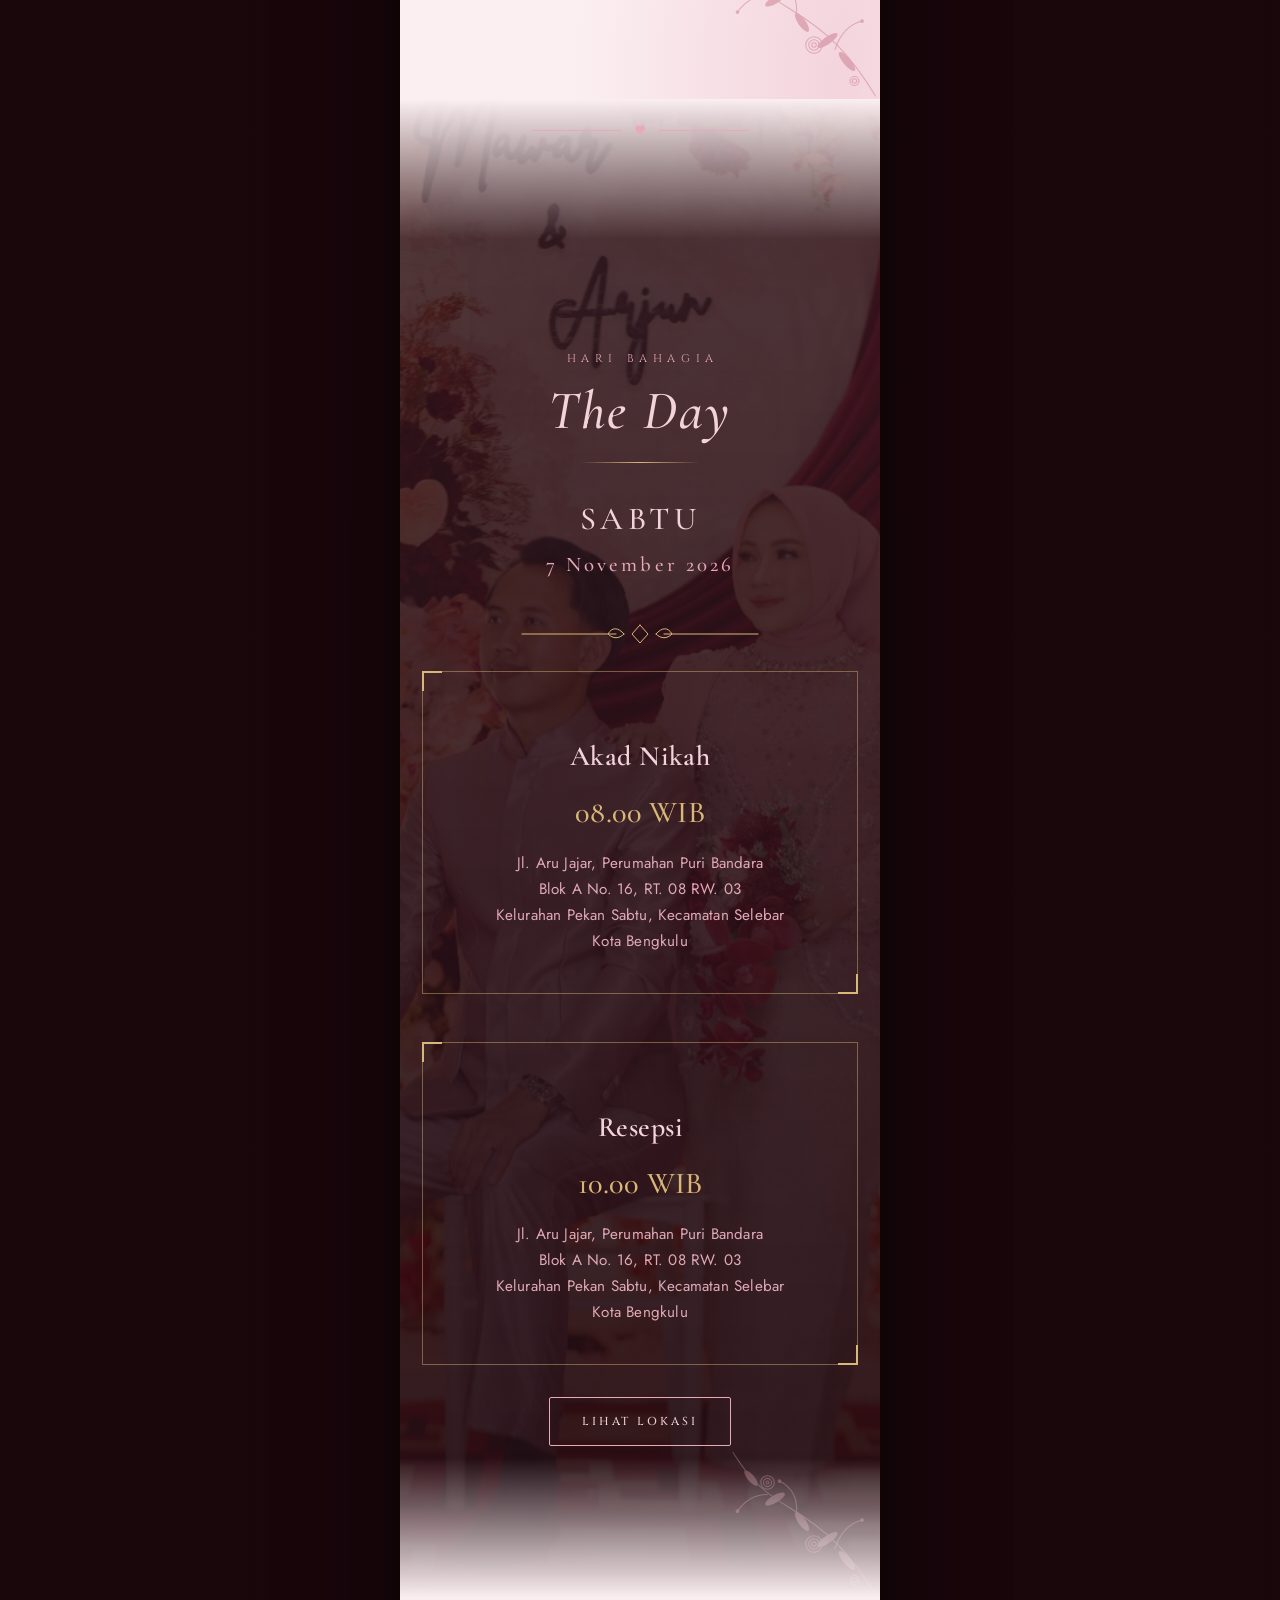
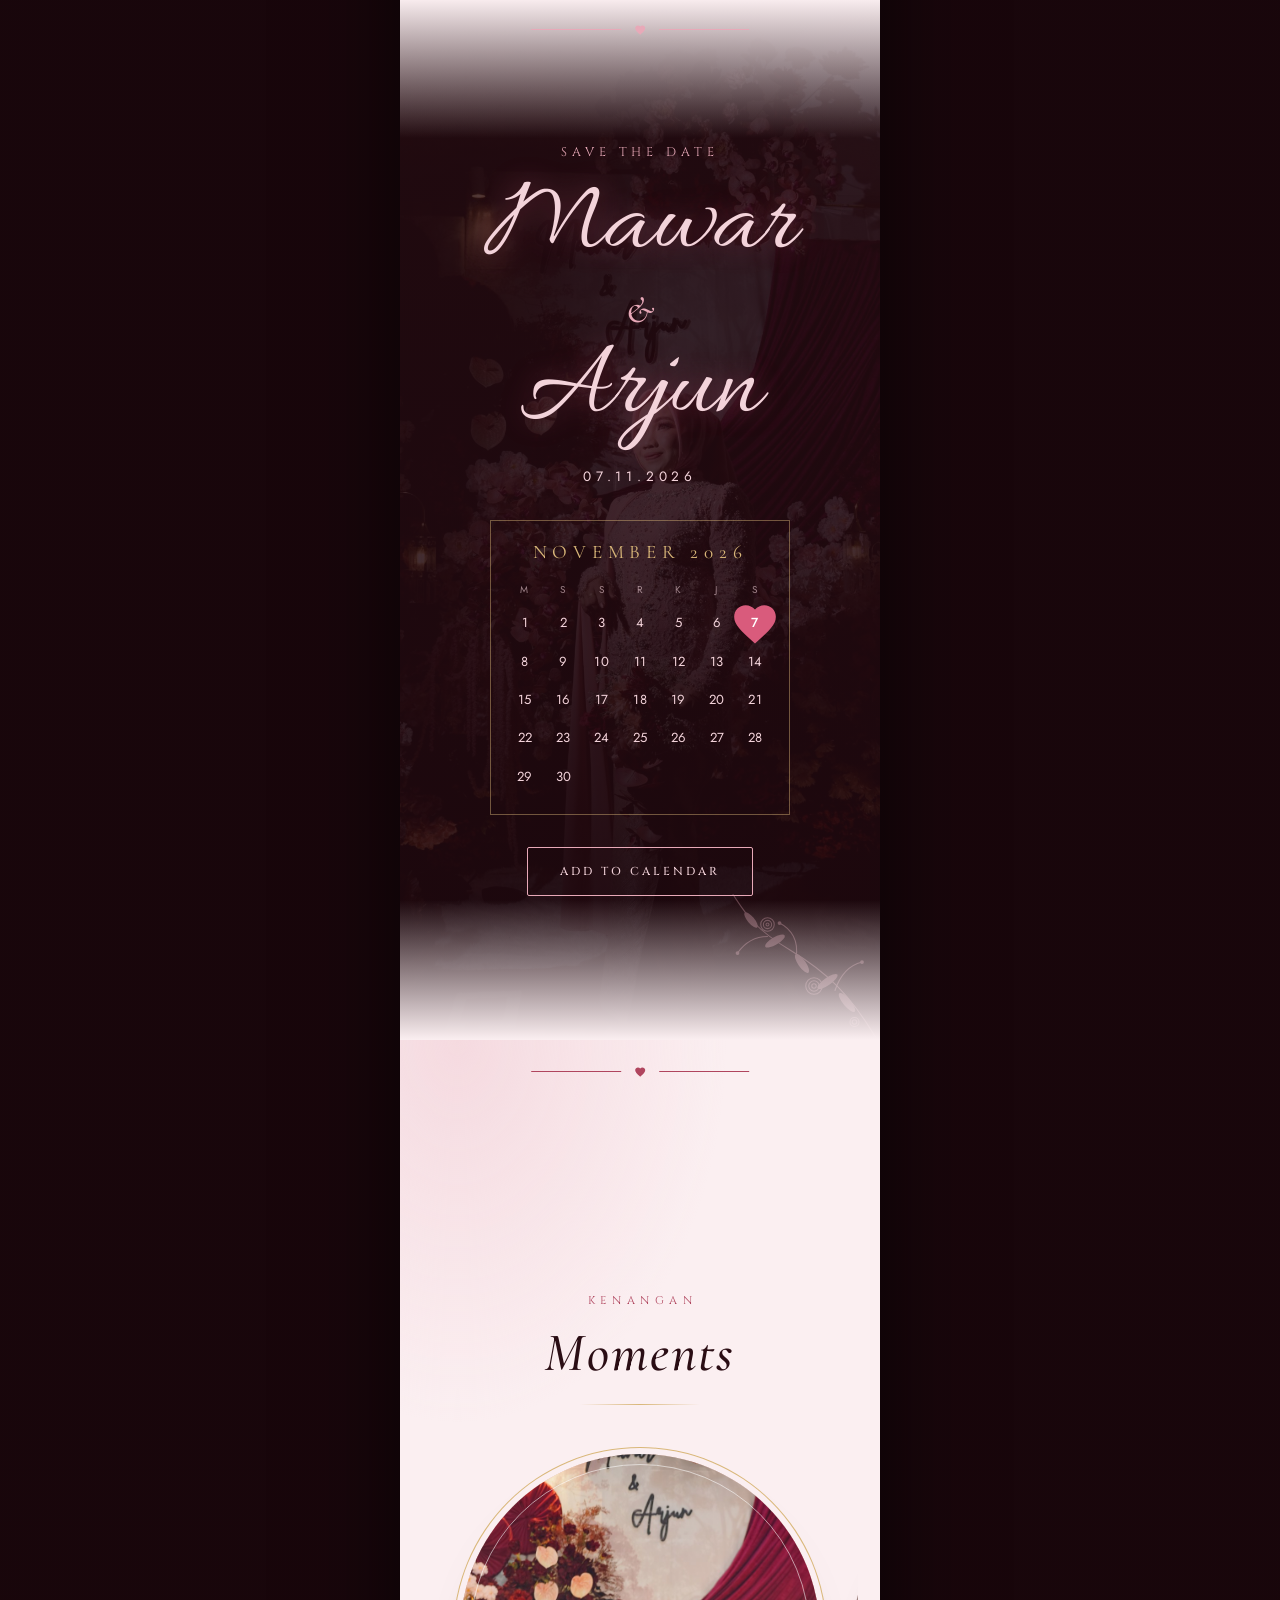
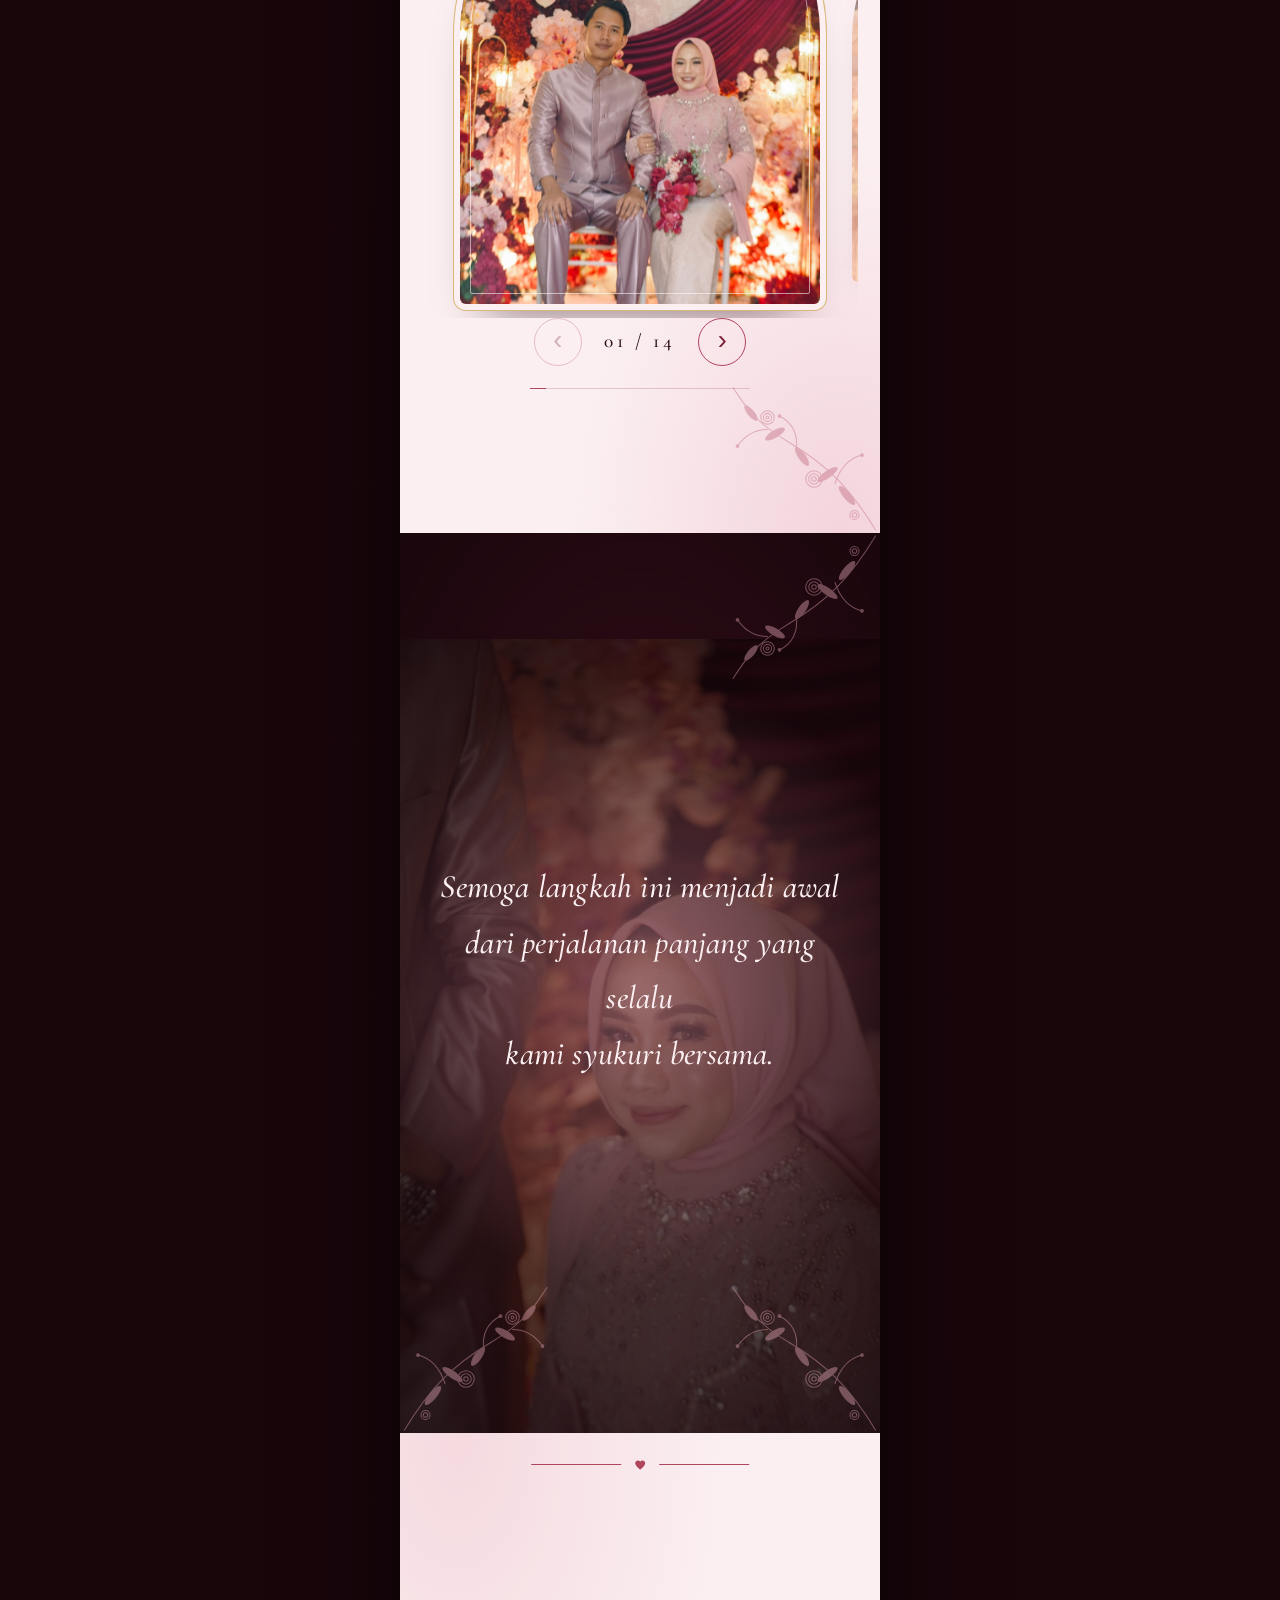
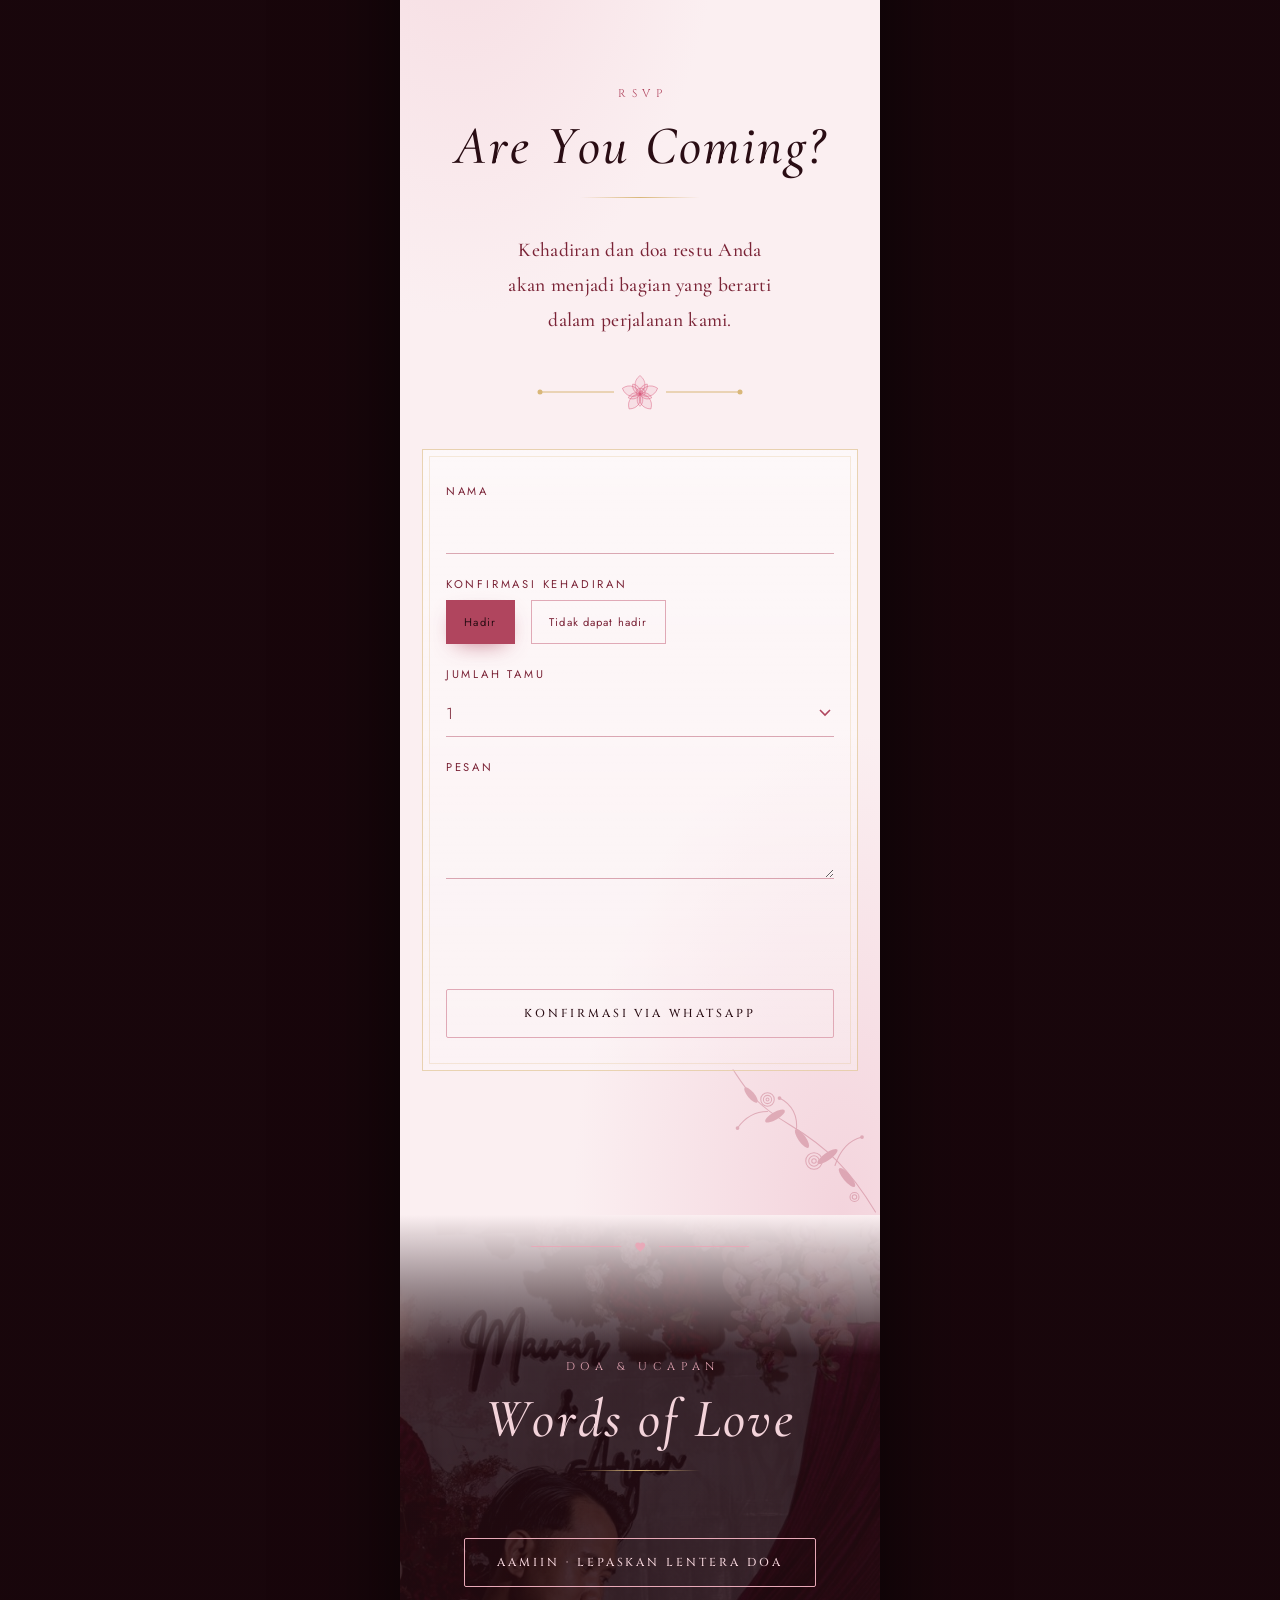
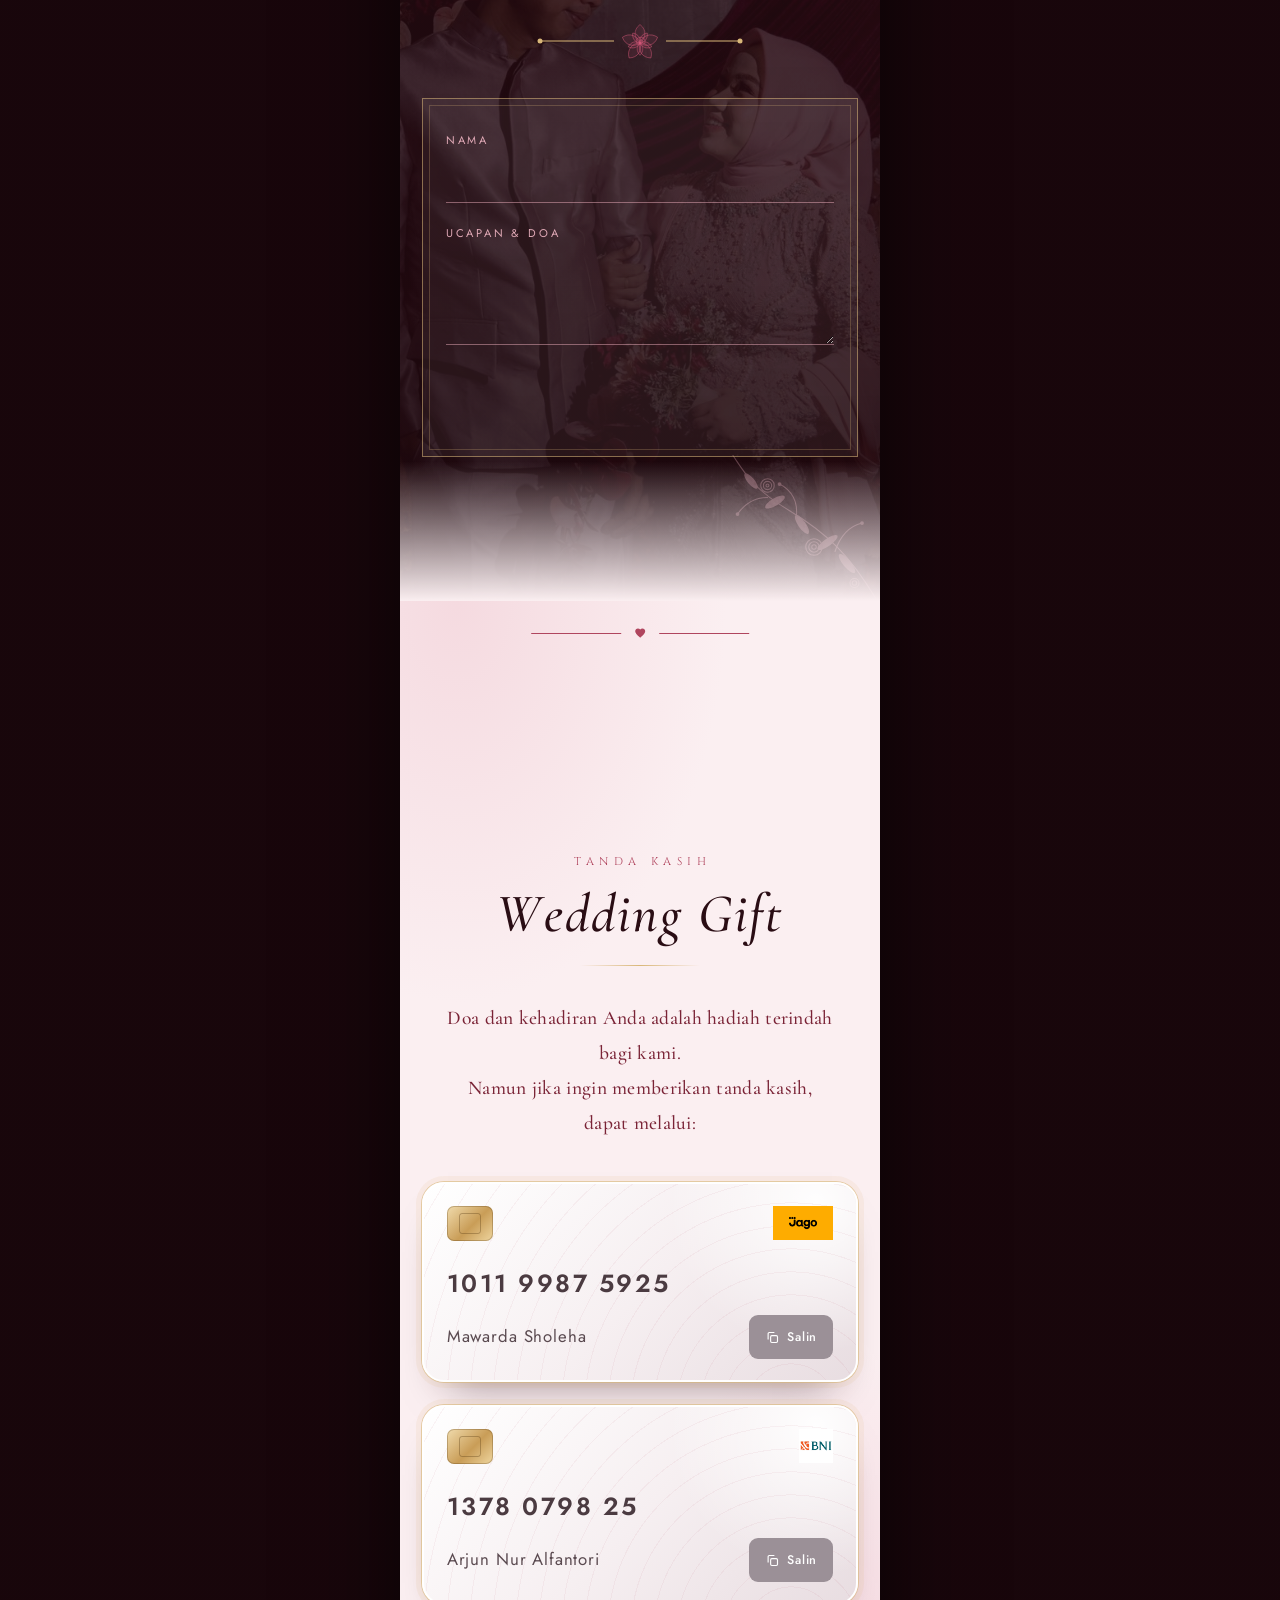
==== commit 76230445: "Add files via upload" ====
--- a/index.html
+++ b/index.html
@@ -2,16 +2,22 @@
 <html lang="id">
 <head>
 <meta charset="UTF-8">
-<meta name="viewport" content="width=device-width, initial-scale=1, maximum-scale=1, viewport-fit=cover">
+<meta name="viewport" content="width=device-width, initial-scale=1, viewport-fit=cover">
 <title>Mawar &amp; Arjun — 7 November 2026</title>
 <meta name="description" content="Undangan pernikahan Mawarda Sholeha &amp; Arjun Nur Alfantori">
 <meta name="theme-color" content="#2a0d14">
+<meta property="og:type" content="website">
+<meta property="og:locale" content="id_ID">
+<meta property="og:title" content="The Wedding of Mawar &amp; Arjun — 7 November 2026">
+<meta property="og:description" content="Dengan memohon rahmat dan ridho Allah SWT, kami mengundang Anda di hari pernikahan kami.">
+<!-- Setelah di-hosting, tambahkan: <meta property="og:image" content="https://DOMAIN-ANDA/images/01.jpg"> -->
 <link rel="preconnect" href="https://fonts.googleapis.com">
 <link rel="preconnect" href="https://fonts.gstatic.com" crossorigin>
-<link href="https://fonts.googleapis.com/css2?family=Playfair+Display:ital,wght@0,400;0,500;0,600;1,400&family=Cormorant+Garamond:ital,wght@0,400;0,500;0,600;0,700;1,400;1,500;1,600&family=Jost:wght@300;400;500&family=Cinzel:wght@400;500;600&family=Great+Vibes&family=Allura&family=Amiri:wght@400;700&display=swap" rel="stylesheet">
+<link href="https://fonts.googleapis.com/css2?family=Cormorant+Garamond:ital,wght@0,400;0,500;0,600;0,700;1,400;1,500;1,600&family=Jost:wght@300;400;500&family=Cinzel:wght@400;500;600&family=Allura&family=Amiri:wght@400;700&display=swap" rel="stylesheet">
 <link rel="stylesheet" href="style.css">
 <link rel="stylesheet" href="luxe.css">
 <link rel="stylesheet" href="romance.css">
+<link rel="stylesheet" href="polish.css">
 </head>
 <body class="locked">
 <div class="progress" id="progress"></div>
@@ -44,7 +50,7 @@
   <div class="vignette"></div><div class="light"></div>
   <div class="hero-in">
     <p class="small rv">THE WEDDING OF</p>
-    <h2 class="big rv" style="--d:.2s">Mawar &amp; Arjun</h2>
+    <h2 class="big rv" style="--d:.2s">Mawar<span class="amp">&amp;</span>Arjun</h2>
     <p class="date rv" style="--d:.4s">SABTU, 7 NOVEMBER 2026</p>
     <p class="quote rv" style="--d:.6s">Dan di antara begitu banyak kemungkinan dalam hidup,<br>kami menemukan satu sama lain.</p>
     <div class="cd rv" id="cd" aria-live="off" style="--d:.8s">
@@ -112,7 +118,7 @@
 <!-- SAVE THE DATE -->
 <section class="sec center dark" id="save">
   <p class="small gold rv">SAVE THE DATE</p>
-  <h2 class="big rv" style="--d:.2s">Mawar &amp; Arjun</h2>
+  <h2 class="big rv" style="--d:.2s">Mawar<span class="amp">&amp;</span>Arjun</h2>
   <p class="date rv" style="--d:.3s">07.11.2026</p>
   <button class="btn rv" id="calBtn" style="--d:.4s" aria-label="Tambahkan ke kalender">ADD TO CALENDAR</button>
 </section>
@@ -202,10 +208,10 @@
 
 <!-- FINAL -->
 <section class="hero final" id="final">
-  <div class="bg px"><img decoding="async" src="images/15.jpg" alt="Mawar dan Arjun" loading="lazy" onerror="this.remove()"></div>
+  <div class="bg px"><img decoding="async" src="images/11.jpg" alt="Mawar dan Arjun" loading="lazy" onerror="this.remove()"></div>
   <div class="vignette"></div>
   <div class="hero-in">
-    <h2 class="big rv">Mawar &amp; Arjun</h2>
+    <h2 class="big rv">Mawar<span class="amp">&amp;</span>Arjun</h2>
     <p class="date rv" style="--d:.2s">07 • 11 • 2026</p>
     <p class="quote rv" style="--d:.5s">Terima kasih telah menjadi bagian<br>dari hari bahagia kami.</p>
     <div class="dove-pair rv" style="--d:.6s" aria-hidden="true"></div>
@@ -249,5 +255,6 @@
 <script src="script.js"></script>
 <script src="luxe.js"></script>
 <script src="romance.js"></script>
+<script src="polish.js"></script>
 </body>
 </html>
--- a/polish.css
+++ b/polish.css
@@ -0,0 +1,62 @@
+/* polish.css — lapisan penyempurna (dimuat PALING AKHIR). Isi & fitur undangan tidak diubah. */
+:root{--pad:max(1.4rem,env(safe-area-inset-left));--padr:max(1.4rem,env(safe-area-inset-right))}
+body{min-height:100vh;min-height:100dvh}
+.hero,.cine,.final{min-height:100vh;min-height:100svh}
+img{-webkit-touch-callout:none}
+
+/* ===== Aman di semua ukuran HP (poni/notch, layar pendek, landscape) ===== */
+.sec{padding-left:var(--pad);padding-right:var(--padr)}
+.cover-in{width:100%;max-width:440px;margin:0 auto}
+@media(max-height:680px){
+  .cover .ar{font-size:1.15rem;line-height:1.6}
+  .cover .names{font-size:clamp(2.8rem,14vw,4.6rem);margin:.3rem 0}
+  .cover .small{font-size:.66rem}
+  .guest{margin-top:.6rem}.guest b{font-size:1.25rem}
+  .cover button{margin-top:1rem}
+}
+@media(max-height:560px){.envelope,.cover .gl,.bq{display:none}}
+@media(max-width:360px){
+  .sec{padding-left:1.1rem;padding-right:1.1rem}
+  .event{padding:1.8rem 1rem}
+  .form{padding:1.6rem 1rem}
+  .gift{padding:1.2rem 1.1rem}
+  .acc{letter-spacing:.05em}
+  .gc-copy{padding:.6rem .8rem}
+  .dock a{width:42px;height:42px}
+  .btn{letter-spacing:.22em;padding:1rem 1.4rem}
+}
+@media(max-width:480px){.corner.in{opacity:.22}}
+
+/* ===== Tipografi lebih nyaman & anggun ===== */
+.muted{font-size:clamp(1.1rem,4.4vw,1.22rem);line-height:1.8}
+.eyebrow{display:block;font:400 .7rem var(--label);letter-spacing:.5em;padding-left:.5em;text-transform:uppercase;text-align:center;color:var(--gold);margin-bottom:.8rem}
+.head{margin-bottom:2.2rem;line-height:1.2}
+.event h3,.person h3,.chapter h3{text-wrap:balance}
+.muted,.serif-q,.quote{text-wrap:pretty}
+
+/* ===== Tombol & formulir lebih halus, mudah disentuh ===== */
+.btn{border-radius:2px;font-family:var(--label);font-weight:500;letter-spacing:.26em;-webkit-tap-highlight-color:transparent}
+.btn:active{transform:scale(.98)}
+.btn:disabled{opacity:.6;cursor:wait}
+input,select,textarea{border-bottom-color:rgba(176,69,94,.45);font-size:1rem}
+.dark input,.dark select,.dark textarea{border-bottom-color:rgba(232,169,184,.5)}
+textarea{resize:vertical;min-height:96px}
+select{-webkit-appearance:none;appearance:none;background:url("data:image/svg+xml,%3Csvg xmlns='http://www.w3.org/2000/svg' width='12' height='8' fill='none' stroke='%23b0455e' stroke-width='1.6'%3E%3Cpath d='M1 1l5 5 5-5'/%3E%3C/svg%3E") right .2rem center no-repeat;padding-right:1.6rem}
+.radio span{min-height:44px;display:inline-flex;align-items:center}
+::placeholder{color:inherit;opacity:.4}
+
+/* ===== Ucapan: daftar rapi & bisa digulir bila banyak ===== */
+.wish-list{max-height:min(70vh,560px);overflow-y:auto;overscroll-behavior:contain;padding:.4rem .3rem .4rem 0;scrollbar-width:thin;scrollbar-color:rgba(217,183,121,.6) transparent}
+.wish-list:empty{display:none}
+.wish{word-break:break-word}
+
+/* ===== Toast di atas navigasi, aman dari home-bar ===== */
+.toast{bottom:calc(9.5rem + env(safe-area-inset-bottom))}
+
+/* ===== Mode ringan: HP spek rendah / hemat data tetap mulus ===== */
+.lite .pt,.lite .orb,.lite .spk,.lite .veil,.lite .grain,.lite #dust,.lite .fhearts,.lite .light{display:none!important}
+.lite .rv,.lite .w,.lite .ch{filter:none!important}
+.lite .big,.lite .cover .names .wd{animation:none!important}
+
+/* ===== Nama besar: tanda "&" di baris sendiri, di antara Mawar dan Arjun ===== */
+.big .amp{display:block;font-family:var(--disp);font-style:italic;font-weight:500;font-size:.34em;line-height:1;margin:.12em 0 .08em;color:var(--gold);letter-spacing:0;text-shadow:none}
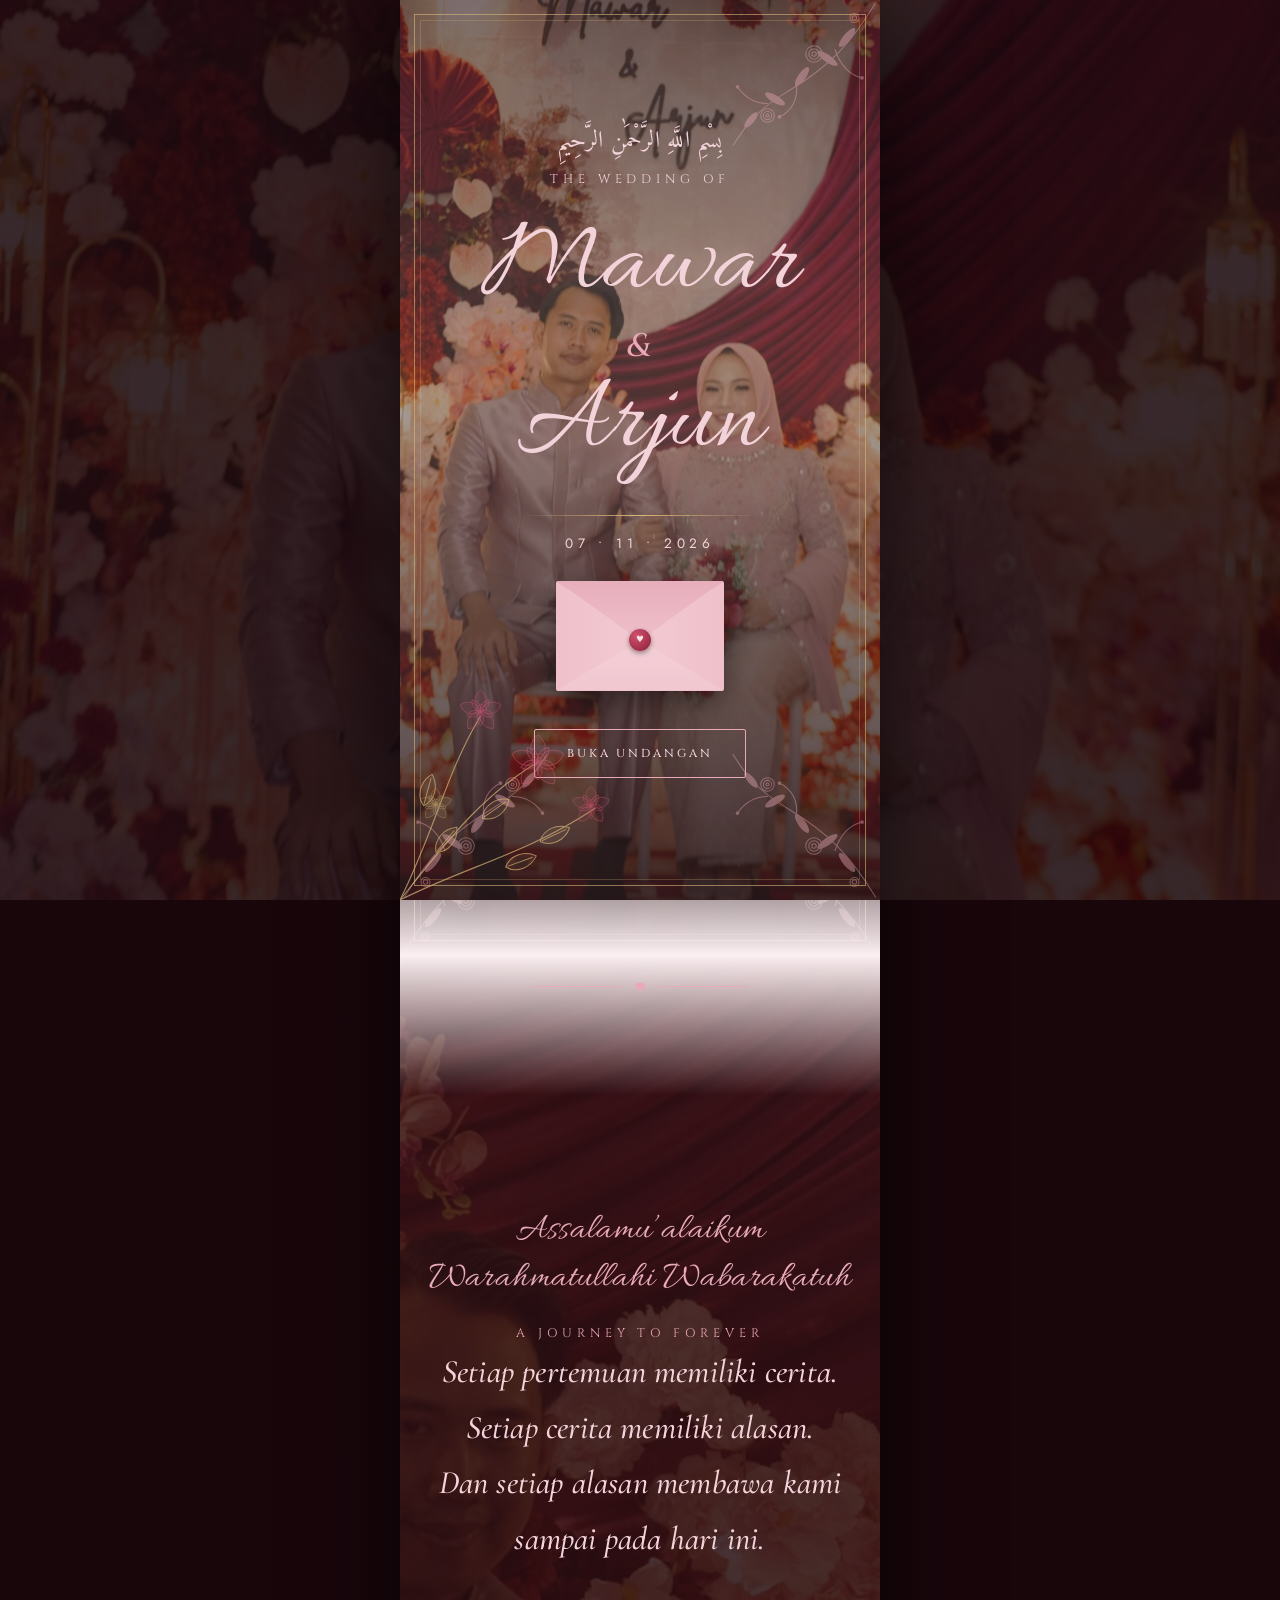
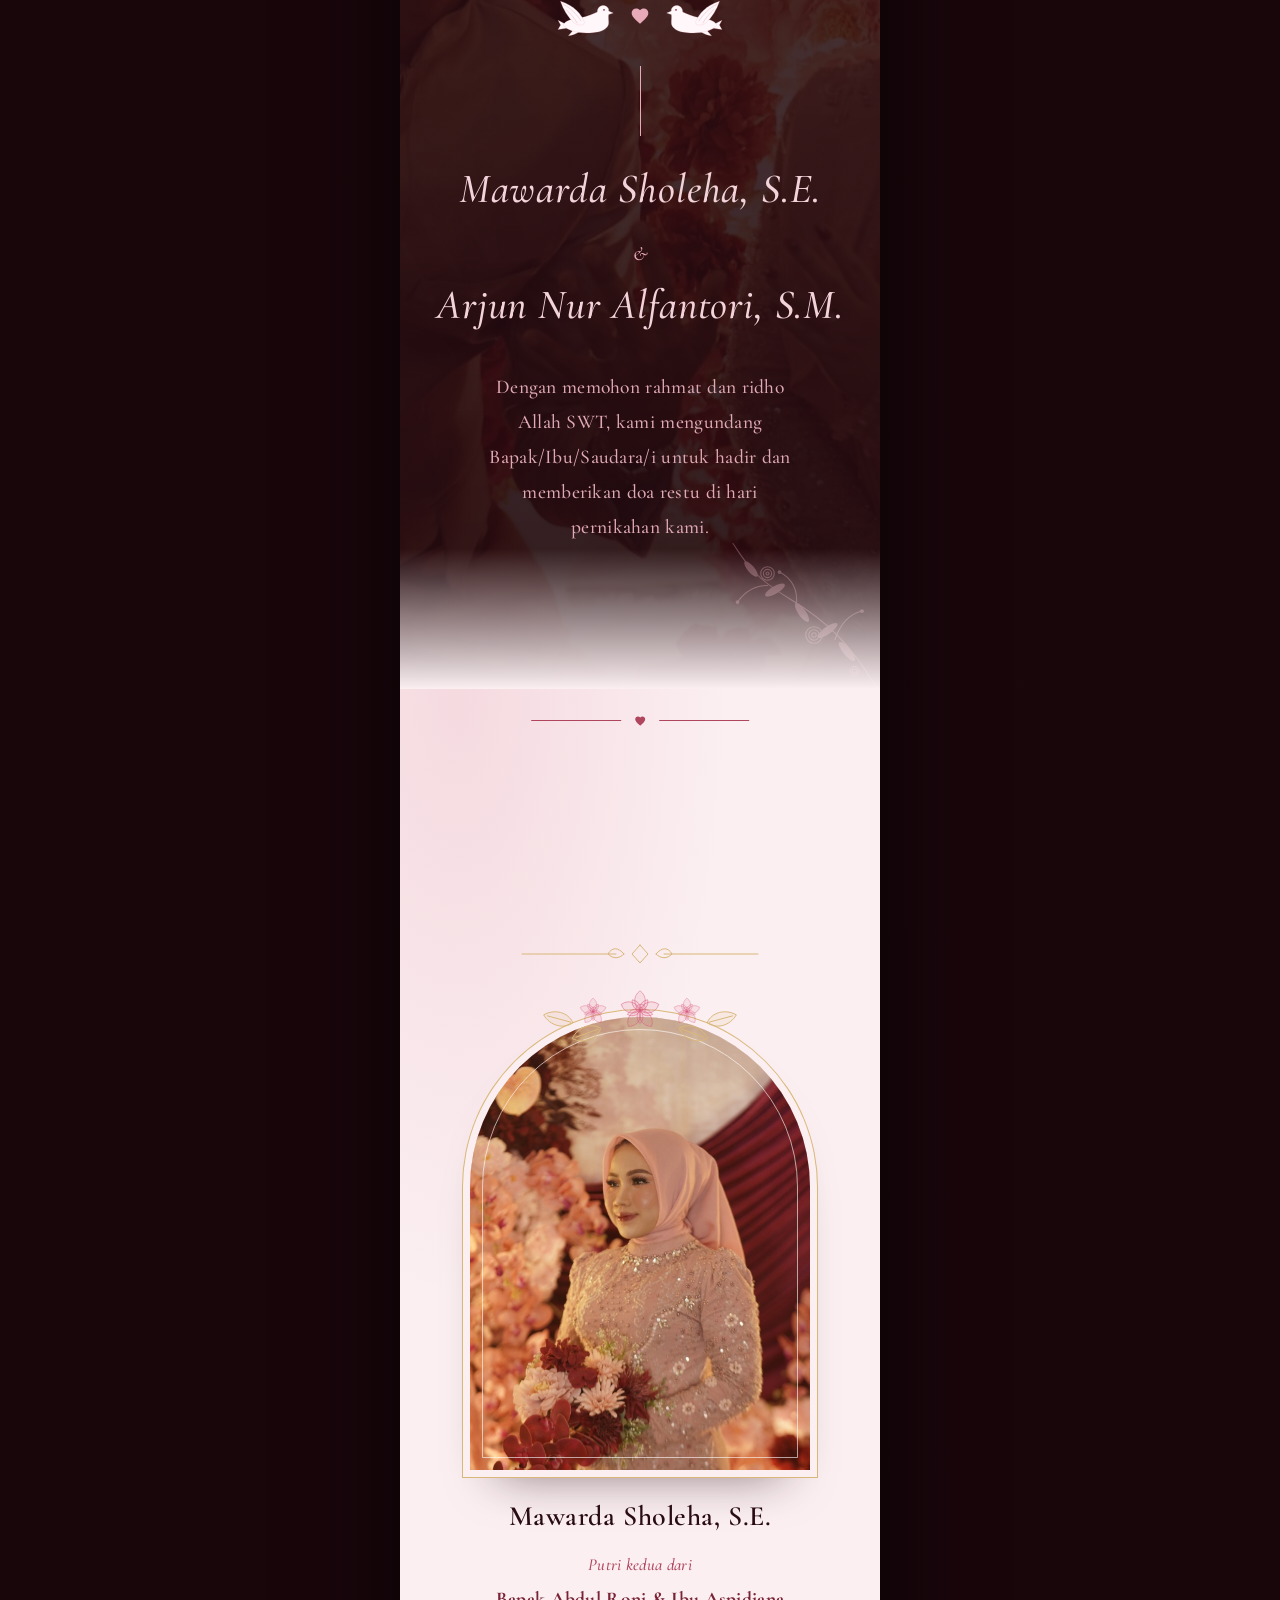
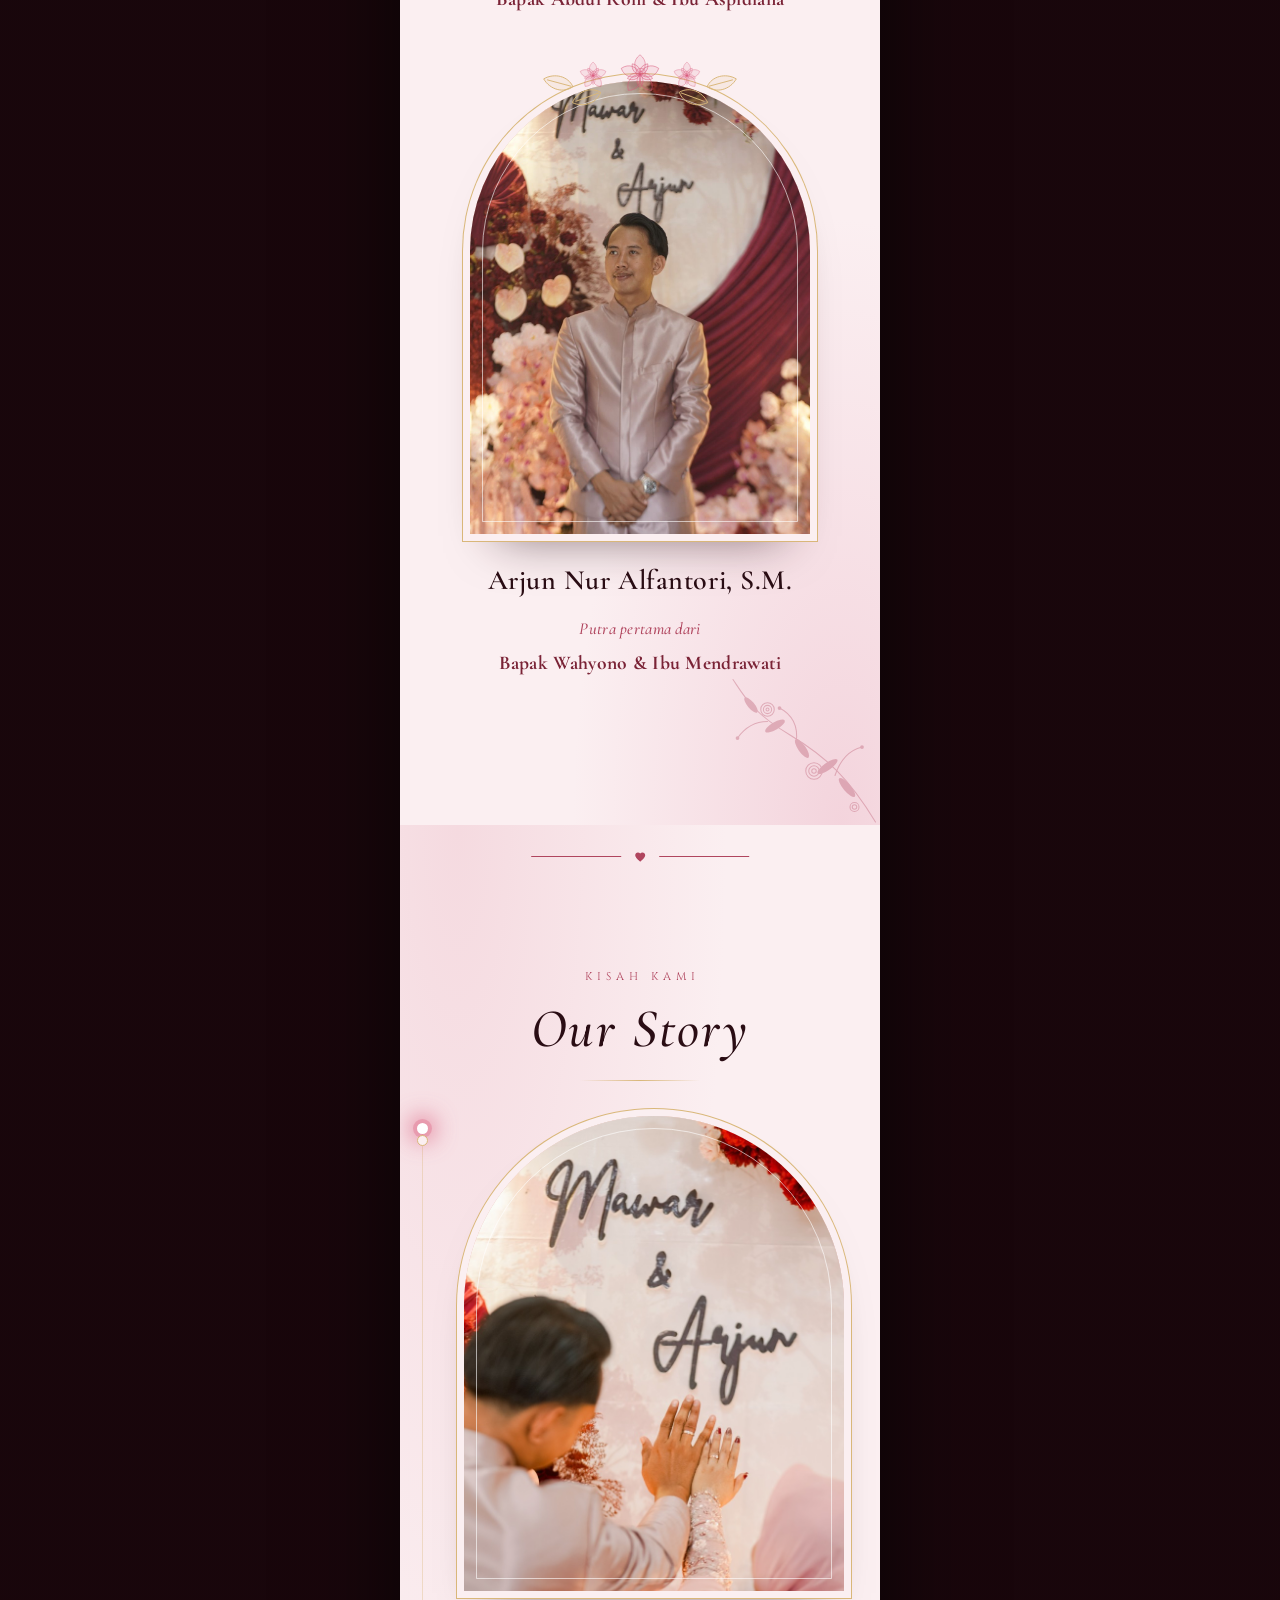
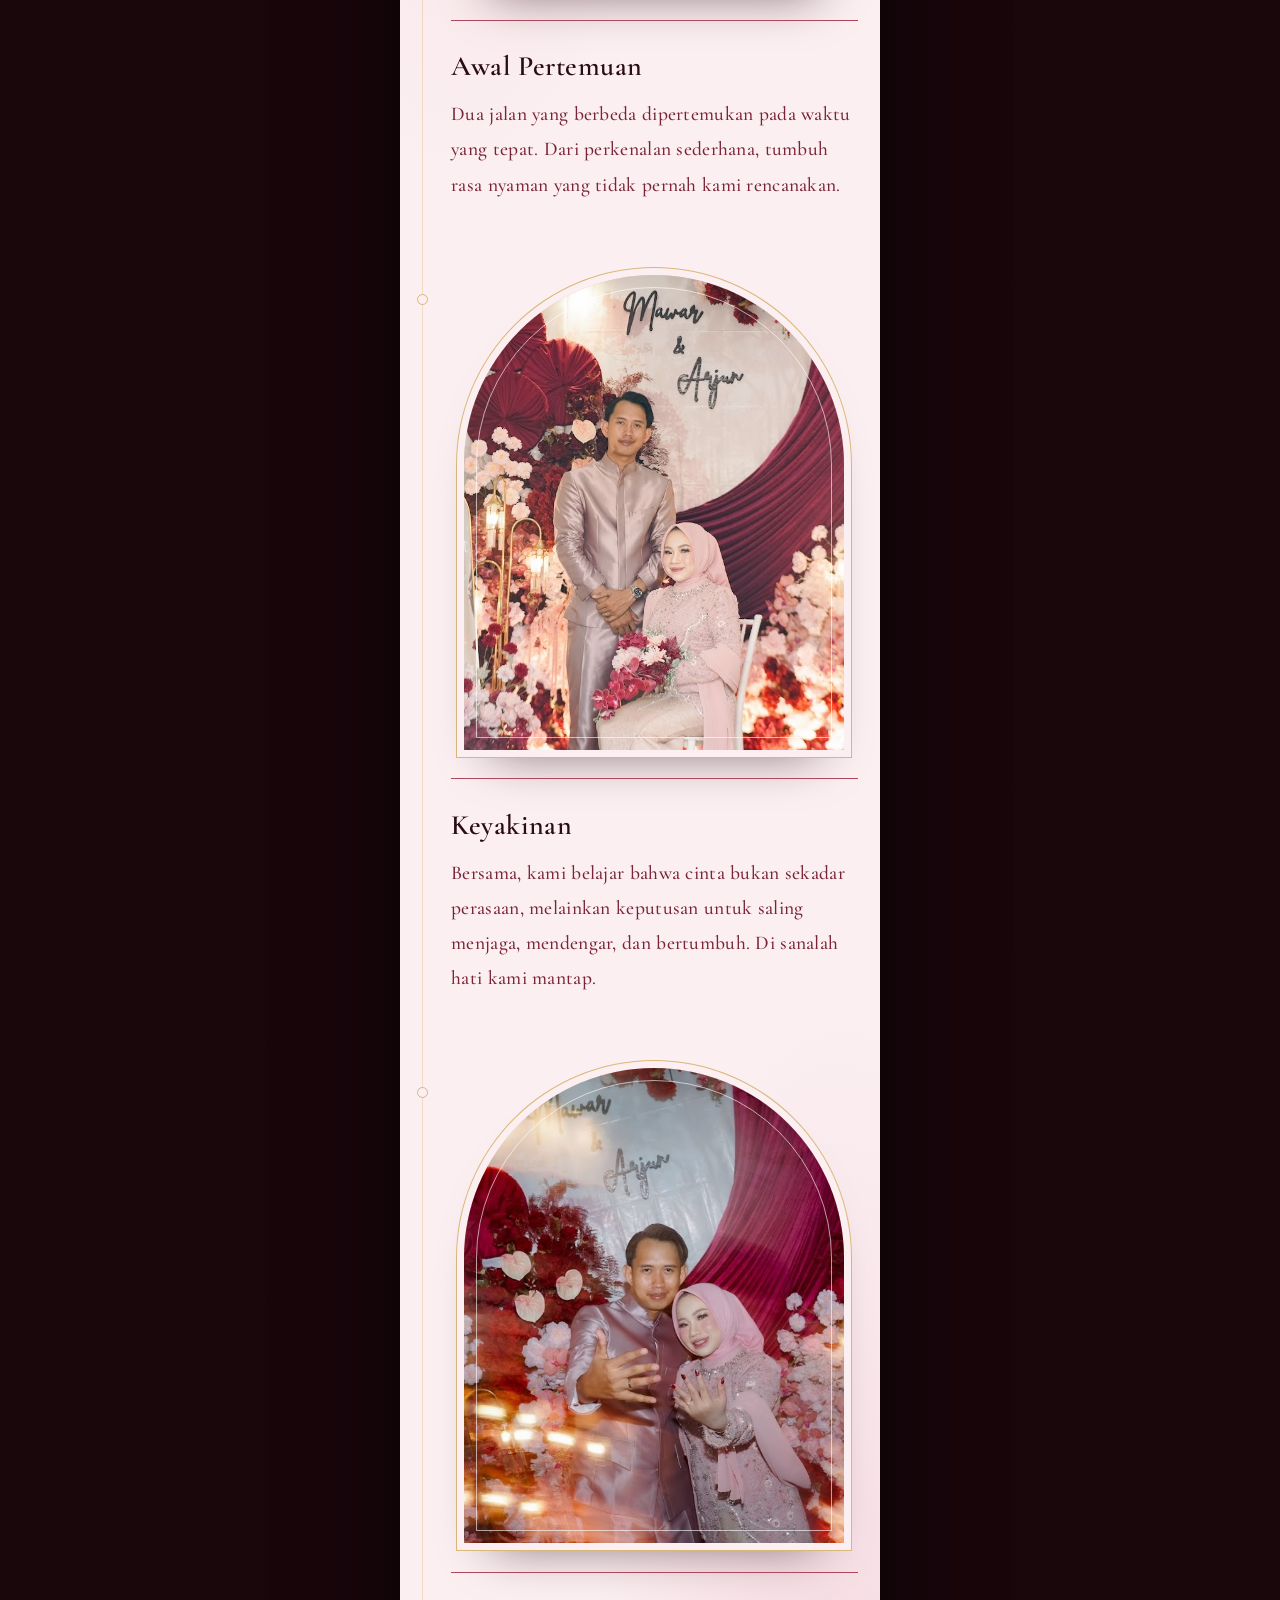
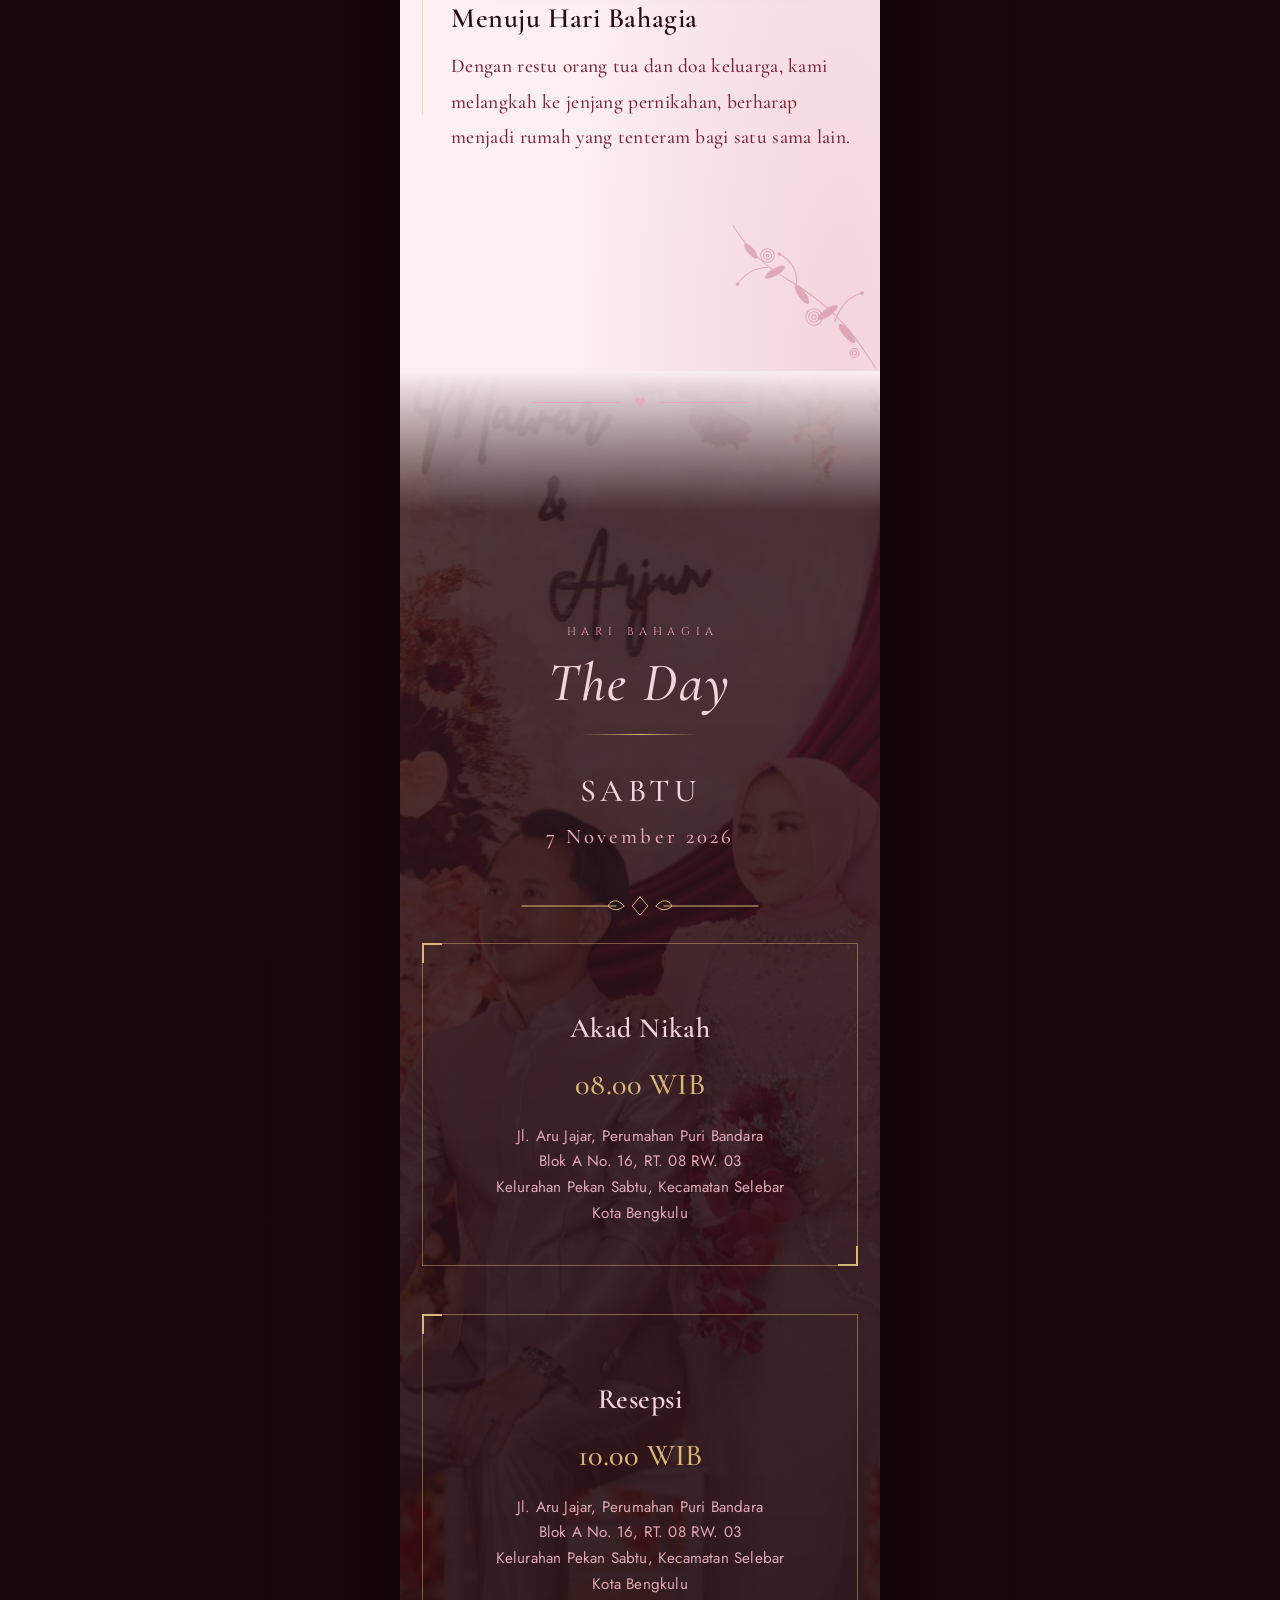
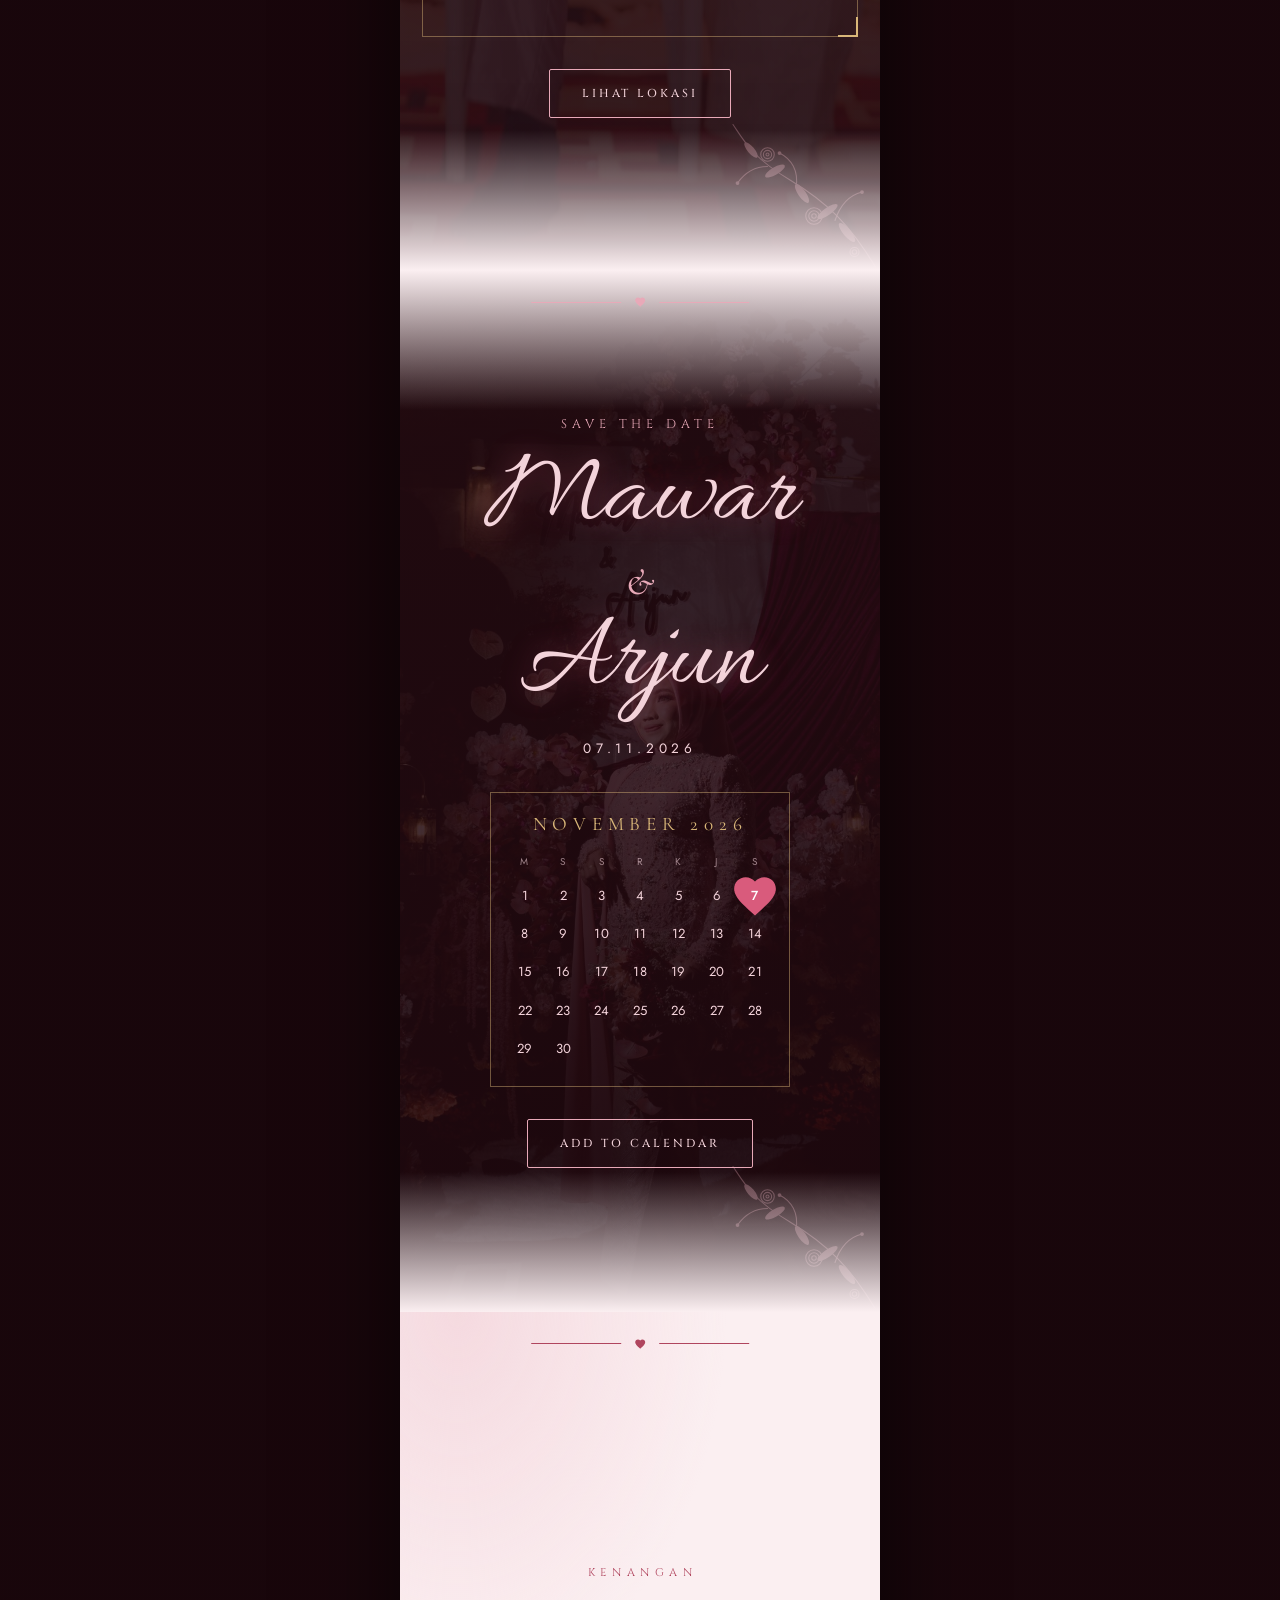
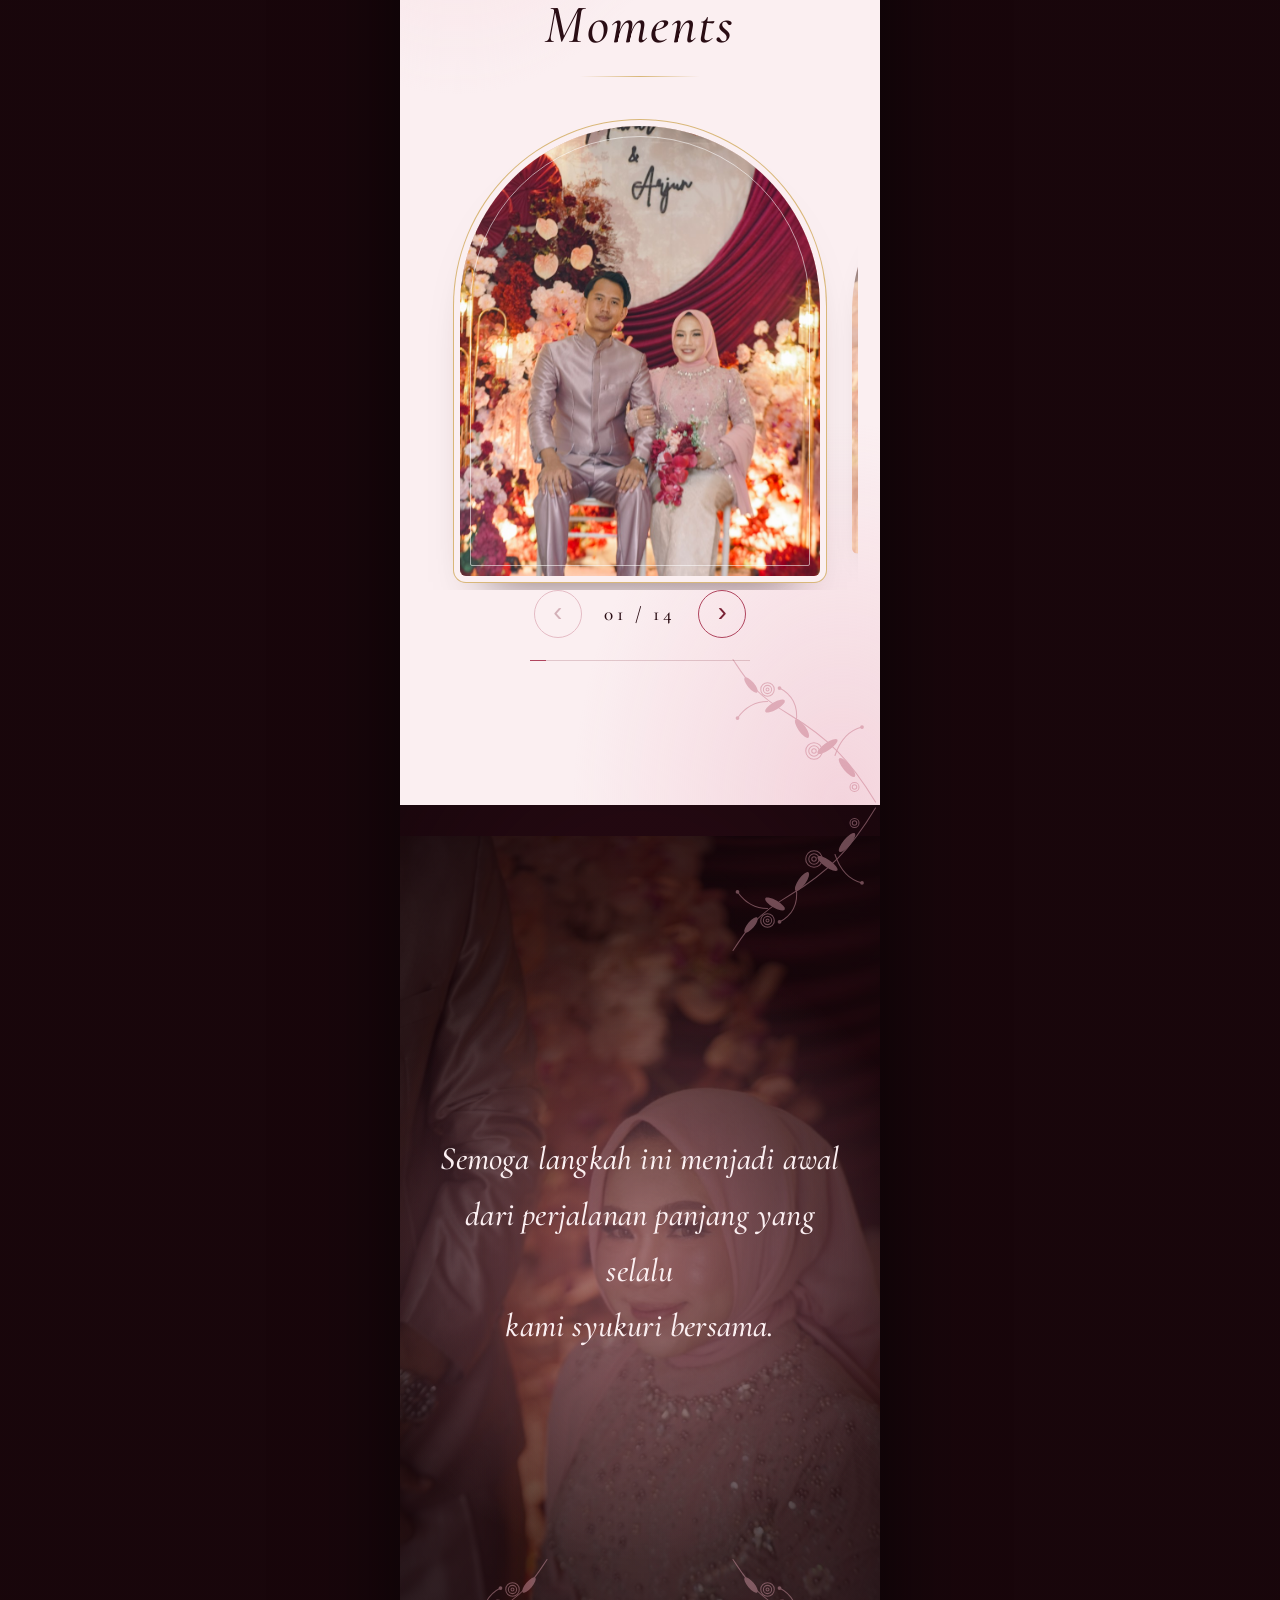
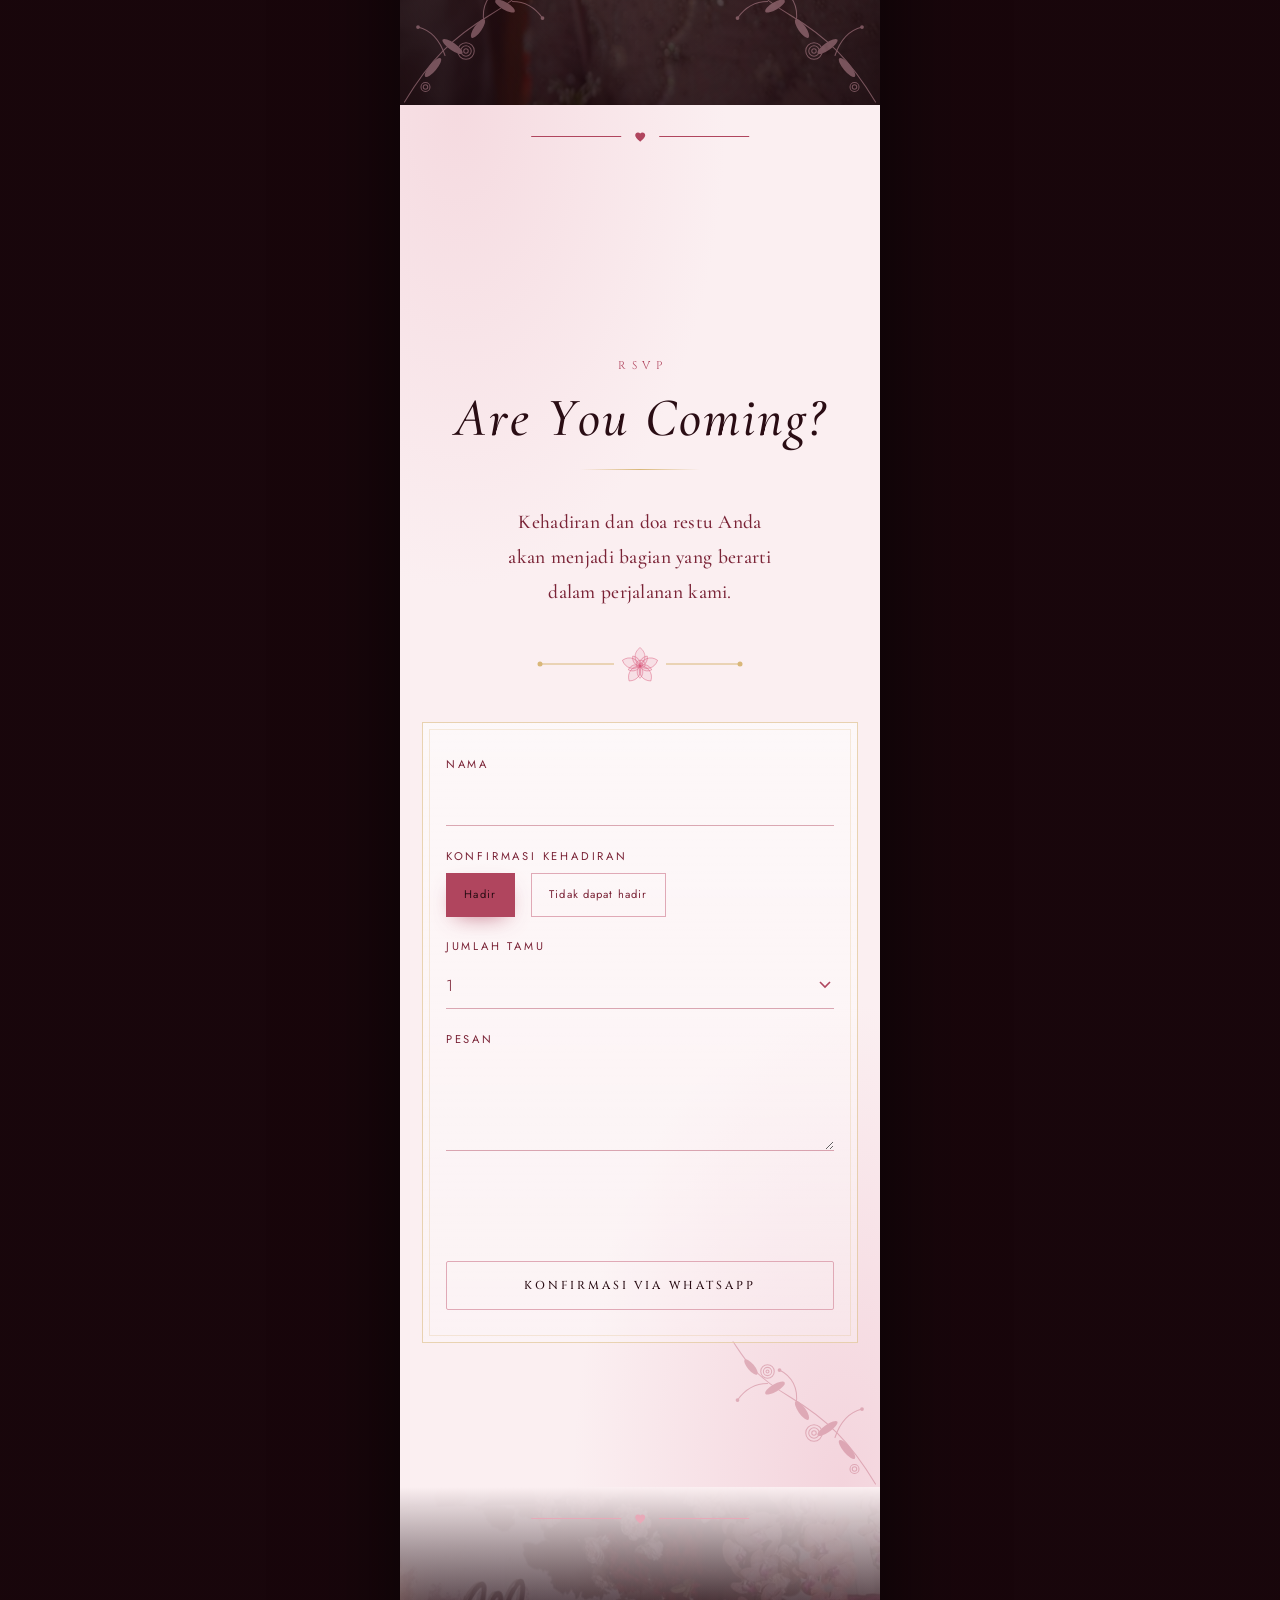
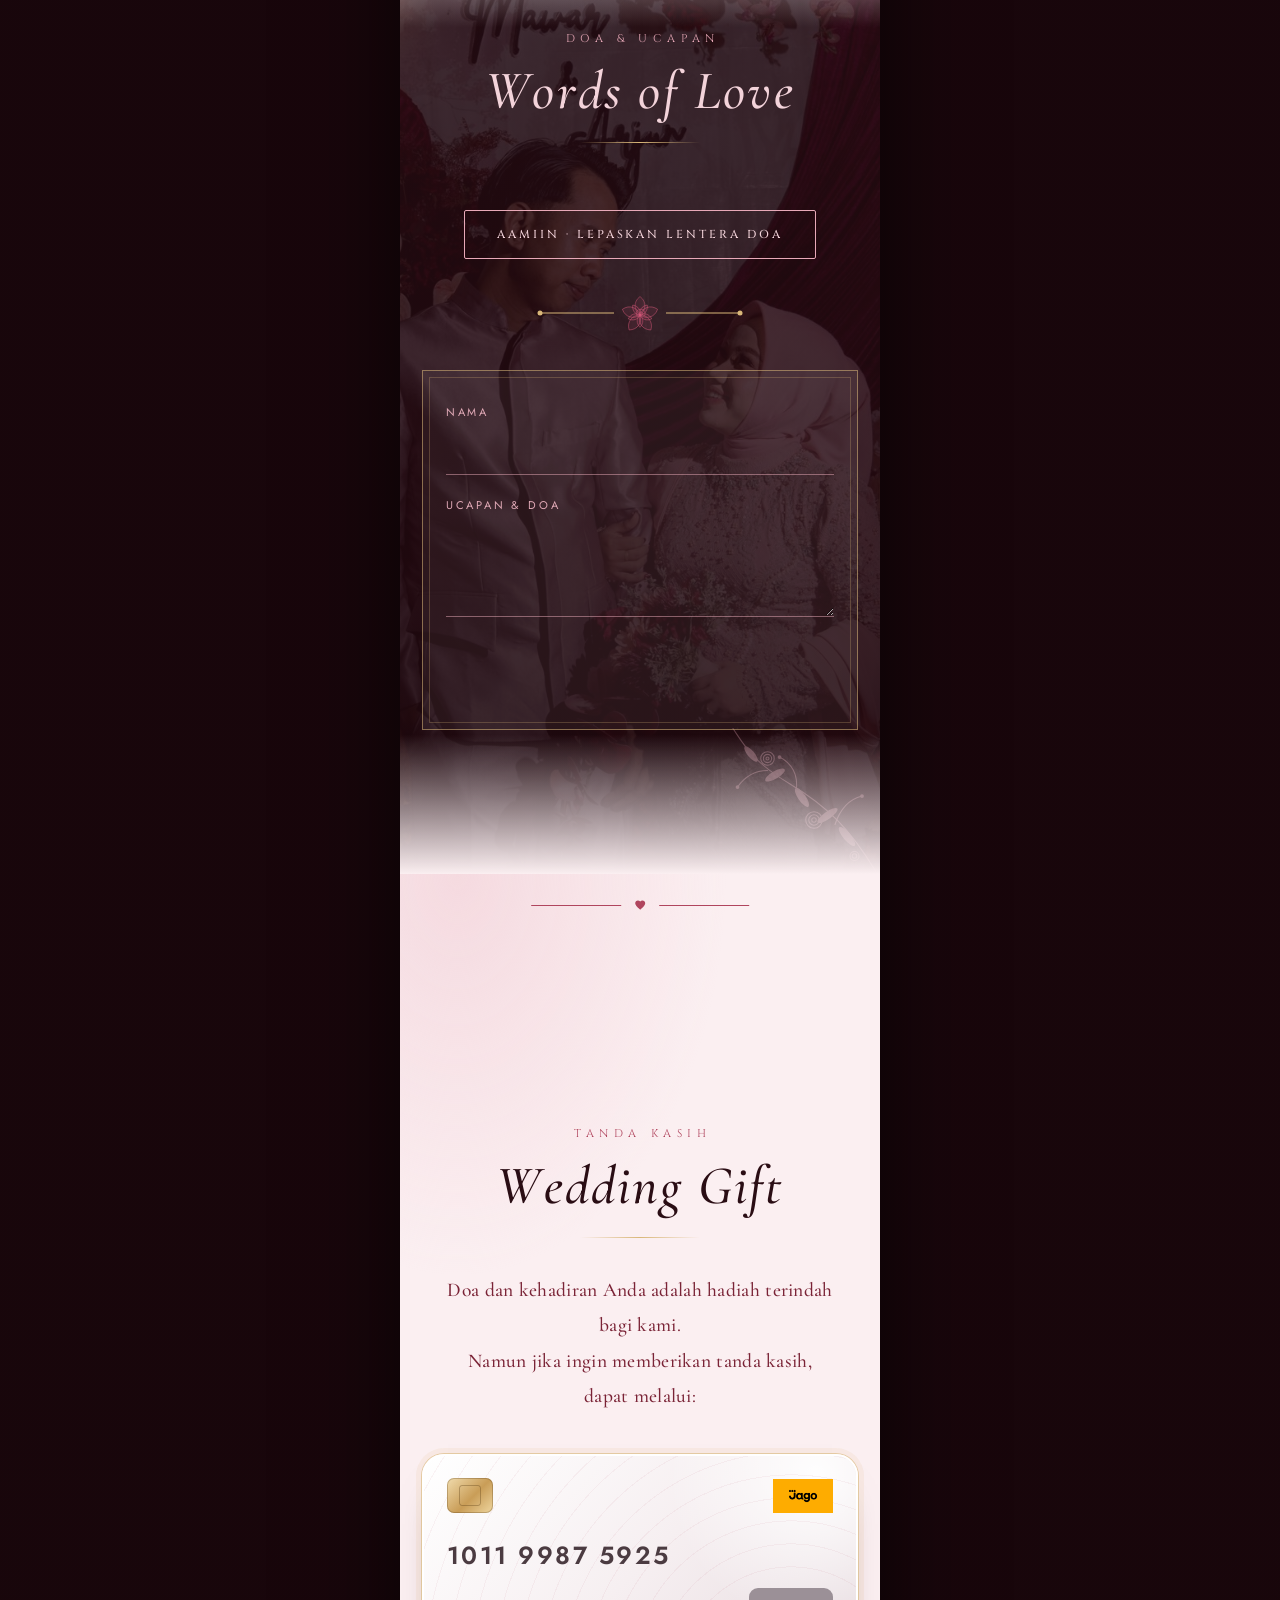
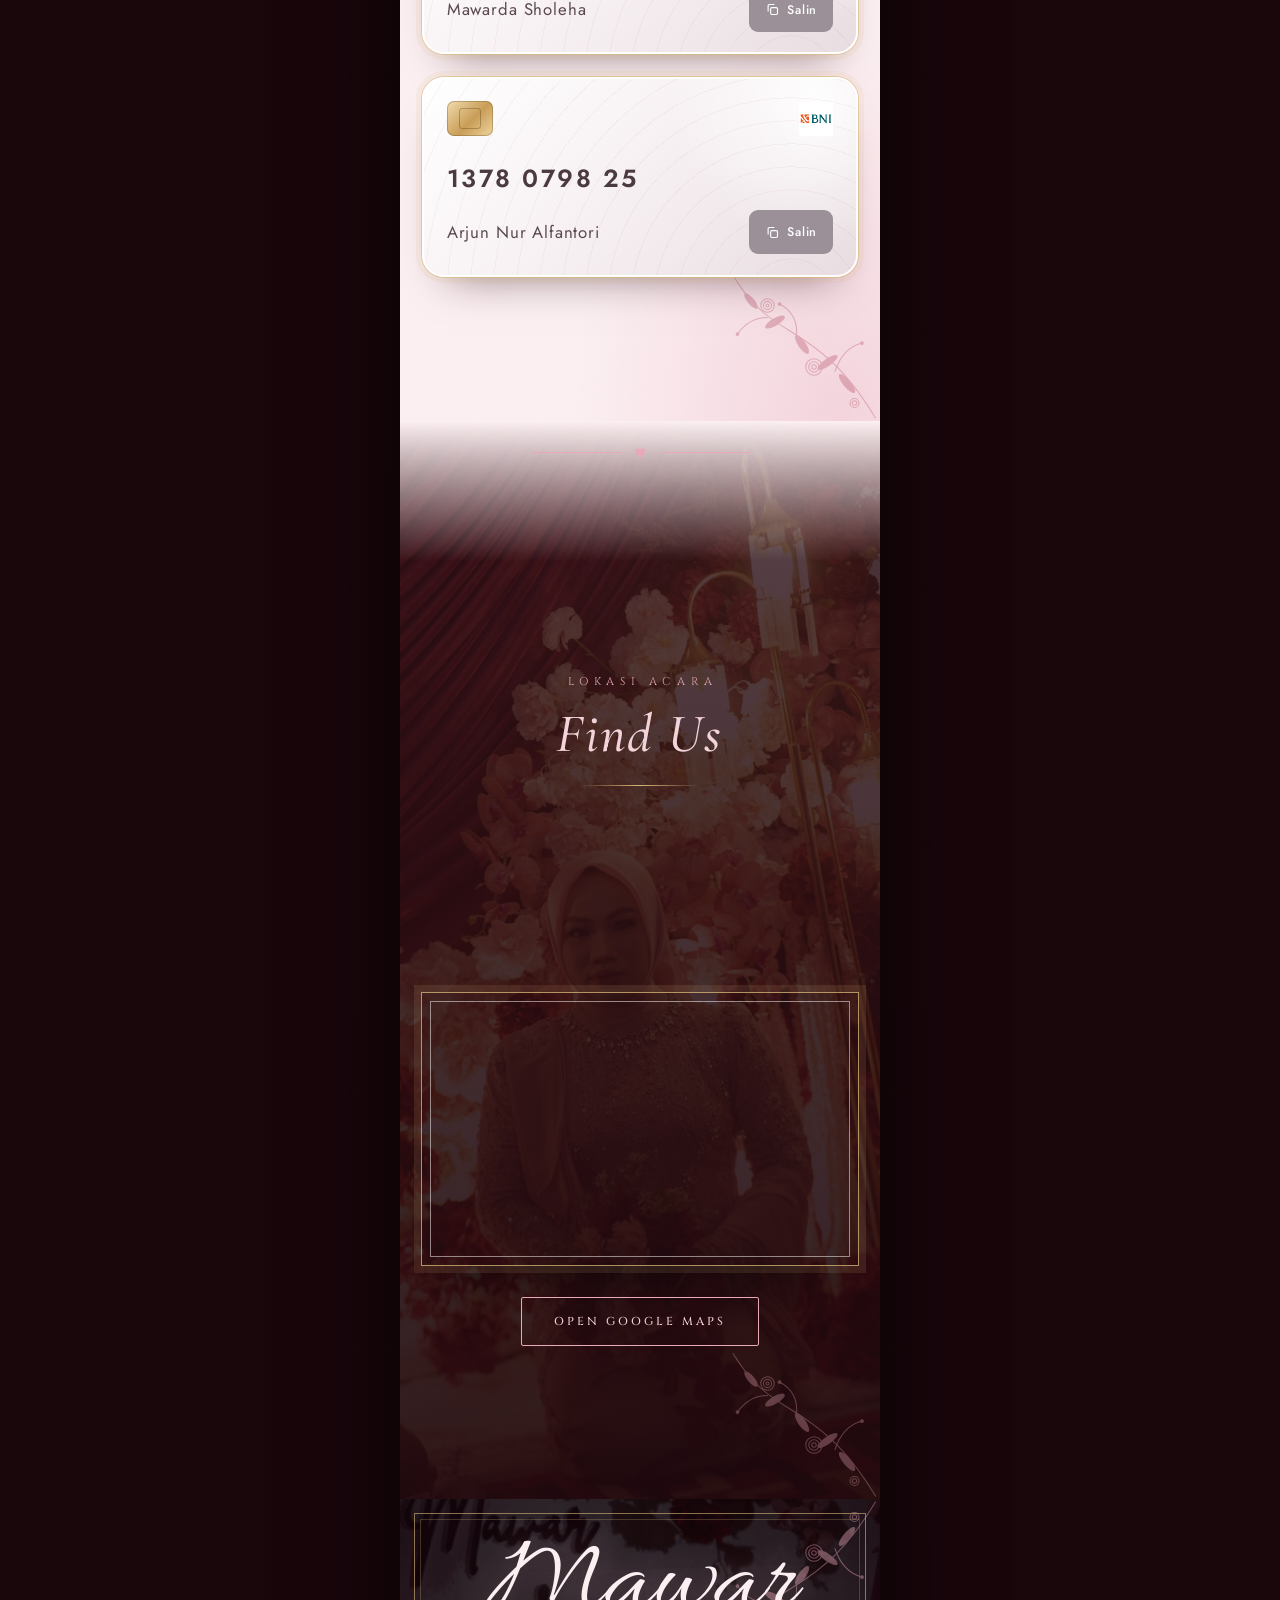
==== commit a22067f3: "Add files via upload" ====
--- a/index.html
+++ b/index.html
@@ -10,7 +10,12 @@
 <meta property="og:locale" content="id_ID">
 <meta property="og:title" content="The Wedding of Mawar &amp; Arjun — 7 November 2026">
 <meta property="og:description" content="Dengan memohon rahmat dan ridho Allah SWT, kami mengundang Anda di hari pernikahan kami.">
-<!-- Setelah di-hosting, tambahkan: <meta property="og:image" content="https://DOMAIN-ANDA/images/01.jpg"> -->
+<meta property="og:image" content="https://weddingmawararjun.my.id/images/og-image.jpg">
+<meta property="og:image:width" content="1200">
+<meta property="og:image:height" content="630">
+<meta property="og:image:type" content="image/jpeg">
+<meta name="twitter:card" content="summary_large_image">
+<meta property="og:url" content="https://weddingmawararjun.my.id/">
 <link rel="preconnect" href="https://fonts.googleapis.com">
 <link rel="preconnect" href="https://fonts.gstatic.com" crossorigin>
 <link href="https://fonts.googleapis.com/css2?family=Cormorant+Garamond:ital,wght@0,400;0,500;0,600;0,700;1,400;1,500;1,600&family=Jost:wght@300;400;500&family=Cinzel:wght@400;500;600&family=Allura&family=Amiri:wght@400;700&display=swap" rel="stylesheet">
@@ -18,6 +23,7 @@
 <link rel="stylesheet" href="luxe.css">
 <link rel="stylesheet" href="romance.css">
 <link rel="stylesheet" href="polish.css">
+<link rel="stylesheet" href="fx.css">
 </head>
 <body class="locked">
 <div class="progress" id="progress"></div>
@@ -60,14 +66,7 @@
     <p class="arrived" id="arrived" hidden>HARI BAHAGIA TELAH TIBA</p>
     <p class="hero-guest rv" id="heroGuest" style="--d:1s" hidden>Kepada Yth.<b id="heroGuestName"></b></p>
   </div>
-  <a class="scroll" href="#ayat" aria-label="Scroll ke bawah"><span>SCROLL TO DISCOVER</span><i></i></a>
-</section>
-
-<!-- AYAT -->
-<section class="sec center" id="ayat">
-  <p class="ar rv">وَمِنْ آيَاتِهِ أَنْ خَلَقَ لَكُمْ مِنْ أَنْفُسِكُمْ أَزْوَاجًا لِتَسْكُنُوا إِلَيْهَا وَجَعَلَ بَيْنَكُمْ مَوَدَّةً وَرَحْمَةً ۚ إِنَّ فِي ذَٰلِكَ لَآيَاتٍ لِقَوْمٍ يَتَفَكَّرُونَ</p>
-  <p class="serif-q rv">“Dan di antara tanda-tanda kekuasaan-Nya ialah Dia menciptakan untukmu pasangan-pasangan dari jenismu sendiri, agar kamu cenderung dan merasa tenteram kepadanya, dan Dia menjadikan di antaramu rasa kasih dan sayang. Sungguh, pada yang demikian itu benar-benar terdapat tanda-tanda (kebesaran Allah) bagi kaum yang berpikir.”</p>
-  <p class="small gold rv" style="--d:.3s">QS. AR-RUM: 21</p>
+  <a class="scroll" href="#intro" aria-label="Scroll ke bawah"><span>SCROLL TO DISCOVER</span><i></i></a>
 </section>
 
 <!-- INTRO -->
@@ -235,7 +234,7 @@
 </div>
 <button class="autoscroll" id="autoBtn" hidden aria-label="Gulir otomatis" aria-pressed="false"><span>▼</span></button>
 <nav class="dock" id="dock" hidden aria-label="Navigasi undangan">
-  <a href="#hero" data-t="hero ayat" aria-label="Beranda"><svg viewBox="0 0 24 24" aria-hidden="true"><path d="M3 11l9-8 9 8"/><path d="M5 10v10h14V10"/><path d="M10 20v-6h4v6"/></svg></a>
+  <a href="#hero" data-t="hero" aria-label="Beranda"><svg viewBox="0 0 24 24" aria-hidden="true"><path d="M3 11l9-8 9 8"/><path d="M5 10v10h14V10"/><path d="M10 20v-6h4v6"/></svg></a>
   <a href="#couple" data-t="couple intro story" aria-label="Mempelai"><svg viewBox="0 0 24 24" aria-hidden="true"><path d="M20.8 4.6a5.5 5.5 0 0 0-7.8 0L12 5.7l-1-1.1a5.5 5.5 0 0 0-7.8 7.8l1 1.1L12 21.2l7.8-7.7 1-1.1a5.5 5.5 0 0 0 0-7.8z"/></svg></a>
   <a href="#day" data-t="day save" aria-label="Acara"><svg viewBox="0 0 24 24" aria-hidden="true"><rect x="3" y="5" width="18" height="16" rx="2"/><path d="M3 10h18M8 3v4M16 3v4"/></svg></a>
   <a href="#gallery" data-t="gallery cine" aria-label="Galeri"><svg viewBox="0 0 24 24" aria-hidden="true"><rect x="3" y="4" width="18" height="16" rx="2"/><circle cx="9" cy="10" r="1.6"/><path d="M21 16l-5-5-9 9"/></svg></a>
@@ -256,5 +255,6 @@
 <script src="luxe.js"></script>
 <script src="romance.js"></script>
 <script src="polish.js"></script>
+<script src="fx.js"></script>
 </body>
 </html>
--- a/fx.css
+++ b/fx.css
@@ -0,0 +1,47 @@
+/* fx.css — variasi transisi teks (dimuat PALING AKHIR, setelah polish.css) */
+
+/* ===== Efek masuk baru untuk elemen .rv (dipasang lewat data-fx di fx.js) ===== */
+.rv[data-fx=focus]{filter:blur(16px);transform:scale(1.22)}
+.rv[data-fx=drop]{transform:translateY(-44px) scale(.98)}
+.rv[data-fx=skew]{transform:translateX(-34px) skewX(-14deg);filter:blur(6px)}
+.rv[data-fx=spread]{
+  letter-spacing:calc(var(--ls,0px) + .45em);white-space:nowrap;
+  transition-property:opacity,transform,filter,letter-spacing;transition-duration:2s,2s,1.6s,2.4s}
+.rv[data-fx=curtain]{
+  clip-path:inset(0 50% 0 50%);transform:none;
+  transition-property:opacity,transform,filter,clip-path;transition-duration:1.4s,2s,1.6s,1.8s}
+
+.rv.in[data-fx=focus],.rv.in[data-fx=drop],.rv.in[data-fx=skew]{transform:none;filter:blur(0)}
+.rv.in[data-fx=spread]{letter-spacing:var(--ls,0px);transform:none;filter:blur(0)}
+.rv.in[data-fx=curtain]{clip-path:inset(-20px);filter:blur(0)}
+
+/* ===== Kata demi kata: arah & gaya masuk berbeda per kutipan (data-tx) ===== */
+[data-tx] .w{transition-timing-function:var(--e2,cubic-bezier(.22,1,.36,1))}
+[data-tx=focus] .w{filter:blur(12px);transform:scale(1.35)}
+[data-tx=slideL] .w{filter:blur(3px);transform:translateX(-32px)}
+[data-tx=slideR] .w{filter:blur(3px);transform:translateX(32px)}
+[data-tx=drop] .w{filter:blur(3px);transform:translateY(-26px)}
+[data-tx=zoom] .w{filter:blur(6px);transform:scale(.3)}
+[data-tx=flip]{perspective:600px}
+[data-tx=flip] .w{filter:blur(2px);transform:rotateX(-85deg);transform-origin:50% 100%}
+[data-tx].in .w{opacity:1;filter:blur(0);transform:none}
+
+/* ===== Tidak ada gerak bila pengguna memilih "kurangi animasi" ===== */
+@media(prefers-reduced-motion:reduce){
+  .rv[data-fx=focus],.rv[data-fx=drop],.rv[data-fx=skew]{transform:none;filter:none}
+  .rv[data-fx=spread]{letter-spacing:var(--ls,0px)}
+  .rv[data-fx=curtain]{clip-path:none}
+  [data-tx] .w{opacity:1;filter:none;transform:none}
+}
+/* HP spek rendah: tanpa blur berat */
+.lite .rv[data-fx=focus],.lite .rv[data-fx=skew]{filter:none!important}
+.lite [data-tx] .w{filter:none!important}
+
+/* ===== Rapikan di HP kecil ===== */
+@media(max-width:480px){
+  #cine .serif-q br{display:none}
+  #cine .serif-q{text-wrap:balance}
+}
+@media(max-width:380px){
+  .btn.ghost,#rsvpForm .btn{letter-spacing:.12em;padding-left:.9rem;padding-right:.9rem;font-size:.78rem}
+}
